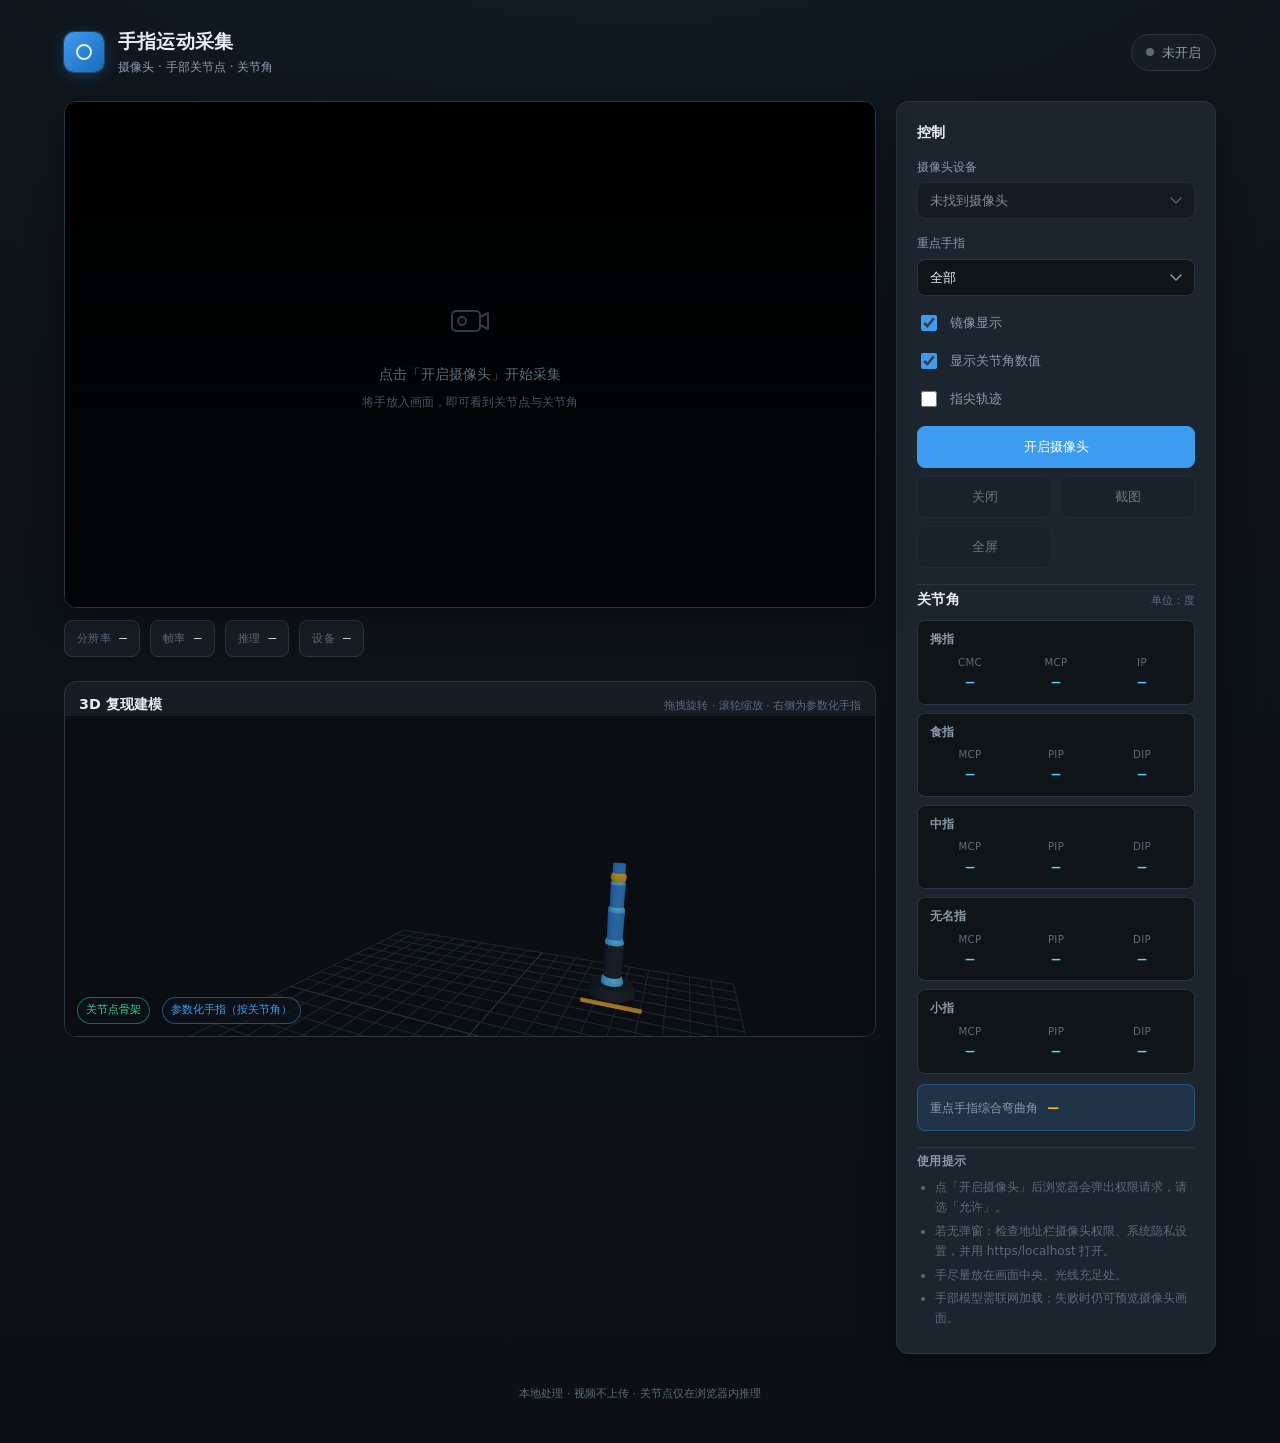
==== index.html @ b3cb68da "feat: finger motion capture and 3D replay prototype" ====
<!DOCTYPE html>
<html lang="zh-CN">
<head>
  <meta charset="UTF-8" />
  <meta name="viewport" content="width=device-width, initial-scale=1.0" />
  <title>手指运动采集 · 视觉关节点</title>
  <link rel="stylesheet" href="styles.css" />
</head>
<body>
  <div class="app">
    <header class="header">
      <div class="brand">
        <div class="brand-mark" aria-hidden="true"></div>
        <div>
          <h1>手指运动采集</h1>
          <p class="sub">摄像头 · 手部关节点 · 关节角</p>
        </div>
      </div>
      <div class="status" id="status" data-state="idle">
        <span class="dot"></span>
        <span id="statusText">未开启</span>
      </div>
    </header>

    <main class="main">
      <section class="stage">
        <div class="viewport" id="viewport">
          <video id="video" playsinline autoplay muted></video>
          <canvas id="overlay"></canvas>
          <div class="placeholder" id="placeholder">
            <div class="placeholder-icon" aria-hidden="true">
              <svg width="48" height="48" viewBox="0 0 48 48" fill="none">
                <rect x="6" y="14" width="28" height="20" rx="4" stroke="currentColor" stroke-width="2"/>
                <path d="M34 20l8-4v16l-8-4V20z" stroke="currentColor" stroke-width="2" stroke-linejoin="round"/>
                <circle cx="16" cy="24" r="4" stroke="currentColor" stroke-width="2"/>
              </svg>
            </div>
            <p>点击「开启摄像头」开始采集</p>
            <p class="hint">将手放入画面，即可看到关节点与关节角</p>
          </div>
          <div class="badge" id="handBadge" hidden>已检测到手</div>
        </div>

        <div class="meta">
          <div class="meta-item">
            <span class="label">分辨率</span>
            <span class="value" id="resolution">—</span>
          </div>
          <div class="meta-item">
            <span class="label">帧率</span>
            <span class="value" id="fps">—</span>
          </div>
          <div class="meta-item">
            <span class="label">推理</span>
            <span class="value" id="inferMs">—</span>
          </div>
          <div class="meta-item">
            <span class="label">设备</span>
            <span class="value device-name" id="deviceName">—</span>
          </div>
        </div>

        <section class="replay-block">
          <div class="replay-head">
            <h2>3D 复现建模</h2>
            <span class="replay-hint">拖拽旋转 · 滚轮缩放 · 右侧为参数化手指</span>
          </div>
          <div class="replay-wrap">
            <canvas id="replayCanvas"></canvas>
            <div class="replay-legend">
              <span class="lg lm">关节点骨架</span>
              <span class="lg finger">参数化手指（按关节角）</span>
            </div>
          </div>
        </section>
      </section>

      <aside class="panel">
        <h2>控制</h2>

        <label class="field">
          <span class="label">摄像头设备</span>
          <select id="deviceSelect" disabled>
            <option value="">开启后可选择</option>
          </select>
        </label>

        <label class="field">
          <span class="label">重点手指</span>
          <select id="fingerSelect">
            <option value="1">食指</option>
            <option value="2">中指</option>
            <option value="3">无名指</option>
            <option value="4">小指</option>
            <option value="0">拇指</option>
            <option value="-1" selected>全部</option>
          </select>
        </label>

        <label class="field checkbox">
          <input type="checkbox" id="mirror" checked />
          <span>镜像显示</span>
        </label>

        <label class="field checkbox">
          <input type="checkbox" id="showAngles" checked />
          <span>显示关节角数值</span>
        </label>

        <label class="field checkbox">
          <input type="checkbox" id="showTrail" />
          <span>指尖轨迹</span>
        </label>

        <div class="actions">
          <button id="btnStart" class="btn primary">开启摄像头</button>
          <button id="btnStop" class="btn" disabled>关闭</button>
          <button id="btnSnapshot" class="btn" disabled>截图</button>
          <button id="btnFullscreen" class="btn" disabled>全屏</button>
        </div>

        <section class="angles" id="anglesPanel">
          <div class="angles-head">
            <h2>关节角</h2>
            <span class="angles-hint">单位：度</span>
          </div>
          <div class="angle-grid" id="angleGrid">
            <div class="angle-card" data-finger="thumb">
              <div class="angle-name">拇指</div>
              <div class="angle-rows" data-for="thumb">
                <div class="row"><span>CMC</span><b id="thumb-cmc">—</b></div>
                <div class="row"><span>MCP</span><b id="thumb-mcp">—</b></div>
                <div class="row"><span>IP</span><b id="thumb-ip">—</b></div>
              </div>
            </div>
            <div class="angle-card" data-finger="index">
              <div class="angle-name">食指</div>
              <div class="angle-rows" data-for="index">
                <div class="row"><span>MCP</span><b id="index-mcp">—</b></div>
                <div class="row"><span>PIP</span><b id="index-pip">—</b></div>
                <div class="row"><span>DIP</span><b id="index-dip">—</b></div>
              </div>
            </div>
            <div class="angle-card" data-finger="middle">
              <div class="angle-name">中指</div>
              <div class="angle-rows" data-for="middle">
                <div class="row"><span>MCP</span><b id="middle-mcp">—</b></div>
                <div class="row"><span>PIP</span><b id="middle-pip">—</b></div>
                <div class="row"><span>DIP</span><b id="middle-dip">—</b></div>
              </div>
            </div>
            <div class="angle-card" data-finger="ring">
              <div class="angle-name">无名指</div>
              <div class="angle-rows" data-for="ring">
                <div class="row"><span>MCP</span><b id="ring-mcp">—</b></div>
                <div class="row"><span>PIP</span><b id="ring-pip">—</b></div>
                <div class="row"><span>DIP</span><b id="ring-dip">—</b></div>
              </div>
            </div>
            <div class="angle-card" data-finger="pinky">
              <div class="angle-name">小指</div>
              <div class="angle-rows" data-for="pinky">
                <div class="row"><span>MCP</span><b id="pinky-mcp">—</b></div>
                <div class="row"><span>PIP</span><b id="pinky-pip">—</b></div>
                <div class="row"><span>DIP</span><b id="pinky-dip">—</b></div>
              </div>
            </div>
          </div>
          <div class="selected-angle" id="selectedAngle">
            重点手指综合弯曲角 <b id="focusAngle">—</b>
          </div>
        </section>

        <div class="tips">
          <h3>使用提示</h3>
          <ul>
            <li>点「开启摄像头」后浏览器会弹出权限请求，请选「允许」。</li>
            <li>若无弹窗：检查地址栏摄像头权限、系统隐私设置，并用 https/localhost 打开。</li>
            <li>手尽量放在画面中央、光线充足处。</li>
            <li>手部模型需联网加载；失败时仍可预览摄像头画面。</li>
          </ul>
        </div>

        <div class="error-box" id="errorBox" hidden>
          <strong>出错了</strong>
          <p id="errorText"></p>
        </div>
      </aside>
    </main>

    <footer class="footer">
      <span>本地处理 · 视频不上传 · 关节点仅在浏览器内推理</span>
    </footer>
  </div>

  <script src="app.js"></script>
  <script type="module" src="replay3d.js"></script>
  <script>
    // 最小兜底：主脚本异常时仍可申请摄像头
    (function () {
      document.addEventListener("click", function (e) {
        var t = e.target;
        if (!t || !t.id || t.id !== "btnStart") return;
        if (window.__mcStart) return; // 已由 app.js 处理
        console.warn("[mc] fallback start");
        if (!navigator.mediaDevices || !navigator.mediaDevices.getUserMedia) {
          alert("当前环境不支持摄像头 API，请用 https/localhost + Chrome/Edge");
          return;
        }
        navigator.mediaDevices.getUserMedia({ video: true }).then(function (s) {
          var v = document.getElementById("video");
          if (v) {
            v.srcObject = s;
            v.play();
          }
          var ph = document.getElementById("placeholder");
          if (ph) ph.classList.add("hidden");
          var st = document.getElementById("status");
          if (st) {
            st.dataset.state = "live";
            document.getElementById("statusText").textContent = "采集中（兜底模式）";
          }
        }).catch(function (err) {
          alert("摄像头打开失败：" + err.name + " " + err.message);
        });
      }, true);
    })();
  </script>
</body>
</html>
---- styles.css ----
:root {
  --bg: #0f1419;
  --bg-elevated: #171d24;
  --bg-panel: #1c242e;
  --border: #2a3542;
  --text: #e8eef5;
  --text-muted: #8b9bab;
  --text-dim: #5c6b7a;
  --accent: #3d9cf0;
  --accent-hover: #5aaff5;
  --accent-soft: rgba(61, 156, 240, 0.14);
  --success: #3ecf8e;
  --warning: #f0b429;
  --danger: #f07178;
  --joint: #5ad1ff;
  --bone: #3ecf8e;
  --focus: #f0b429;
  --radius: 12px;
  --radius-sm: 8px;
  --shadow: 0 8px 32px rgba(0, 0, 0, 0.35);
  --font: "Segoe UI", "PingFang SC", "Microsoft YaHei", system-ui, sans-serif;
  --mono: "Cascadia Code", "Consolas", "SF Mono", ui-monospace, monospace;
}

*,
*::before,
*::after {
  box-sizing: border-box;
}

html,
body {
  margin: 0;
  min-height: 100%;
  background: var(--bg);
  color: var(--text);
  font-family: var(--font);
  font-size: 15px;
  line-height: 1.5;
}

body {
  background-image:
    radial-gradient(ellipse 80% 50% at 50% -20%, rgba(61, 156, 240, 0.08), transparent),
    linear-gradient(180deg, var(--bg) 0%, #0c1014 100%);
}

.app {
  max-width: 1200px;
  margin: 0 auto;
  padding: 28px 24px 40px;
  min-height: 100vh;
  display: flex;
  flex-direction: column;
  gap: 24px;
}

.header {
  display: flex;
  align-items: center;
  justify-content: space-between;
  gap: 16px;
}

.brand {
  display: flex;
  align-items: center;
  gap: 14px;
}

.brand-mark {
  width: 40px;
  height: 40px;
  border-radius: 10px;
  background: linear-gradient(135deg, var(--accent) 0%, #1a6bb8 100%);
  box-shadow: 0 0 0 1px rgba(61, 156, 240, 0.3), 0 4px 16px rgba(61, 156, 240, 0.25);
  position: relative;
}

.brand-mark::after {
  content: "";
  position: absolute;
  inset: 12px;
  border: 2px solid rgba(255, 255, 255, 0.85);
  border-radius: 50%;
}

h1 {
  margin: 0;
  font-size: 1.25rem;
  font-weight: 650;
  letter-spacing: 0.01em;
}

.sub {
  margin: 2px 0 0;
  color: var(--text-muted);
  font-size: 0.82rem;
}

.status {
  display: inline-flex;
  align-items: center;
  gap: 8px;
  padding: 8px 14px;
  border-radius: 999px;
  background: var(--bg-elevated);
  border: 1px solid var(--border);
  font-size: 0.85rem;
  color: var(--text-muted);
}

.status .dot {
  width: 8px;
  height: 8px;
  border-radius: 50%;
  background: var(--text-dim);
  transition: background 0.2s, box-shadow 0.2s;
}

.status[data-state="live"] .dot {
  background: var(--success);
  box-shadow: 0 0 0 3px rgba(62, 207, 142, 0.2);
  animation: pulse 1.6s ease-in-out infinite;
}

.status[data-state="loading"] .dot {
  background: var(--warning);
  box-shadow: 0 0 0 3px rgba(240, 180, 41, 0.2);
}

.status[data-state="error"] .dot {
  background: var(--danger);
}

.status[data-state="live"] {
  color: var(--success);
  border-color: rgba(62, 207, 142, 0.35);
}

@keyframes pulse {
  0%, 100% { opacity: 1; }
  50% { opacity: 0.45; }
}

.main {
  display: grid;
  grid-template-columns: 1fr 320px;
  gap: 20px;
  align-items: start;
}

@media (max-width: 920px) {
  .main {
    grid-template-columns: 1fr;
  }
}

.stage {
  display: flex;
  flex-direction: column;
  gap: 12px;
}

.viewport {
  position: relative;
  aspect-ratio: 16 / 10;
  background: #0a0e12;
  border: 1px solid var(--border);
  border-radius: var(--radius);
  overflow: hidden;
  box-shadow: var(--shadow);
}

#video,
#overlay {
  position: absolute;
  inset: 0;
  width: 100%;
  height: 100%;
  object-fit: cover;
  display: block;
}

#video {
  background: #000;
  z-index: 0;
}

#overlay {
  z-index: 1;
  pointer-events: none;
}

#video.mirrored {
  transform: scaleX(-1);
}

#overlay.mirrored {
  transform: scaleX(-1);
}

.placeholder {
  position: absolute;
  inset: 0;
  z-index: 2;
  display: flex;
  flex-direction: column;
  align-items: center;
  justify-content: center;
  gap: 8px;
  color: var(--text-dim);
  background:
    linear-gradient(180deg, transparent 0%, rgba(61, 156, 240, 0.03) 100%),
    repeating-linear-gradient(
      0deg,
      transparent,
      transparent 23px,
      rgba(255, 255, 255, 0.02) 24px
    );
  pointer-events: none;
  transition: opacity 0.25s;
}

.placeholder.hidden {
  opacity: 0;
}

.placeholder p {
  margin: 0;
  font-size: 0.95rem;
}

.placeholder .hint {
  font-size: 0.8rem;
  color: var(--text-dim);
  opacity: 0.8;
}

.placeholder-icon {
  color: var(--text-dim);
  opacity: 0.55;
  margin-bottom: 4px;
}

.badge {
  position: absolute;
  z-index: 3;
  top: 12px;
  left: 12px;
  padding: 6px 10px;
  border-radius: 999px;
  background: rgba(62, 207, 142, 0.16);
  border: 1px solid rgba(62, 207, 142, 0.4);
  color: var(--success);
  font-size: 0.75rem;
  font-weight: 600;
  letter-spacing: 0.02em;
}

.meta {
  display: flex;
  flex-wrap: wrap;
  gap: 10px;
}

.meta-item {
  display: flex;
  align-items: baseline;
  gap: 8px;
  padding: 8px 12px;
  background: var(--bg-elevated);
  border: 1px solid var(--border);
  border-radius: var(--radius-sm);
  min-width: 0;
}

.meta-item .label {
  color: var(--text-dim);
  font-size: 0.75rem;
  text-transform: uppercase;
  letter-spacing: 0.04em;
  white-space: nowrap;
}

.meta-item .value {
  font-family: var(--mono);
  font-size: 0.85rem;
  color: var(--text);
}

.device-name {
  max-width: 180px;
  overflow: hidden;
  text-overflow: ellipsis;
  white-space: nowrap;
}

.panel {
  background: var(--bg-panel);
  border: 1px solid var(--border);
  border-radius: var(--radius);
  padding: 20px;
  display: flex;
  flex-direction: column;
  gap: 16px;
  box-shadow: var(--shadow);
}

.panel h2 {
  margin: 0;
  font-size: 0.95rem;
  font-weight: 600;
  letter-spacing: 0.02em;
  color: var(--text);
}

.field {
  display: flex;
  flex-direction: column;
  gap: 6px;
}

.field .label {
  font-size: 0.78rem;
  color: var(--text-muted);
}

.field select {
  appearance: none;
  background: var(--bg) url("data:image/svg+xml,%3Csvg xmlns='http://www.w3.org/2000/svg' width='12' height='8' viewBox='0 0 12 8'%3E%3Cpath d='M1 1l5 5 5-5' stroke='%238b9bab' stroke-width='1.5' fill='none' stroke-linecap='round'/%3E%3C/svg%3E") no-repeat right 12px center;
  color: var(--text);
  border: 1px solid var(--border);
  border-radius: var(--radius-sm);
  padding: 10px 36px 10px 12px;
  font-size: 0.88rem;
  cursor: pointer;
  transition: border-color 0.15s;
}

.field select:hover:not(:disabled),
.field select:focus {
  border-color: var(--accent);
  outline: none;
}

.field select:disabled {
  opacity: 0.5;
  cursor: not-allowed;
}

.field.checkbox {
  flex-direction: row;
  align-items: center;
  gap: 10px;
  font-size: 0.88rem;
  color: var(--text-muted);
  cursor: pointer;
  user-select: none;
}

.field.checkbox input {
  width: 16px;
  height: 16px;
  accent-color: var(--accent);
  cursor: pointer;
  flex-shrink: 0;
}

.actions {
  display: grid;
  grid-template-columns: 1fr 1fr;
  gap: 8px;
}

.btn {
  appearance: none;
  border: 1px solid var(--border);
  background: var(--bg-elevated);
  color: var(--text);
  font-family: inherit;
  font-size: 0.88rem;
  font-weight: 500;
  padding: 11px 14px;
  border-radius: var(--radius-sm);
  cursor: pointer;
  transition: background 0.15s, border-color 0.15s, transform 0.08s;
}

.btn:hover:not(:disabled) {
  border-color: var(--accent);
  background: var(--accent-soft);
}

.btn:active:not(:disabled) {
  transform: scale(0.98);
}

.btn:disabled {
  opacity: 0.4;
  cursor: not-allowed;
}

.btn.primary {
  background: var(--accent);
  border-color: var(--accent);
  color: #fff;
  grid-column: 1 / -1;
}

.btn.primary:hover:not(:disabled) {
  background: var(--accent-hover);
  border-color: var(--accent-hover);
}

.btn.primary:disabled {
  background: var(--border);
  border-color: var(--border);
}

/* Angles */
.angles {
  padding-top: 4px;
  border-top: 1px solid var(--border);
}

.angles-head {
  display: flex;
  align-items: baseline;
  justify-content: space-between;
  margin-bottom: 10px;
}

.angles-hint {
  font-size: 0.72rem;
  color: var(--text-dim);
}

.angle-grid {
  display: flex;
  flex-direction: column;
  gap: 8px;
}

.angle-card {
  background: var(--bg);
  border: 1px solid var(--border);
  border-radius: var(--radius-sm);
  padding: 10px 12px;
  transition: border-color 0.15s, background 0.15s;
}

.angle-card.focused {
  border-color: rgba(240, 180, 41, 0.55);
  background: rgba(240, 180, 41, 0.08);
}

.angle-name {
  font-size: 0.78rem;
  font-weight: 600;
  color: var(--text-muted);
  margin-bottom: 6px;
}

.angle-rows {
  display: grid;
  grid-template-columns: repeat(3, 1fr);
  gap: 6px;
}

.angle-rows .row {
  display: flex;
  flex-direction: column;
  gap: 2px;
  text-align: center;
}

.angle-rows .row span {
  font-size: 0.68rem;
  color: var(--text-dim);
  letter-spacing: 0.03em;
}

.angle-rows .row b {
  font-family: var(--mono);
  font-size: 0.95rem;
  font-weight: 600;
  color: var(--joint);
}

.selected-angle {
  margin-top: 10px;
  padding: 10px 12px;
  border-radius: var(--radius-sm);
  background: var(--accent-soft);
  border: 1px solid rgba(61, 156, 240, 0.3);
  color: var(--text-muted);
  font-size: 0.82rem;
}

.selected-angle b {
  color: var(--focus);
  font-family: var(--mono);
  font-size: 1.15rem;
  margin-left: 6px;
}

.tips {
  padding-top: 4px;
  border-top: 1px solid var(--border);
}

.tips h3 {
  margin: 0 0 8px;
  font-size: 0.8rem;
  font-weight: 600;
  color: var(--text-muted);
  letter-spacing: 0.03em;
}

.tips ul {
  margin: 0;
  padding-left: 18px;
  color: var(--text-dim);
  font-size: 0.8rem;
  line-height: 1.65;
}

.tips li {
  margin-bottom: 4px;
}

.error-box {
  padding: 12px 14px;
  border-radius: var(--radius-sm);
  background: rgba(240, 113, 120, 0.1);
  border: 1px solid rgba(240, 113, 120, 0.35);
  color: var(--danger);
  font-size: 0.82rem;
}

.error-box strong {
  display: block;
  margin-bottom: 4px;
  font-size: 0.85rem;
}

.error-box p {
  margin: 0;
  color: var(--text-muted);
  word-break: break-word;
}

.footer {
  margin-top: auto;
  padding-top: 8px;
  color: var(--text-dim);
  font-size: 0.75rem;
  text-align: center;
}

/* 3D replay */
.replay-block {
  margin-top: 12px;
  background: var(--bg-elevated);
  border: 1px solid var(--border);
  border-radius: var(--radius);
  overflow: hidden;
}

.replay-head {
  display: flex;
  align-items: baseline;
  justify-content: space-between;
  gap: 12px;
  padding: 12px 14px 0;
}

.replay-head h2 {
  margin: 0;
  font-size: 0.95rem;
  font-weight: 600;
}

.replay-hint {
  font-size: 0.72rem;
  color: var(--text-dim);
}

.replay-wrap {
  position: relative;
  height: 320px;
}

#replayCanvas {
  width: 100%;
  height: 100%;
  display: block;
  cursor: grab;
  background: #0a0e12;
}

#replayCanvas:active {
  cursor: grabbing;
}

.replay-legend {
  position: absolute;
  left: 12px;
  bottom: 12px;
  display: flex;
  gap: 12px;
  pointer-events: none;
}

.lg {
  font-size: 0.72rem;
  padding: 4px 8px;
  border-radius: 999px;
  background: rgba(15, 20, 25, 0.72);
  border: 1px solid var(--border);
  color: var(--text-muted);
}

.lg.lm {
  border-color: rgba(62, 207, 142, 0.45);
  color: var(--success);
}

.lg.finger {
  border-color: rgba(61, 156, 240, 0.45);
  color: var(--accent);
}
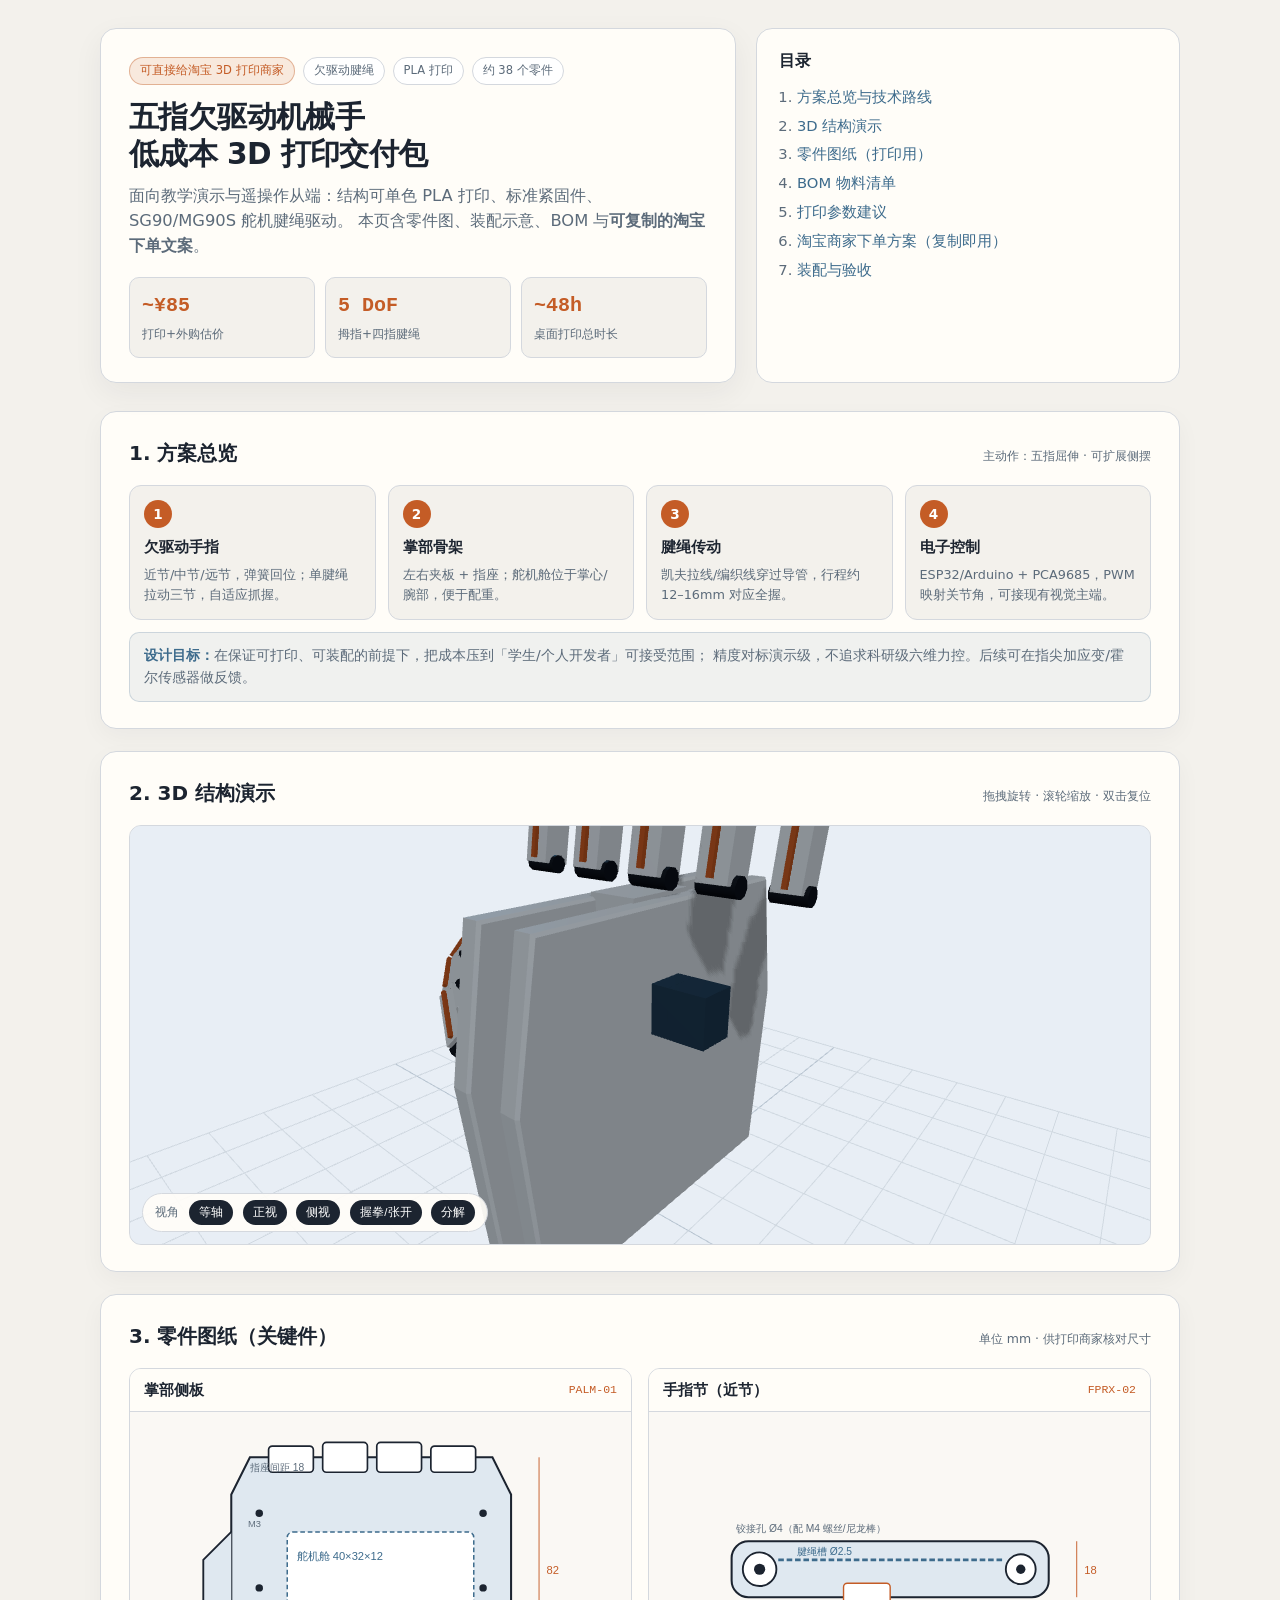
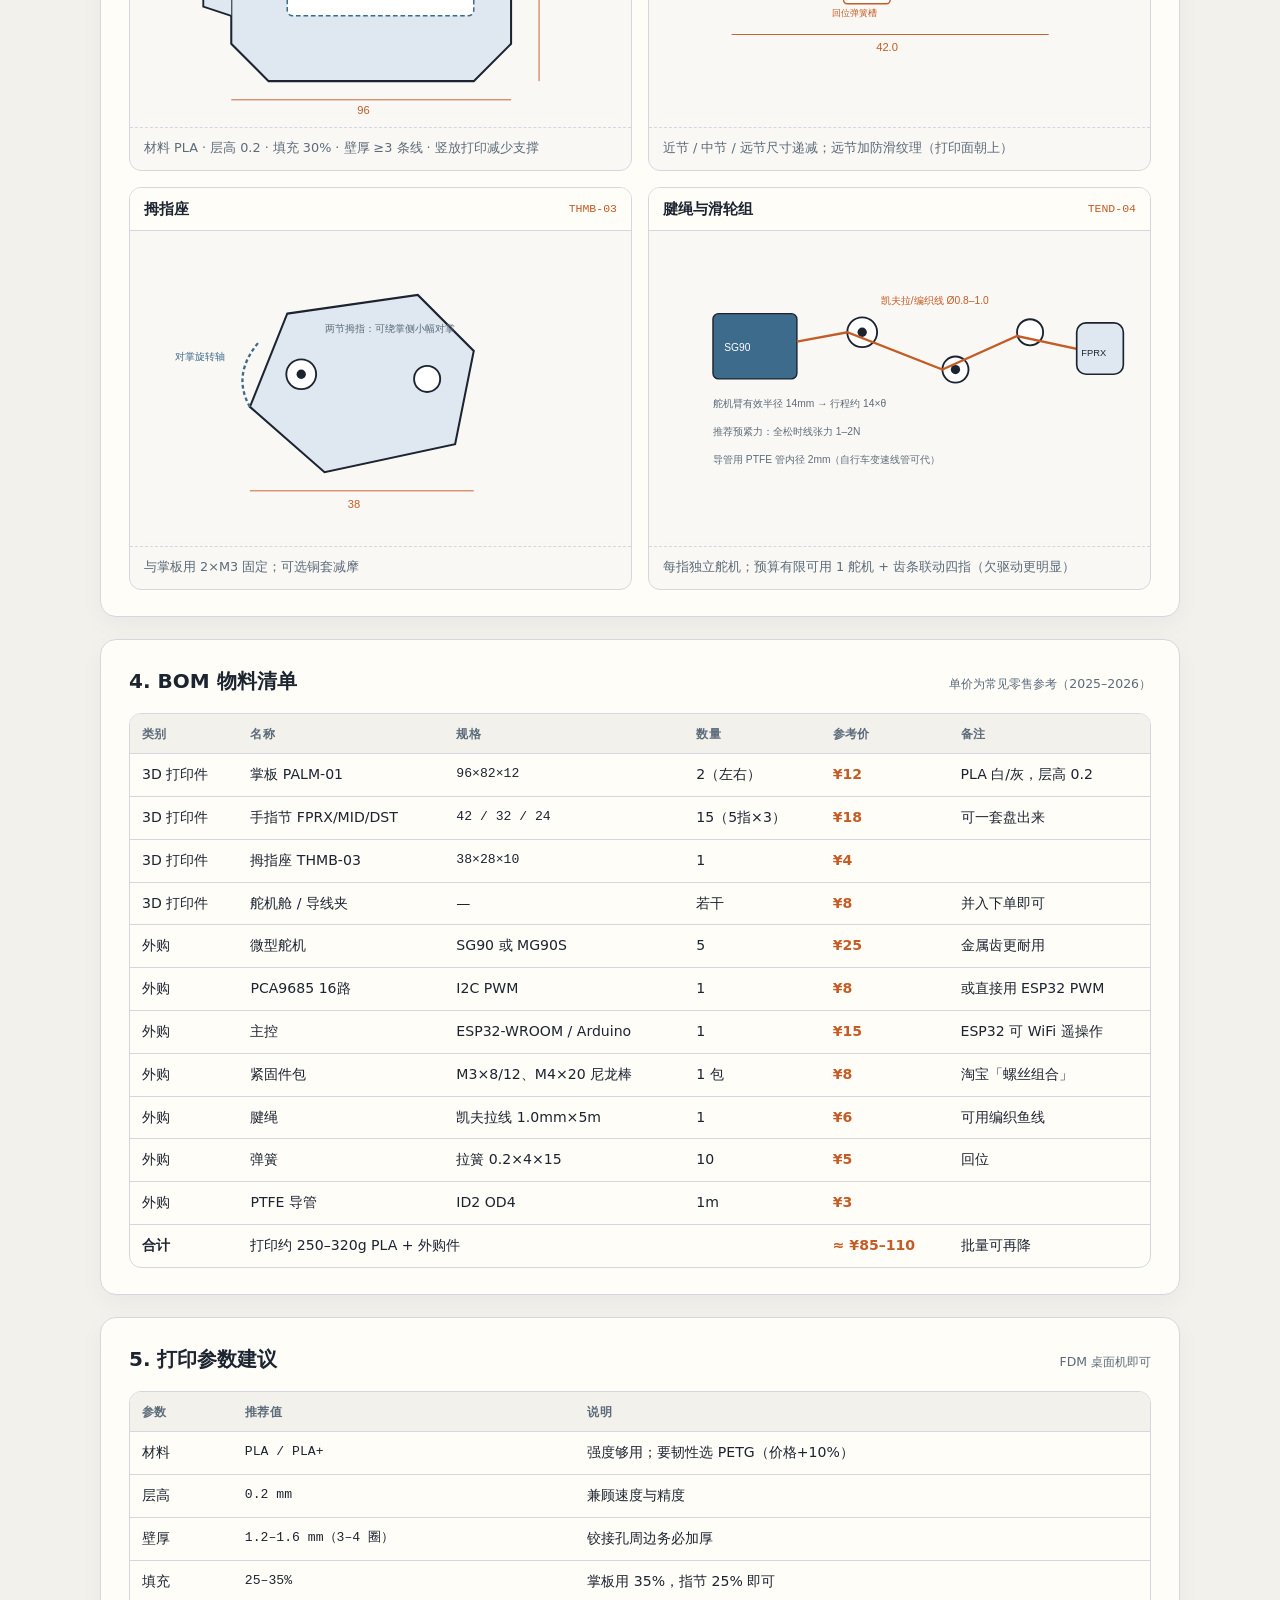
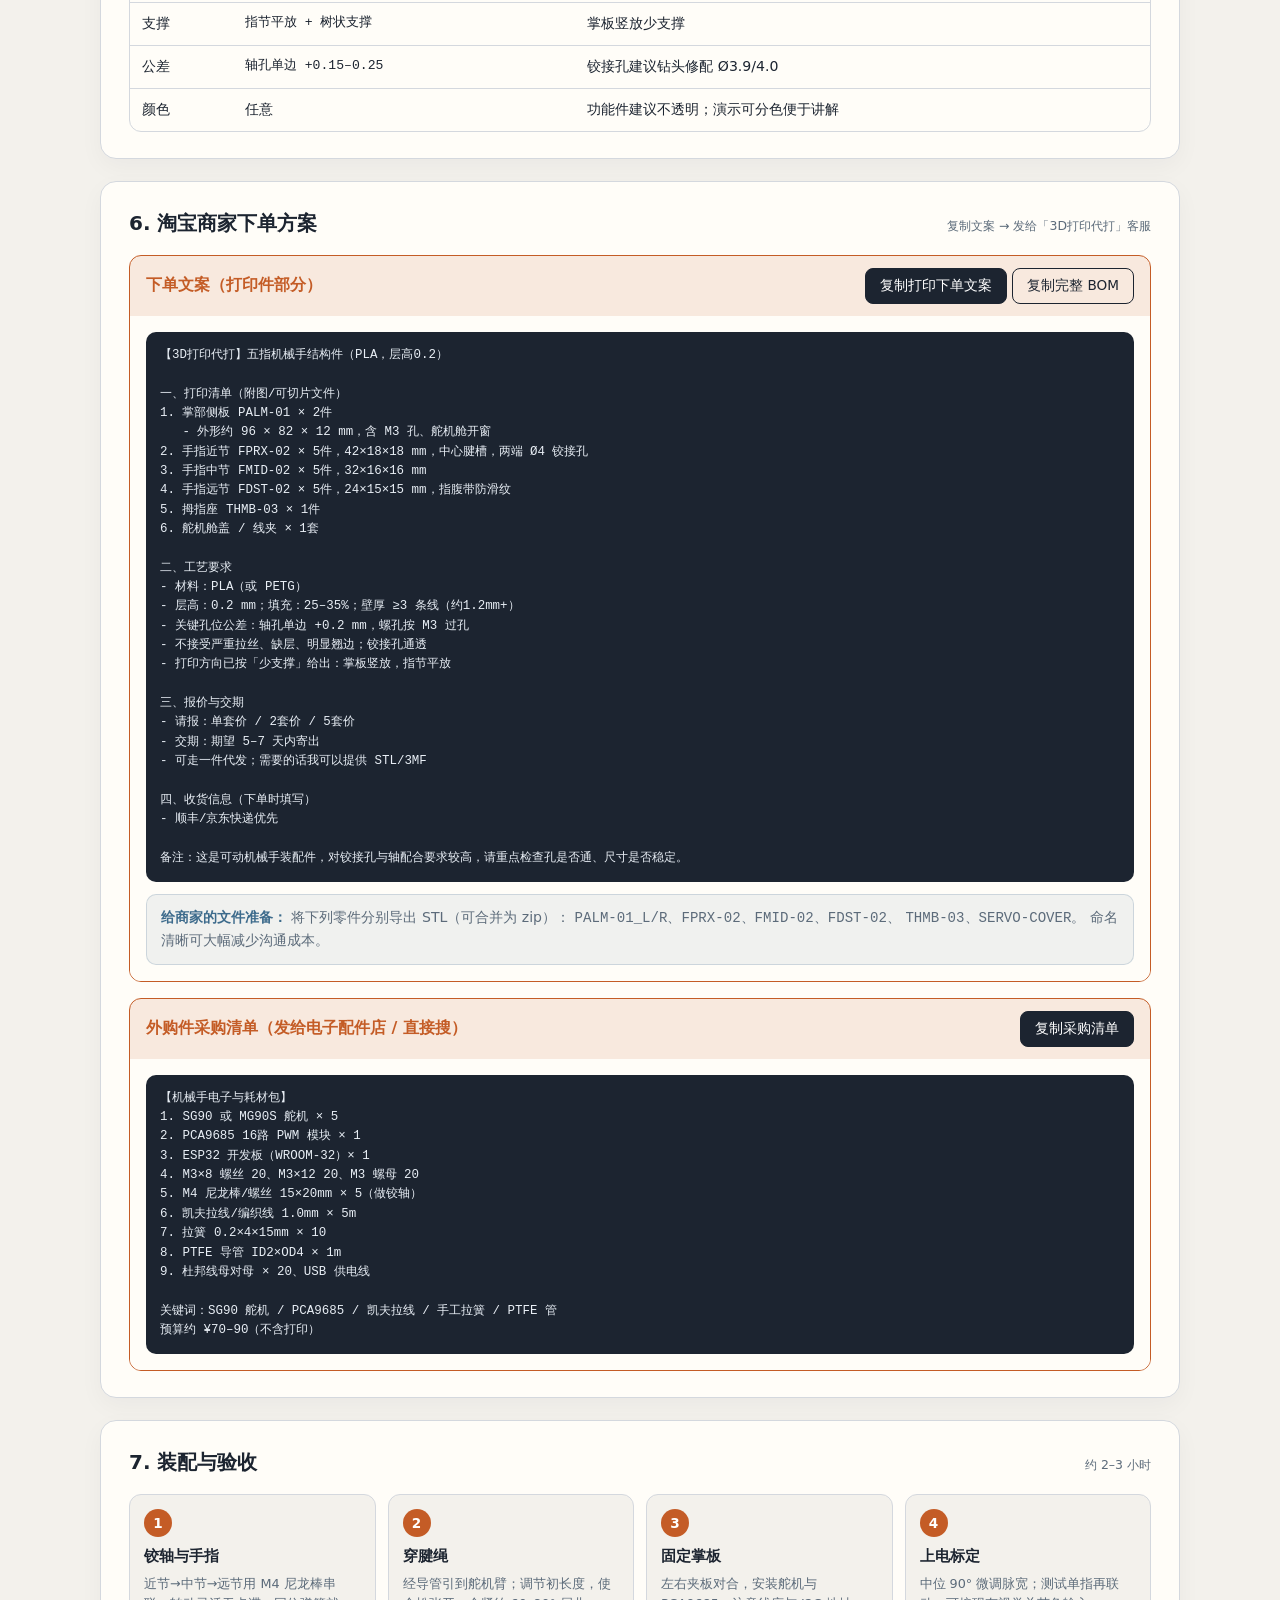
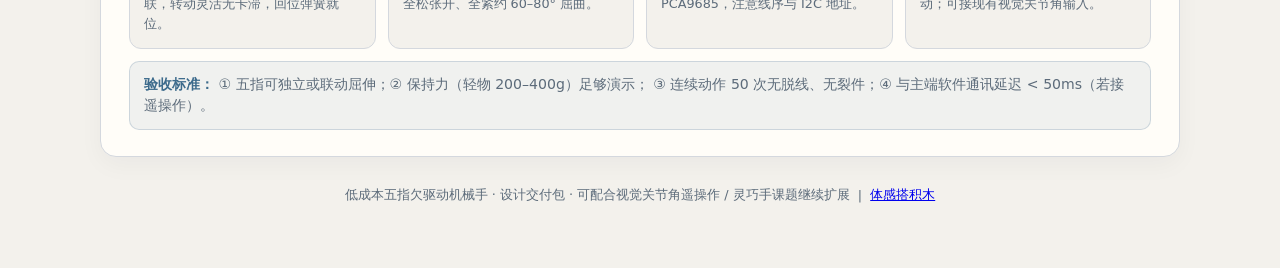
==== commit 1e8f7b91: "feat: add hardware design, MC mechanical hand, and vision-to-game bridge - 采集页重建为 capture.html，新增 MC" ====
--- a/index.html
+++ b/index.html
@@ -3,228 +3,529 @@
 <head>
   <meta charset="UTF-8" />
   <meta name="viewport" content="width=device-width, initial-scale=1.0" />
-  <title>手指运动采集 · 视觉关节点</title>
-  <link rel="stylesheet" href="styles.css" />
+  <title>低成本 3D 打印机械手 · 图纸与交付方案</title>
+  <link rel="stylesheet" href="hand-design.css" />
 </head>
 <body>
-  <div class="app">
-    <header class="header">
-      <div class="brand">
-        <div class="brand-mark" aria-hidden="true"></div>
-        <div>
-          <h1>手指运动采集</h1>
-          <p class="sub">摄像头 · 手部关节点 · 关节角</p>
-        </div>
-      </div>
-      <div class="status" id="status" data-state="idle">
-        <span class="dot"></span>
-        <span id="statusText">未开启</span>
-      </div>
+  <div class="page">
+    <!-- Hero -->
+    <header class="hero">
+      <div class="hero-card">
+        <div class="badge-row">
+          <span class="badge hot">可直接给淘宝 3D 打印商家</span>
+          <span class="badge">欠驱动腱绳</span>
+          <span class="badge">PLA 打印</span>
+          <span class="badge">约 38 个零件</span>
+        </div>
+        <h1>五指欠驱动机械手<br/>低成本 3D 打印交付包</h1>
+        <p class="lead">
+          面向教学演示与遥操作从端：结构可单色 PLA 打印、标准紧固件、SG90/MG90S 舵机腱绳驱动。
+          本页含零件图、装配示意、BOM 与<strong>可复制的淘宝下单文案</strong>。
+        </p>
+        <div class="stat-grid">
+          <div class="stat"><b>~¥85</b><span>打印+外购估价</span></div>
+          <div class="stat"><b>5 DoF</b><span>拇指+四指腱绳</span></div>
+          <div class="stat"><b>~48h</b><span>桌面打印总时长</span></div>
+        </div>
+      </div>
+      <nav class="toc">
+        <h2>目录</h2>
+        <ol>
+          <li><a href="#overview">方案总览与技术路线</a></li>
+          <li><a href="#viewer">3D 结构演示</a></li>
+          <li><a href="#drawings">零件图纸（打印用）</a></li>
+          <li><a href="#bom">BOM 物料清单</a></li>
+          <li><a href="#print">打印参数建议</a></li>
+          <li><a href="#taobao">淘宝商家下单方案（复制即用）</a></li>
+          <li><a href="#assembly">装配与验收</a></li>
+        </ol>
+      </nav>
     </header>
 
-    <main class="main">
-      <section class="stage">
-        <div class="viewport" id="viewport">
-          <video id="video" playsinline autoplay muted></video>
-          <canvas id="overlay"></canvas>
-          <div class="placeholder" id="placeholder">
-            <div class="placeholder-icon" aria-hidden="true">
-              <svg width="48" height="48" viewBox="0 0 48 48" fill="none">
-                <rect x="6" y="14" width="28" height="20" rx="4" stroke="currentColor" stroke-width="2"/>
-                <path d="M34 20l8-4v16l-8-4V20z" stroke="currentColor" stroke-width="2" stroke-linejoin="round"/>
-                <circle cx="16" cy="24" r="4" stroke="currentColor" stroke-width="2"/>
-              </svg>
-            </div>
-            <p>点击「开启摄像头」开始采集</p>
-            <p class="hint">将手放入画面，即可看到关节点与关节角</p>
+    <!-- Overview -->
+    <section class="block" id="overview">
+      <div class="section-head">
+        <h2>1. 方案总览</h2>
+        <span class="tag">主动作：五指屈伸 · 可扩展侧摆</span>
+      </div>
+      <div class="steps">
+        <div class="step">
+          <div class="n">1</div>
+          <h4>欠驱动手指</h4>
+          <p>近节/中节/远节，弹簧回位；单腱绳拉动三节，自适应抓握。</p>
+        </div>
+        <div class="step">
+          <div class="n">2</div>
+          <h4>掌部骨架</h4>
+          <p>左右夹板 + 指座；舵机舱位于掌心/腕部，便于配重。</p>
+        </div>
+        <div class="step">
+          <div class="n">3</div>
+          <h4>腱绳传动</h4>
+          <p>凯夫拉线/编织线穿过导管，行程约 12–16mm 对应全握。</p>
+        </div>
+        <div class="step">
+          <div class="n">4</div>
+          <h4>电子控制</h4>
+          <p>ESP32/Arduino + PCA9685，PWM 映射关节角，可接现有视觉主端。</p>
+        </div>
+      </div>
+      <div class="note">
+        <strong>设计目标：</strong>在保证可打印、可装配的前提下，把成本压到「学生/个人开发者」可接受范围；
+        精度对标演示级，不追求科研级六维力控。后续可在指尖加应变/霍尔传感器做反馈。
+      </div>
+    </section>
+
+    <!-- 3D Viewer -->
+    <section class="block" id="viewer">
+      <div class="section-head">
+        <h2>2. 3D 结构演示</h2>
+        <span class="tag">拖拽旋转 · 滚轮缩放 · 双击复位</span>
+      </div>
+      <div class="stage-wrap">
+        <canvas id="handCanvas"></canvas>
+        <div class="stage-overlay">
+          <span class="pill">
+            视角
+            <button type="button" id="btnViewIso">等轴</button>
+            <button type="button" id="btnViewFront">正视</button>
+            <button type="button" id="btnViewSide">侧视</button>
+            <button type="button" id="btnGrip">握拳/张开</button>
+            <button type="button" id="btnExplode">分解</button>
+          </span>
+        </div>
+      </div>
+    </section>
+
+    <!-- Drawings -->
+    <section class="block" id="drawings">
+      <div class="section-head">
+        <h2>3. 零件图纸（关键件）</h2>
+        <span class="tag">单位 mm · 供打印商家核对尺寸</span>
+      </div>
+      <div class="draw-grid">
+
+        <!-- Palm -->
+        <article class="draw-card">
+          <header>
+            <span>掌部侧板</span>
+            <code>PALM-01</code>
+          </header>
+          <div class="svg-wrap">
+            <svg viewBox="0 0 520 320" xmlns="http://www.w3.org/2000/svg" font-family="Segoe UI, sans-serif">
+              <rect x="0" y="0" width="520" height="320" fill="#faf8f4"/>
+              <!-- palm outline -->
+              <path d="M120,40 L380,40 L400,80 L400,240 L360,280 L140,280 L100,240 L100,80 Z"
+                    fill="#dfe8f0" stroke="#1c2430" stroke-width="2.2"/>
+              <!-- finger sockets -->
+              <rect x="140" y="28" width="48" height="28" rx="4" fill="#fff" stroke="#1c2430" stroke-width="1.8"/>
+              <rect x="198" y="24" width="48" height="32" rx="4" fill="#fff" stroke="#1c2430" stroke-width="1.8"/>
+              <rect x="256" y="24" width="48" height="32" rx="4" fill="#fff" stroke="#1c2430" stroke-width="1.8"/>
+              <rect x="314" y="28" width="48" height="28" rx="4" fill="#fff" stroke="#1c2430" stroke-width="1.8"/>
+              <!-- thumb mount -->
+              <path d="M100,120 L70,150 L70,200 L100,210" fill="#dfe8f0" stroke="#1c2430" stroke-width="2"/>
+              <!-- servo pocket -->
+              <rect x="160" y="120" width="200" height="90" rx="6" fill="#fff" stroke="#3d6b8c" stroke-width="1.6" stroke-dasharray="5 3"/>
+              <text x="170" y="150" font-size="12" fill="#3d6b8c">舵机舱 40×32×12</text>
+              <!-- holes -->
+              <circle cx="130" cy="100" r="4" fill="#1c2430"/>
+              <circle cx="130" cy="180" r="4" fill="#1c2430"/>
+              <circle cx="370" cy="100" r="4" fill="#1c2430"/>
+              <circle cx="370" cy="180" r="4" fill="#1c2430"/>
+              <text x="118" y="115" font-size="10" fill="#5c6b7a">M3</text>
+              <!-- dims -->
+              <line x1="100" y1="300" x2="400" y2="300" stroke="#c45c26" stroke-width="1"/>
+              <text x="235" y="315" font-size="12" fill="#c45c26">96</text>
+              <line x1="430" y1="40" x2="430" y2="280" stroke="#c45c26" stroke-width="1"/>
+              <text x="438" y="165" font-size="12" fill="#c45c26">82</text>
+              <text x="120" y="55" font-size="11" fill="#5c6b7a">指座间距 18</text>
+            </svg>
           </div>
-          <div class="badge" id="handBadge" hidden>已检测到手</div>
-        </div>
-
-        <div class="meta">
-          <div class="meta-item">
-            <span class="label">分辨率</span>
-            <span class="value" id="resolution">—</span>
+          <footer>材料 PLA · 层高 0.2 · 填充 30% · 壁厚 ≥3 条线 · 竖放打印减少支撑</footer>
+        </article>
+
+        <!-- Finger segment -->
+        <article class="draw-card">
+          <header>
+            <span>手指节（近节）</span>
+            <code>FPRX-02</code>
+          </header>
+          <div class="svg-wrap">
+            <svg viewBox="0 0 520 320" xmlns="http://www.w3.org/2000/svg" font-family="Segoe UI, sans-serif">
+              <rect x="0" y="0" width="520" height="320" fill="#faf8f4"/>
+              <!-- side view finger -->
+              <rect x="80" y="130" width="340" height="60" rx="18" fill="#dfe8f0" stroke="#1c2430" stroke-width="2.2"/>
+              <!-- hinge -->
+              <circle cx="110" cy="160" r="18" fill="#fff" stroke="#1c2430" stroke-width="2"/>
+              <circle cx="110" cy="160" r="6" fill="#1c2430"/>
+              <circle cx="390" cy="160" r="16" fill="#fff" stroke="#1c2430" stroke-width="2"/>
+              <circle cx="390" cy="160" r="5" fill="#1c2430"/>
+              <!-- tendon channel -->
+              <line x1="130" y1="150" x2="370" y2="150" stroke="#3d6b8c" stroke-width="3" stroke-dasharray="6 3"/>
+              <text x="150" y="145" font-size="11" fill="#3d6b8c">腱绳槽 Ø2.5</text>
+              <!-- spring pocket -->
+              <rect x="200" y="175" width="50" height="22" rx="4" fill="#fff" stroke="#c45c26" stroke-width="1.5"/>
+              <text x="188" y="210" font-size="10" fill="#c45c26">回位弹簧槽</text>
+              <!-- dims -->
+              <line x1="80" y1="230" x2="420" y2="230" stroke="#c45c26" stroke-width="1"/>
+              <text x="235" y="248" font-size="12" fill="#c45c26">42.0</text>
+              <line x1="450" y1="130" x2="450" y2="190" stroke="#c45c26" stroke-width="1"/>
+              <text x="458" y="165" font-size="12" fill="#c45c26">18</text>
+              <text x="85" y="120" font-size="11" fill="#5c6b7a">铰接孔 Ø4（配 M4 螺丝/尼龙棒）</text>
+            </svg>
           </div>
-          <div class="meta-item">
-            <span class="label">帧率</span>
-            <span class="value" id="fps">—</span>
+          <footer>近节 / 中节 / 远节尺寸递减；远节加防滑纹理（打印面朝上）</footer>
+        </article>
+
+        <!-- Thumb -->
+        <article class="draw-card">
+          <header>
+            <span>拇指座</span>
+            <code>THMB-03</code>
+          </header>
+          <div class="svg-wrap">
+            <svg viewBox="0 0 520 320" xmlns="http://www.w3.org/2000/svg" font-family="Segoe UI, sans-serif">
+              <rect x="0" y="0" width="520" height="320" fill="#faf8f4"/>
+              <path d="M160,80 L300,60 L360,120 L340,220 L200,250 L120,180 Z"
+                    fill="#dfe8f0" stroke="#1c2430" stroke-width="2.2"/>
+              <circle cx="175" cy="145" r="16" fill="#fff" stroke="#1c2430" stroke-width="2"/>
+              <circle cx="175" cy="145" r="5" fill="#1c2430"/>
+              <circle cx="310" cy="150" r="14" fill="#fff" stroke="#1c2430" stroke-width="2"/>
+              <!-- CMC arc -->
+              <path d="M120,180 Q100,145 130,110" fill="none" stroke="#3d6b8c" stroke-width="2.5" stroke-dasharray="4 3"/>
+              <text x="40" y="130" font-size="11" fill="#3d6b8c">对掌旋转轴</text>
+              <text x="200" y="100" font-size="11" fill="#5c6b7a">两节拇指：可绕掌侧小幅对掌</text>
+              <!-- dim -->
+              <line x1="120" y1="270" x2="360" y2="270" stroke="#c45c26" stroke-width="1"/>
+              <text x="225" y="288" font-size="12" fill="#c45c26">38</text>
+            </svg>
           </div>
-          <div class="meta-item">
-            <span class="label">推理</span>
-            <span class="value" id="inferMs">—</span>
+          <footer>与掌板用 2×M3 固定；可选铜套减摩</footer>
+        </article>
+
+        <!-- Tendon / assembly -->
+        <article class="draw-card">
+          <header>
+            <span>腱绳与滑轮组</span>
+            <code>TEND-04</code>
+          </header>
+          <div class="svg-wrap">
+            <svg viewBox="0 0 520 320" xmlns="http://www.w3.org/2000/svg" font-family="Segoe UI, sans-serif">
+              <rect x="0" y="0" width="520" height="320" fill="#faf8f4"/>
+              <!-- servo -->
+              <rect x="60" y="80" width="90" height="70" rx="6" fill="#3d6b8c" stroke="#1c2430" stroke-width="1.5"/>
+              <text x="72" y="120" font-size="11" fill="#fff">SG90</text>
+              <!-- pulleys -->
+              <circle cx="220" cy="100" r="16" fill="#fff" stroke="#1c2430" stroke-width="2"/>
+              <circle cx="220" cy="100" r="5" fill="#1c2430"/>
+              <circle cx="320" cy="140" r="14" fill="#fff" stroke="#1c2430" stroke-width="2"/>
+              <circle cx="320" cy="140" r="5" fill="#1c2430"/>
+              <circle cx="400" cy="100" r="14" fill="#fff" stroke="#1c2430" stroke-width="2"/>
+              <!-- path -->
+              <path d="M150,110 L204,100 L306,140 L386,104 L460,120"
+                    fill="none" stroke="#c45c26" stroke-width="2.5"/>
+              <text x="240" y="70" font-size="11" fill="#c45c26">凯夫拉/编织线 Ø0.8–1.0</text>
+              <!-- fingers -->
+              <rect x="450" y="90" width="50" height="55" rx="10" fill="#dfe8f0" stroke="#1c2430" stroke-width="1.8"/>
+              <text x="455" y="125" font-size="10" fill="#1c2430">FPRX</text>
+              <text x="60" y="180" font-size="11" fill="#5c6b7a">舵机臂有效半径 14mm → 行程约 14×θ</text>
+              <text x="60" y="210" font-size="11" fill="#5c6b7a">推荐预紧力：全松时线张力 1–2N</text>
+              <text x="60" y="240" font-size="11" fill="#5c6b7a">导管用 PTFE 管内径 2mm（自行车变速线管可代）</text>
+            </svg>
           </div>
-          <div class="meta-item">
-            <span class="label">设备</span>
-            <span class="value device-name" id="deviceName">—</span>
+          <footer>每指独立舵机；预算有限可用 1 舵机 + 齿条联动四指（欠驱动更明显）</footer>
+        </article>
+      </div>
+    </section>
+
+    <!-- BOM -->
+    <section class="block" id="bom">
+      <div class="section-head">
+        <h2>4. BOM 物料清单</h2>
+        <span class="tag">单价为常见零售参考（2025–2026）</span>
+      </div>
+      <div class="table-wrap">
+        <table>
+          <thead>
+            <tr>
+              <th>类别</th>
+              <th>名称</th>
+              <th>规格</th>
+              <th>数量</th>
+              <th>参考价</th>
+              <th>备注</th>
+            </tr>
+          </thead>
+          <tbody>
+            <tr>
+              <td>3D 打印件</td>
+              <td>掌板 PALM-01</td>
+              <td class="mono">96×82×12</td>
+              <td>2（左右）</td>
+              <td class="cost">¥12</td>
+              <td>PLA 白/灰，层高 0.2</td>
+            </tr>
+            <tr>
+              <td>3D 打印件</td>
+              <td>手指节 FPRX/MID/DST</td>
+              <td class="mono">42 / 32 / 24</td>
+              <td>15（5指×3）</td>
+              <td class="cost">¥18</td>
+              <td>可一套盘出来</td>
+            </tr>
+            <tr>
+              <td>3D 打印件</td>
+              <td>拇指座 THMB-03</td>
+              <td class="mono">38×28×10</td>
+              <td>1</td>
+              <td class="cost">¥4</td>
+              <td></td>
+            </tr>
+            <tr>
+              <td>3D 打印件</td>
+              <td>舵机舱 / 导线夹</td>
+              <td>—</td>
+              <td>若干</td>
+              <td class="cost">¥8</td>
+              <td>并入下单即可</td>
+            </tr>
+            <tr>
+              <td>外购</td>
+              <td>微型舵机</td>
+              <td>SG90 或 MG90S</td>
+              <td>5</td>
+              <td class="cost">¥25</td>
+              <td>金属齿更耐用</td>
+            </tr>
+            <tr>
+              <td>外购</td>
+              <td>PCA9685 16路</td>
+              <td>I2C PWM</td>
+              <td>1</td>
+              <td class="cost">¥8</td>
+              <td>或直接用 ESP32 PWM</td>
+            </tr>
+            <tr>
+              <td>外购</td>
+              <td>主控</td>
+              <td>ESP32-WROOM / Arduino</td>
+              <td>1</td>
+              <td class="cost">¥15</td>
+              <td>ESP32 可 WiFi 遥操作</td>
+            </tr>
+            <tr>
+              <td>外购</td>
+              <td>紧固件包</td>
+              <td>M3×8/12、M4×20 尼龙棒</td>
+              <td>1 包</td>
+              <td class="cost">¥8</td>
+              <td>淘宝「螺丝组合」</td>
+            </tr>
+            <tr>
+              <td>外购</td>
+              <td>腱绳</td>
+              <td>凯夫拉线 1.0mm×5m</td>
+              <td>1</td>
+              <td class="cost">¥6</td>
+              <td>可用编织鱼线</td>
+            </tr>
+            <tr>
+              <td>外购</td>
+              <td>弹簧</td>
+              <td>拉簧 0.2×4×15</td>
+              <td>10</td>
+              <td class="cost">¥5</td>
+              <td>回位</td>
+            </tr>
+            <tr>
+              <td>外购</td>
+              <td>PTFE 导管</td>
+              <td>ID2 OD4</td>
+              <td>1m</td>
+              <td class="cost">¥3</td>
+              <td></td>
+            </tr>
+            <tr>
+              <td><strong>合计</strong></td>
+              <td colspan="3">打印约 250–320g PLA + 外购件</td>
+              <td class="cost">≈ ¥85–110</td>
+              <td>批量可再降</td>
+            </tr>
+          </tbody>
+        </table>
+      </div>
+    </section>
+
+    <!-- Print params -->
+    <section class="block" id="print">
+      <div class="section-head">
+        <h2>5. 打印参数建议</h2>
+        <span class="tag">FDM 桌面机即可</span>
+      </div>
+      <div class="table-wrap">
+        <table>
+          <thead>
+            <tr><th>参数</th><th>推荐值</th><th>说明</th></tr>
+          </thead>
+          <tbody>
+            <tr><td>材料</td><td class="mono">PLA / PLA+</td><td>强度够用；要韧性选 PETG（价格+10%）</td></tr>
+            <tr><td>层高</td><td class="mono">0.2 mm</td><td>兼顾速度与精度</td></tr>
+            <tr><td>壁厚</td><td class="mono">1.2–1.6 mm（3–4 圈）</td><td>铰接孔周边务必加厚</td></tr>
+            <tr><td>填充</td><td class="mono">25–35%</td><td>掌板用 35%，指节 25% 即可</td></tr>
+            <tr><td>支撑</td><td class="mono">指节平放 + 树状支撑</td><td>掌板竖放少支撑</td></tr>
+            <tr><td>公差</td><td class="mono">轴孔单边 +0.15–0.25</td><td>铰接孔建议钻头修配 Ø3.9/4.0</td></tr>
+            <tr><td>颜色</td><td>任意</td><td>功能件建议不透明；演示可分色便于讲解</td></tr>
+          </tbody>
+        </table>
+      </div>
+    </section>
+
+    <!-- Taobao package -->
+    <section class="block" id="taobao">
+      <div class="section-head">
+        <h2>6. 淘宝商家下单方案</h2>
+        <span class="tag">复制文案 → 发给「3D打印代打」客服</span>
+      </div>
+      <div class="package">
+        <div class="package-head">
+          <h3>下单文案（打印件部分）</h3>
+          <div>
+            <button class="btn" id="btnCopyPrint" type="button">复制打印下单文案</button>
+            <button class="btn ghost" id="btnCopyBom" type="button">复制完整 BOM</button>
           </div>
         </div>
-
-        <section class="replay-block">
-          <div class="replay-head">
-            <h2>3D 复现建模</h2>
-            <span class="replay-hint">拖拽旋转 · 滚轮缩放 · 右侧为参数化手指</span>
+        <div class="package-body">
+          <pre id="printText">【3D打印代打】五指机械手结构件（PLA，层高0.2）
+
+一、打印清单（附图/可切片文件）
+1. 掌部侧板 PALM-01 × 2件
+   - 外形约 96 × 82 × 12 mm，含 M3 孔、舵机舱开窗
+2. 手指近节 FPRX-02 × 5件，42×18×18 mm，中心腱槽，两端 Ø4 铰接孔
+3. 手指中节 FMID-02 × 5件，32×16×16 mm
+4. 手指远节 FDST-02 × 5件，24×15×15 mm，指腹带防滑纹
+5. 拇指座 THMB-03 × 1件
+6. 舵机舱盖 / 线夹 × 1套
+
+二、工艺要求
+- 材料：PLA（或 PETG）
+- 层高：0.2 mm；填充：25–35%；壁厚 ≥3 条线（约1.2mm+）
+- 关键孔位公差：轴孔单边 +0.2 mm，螺孔按 M3 过孔
+- 不接受严重拉丝、缺层、明显翘边；铰接孔通透
+- 打印方向已按「少支撑」给出：掌板竖放，指节平放
+
+三、报价与交期
+- 请报：单套价 / 2套价 / 5套价
+- 交期：期望 5–7 天内寄出
+- 可走一件代发；需要的话我可以提供 STL/3MF
+
+四、收货信息（下单时填写）
+- 顺丰/京东快递优先
+
+备注：这是可动机械手装配件，对铰接孔与轴配合要求较高，请重点检查孔是否通、尺寸是否稳定。</pre>
+          <div class="note">
+            <strong>给商家的文件准备：</strong>
+            将下列零件分别导出 STL（可合并为 zip）：
+            <code>PALM-01_L/R</code>、<code>FPRX-02</code>、<code>FMID-02</code>、<code>FDST-02</code>、
+            <code>THMB-03</code>、<code>SERVO-COVER</code>。
+            命名清晰可大幅减少沟通成本。
           </div>
-          <div class="replay-wrap">
-            <canvas id="replayCanvas"></canvas>
-            <div class="replay-legend">
-              <span class="lg lm">关节点骨架</span>
-              <span class="lg finger">参数化手指（按关节角）</span>
-            </div>
-          </div>
-        </section>
-      </section>
-
-      <aside class="panel">
-        <h2>控制</h2>
-
-        <label class="field">
-          <span class="label">摄像头设备</span>
-          <select id="deviceSelect" disabled>
-            <option value="">开启后可选择</option>
-          </select>
-        </label>
-
-        <label class="field">
-          <span class="label">重点手指</span>
-          <select id="fingerSelect">
-            <option value="1">食指</option>
-            <option value="2">中指</option>
-            <option value="3">无名指</option>
-            <option value="4">小指</option>
-            <option value="0">拇指</option>
-            <option value="-1" selected>全部</option>
-          </select>
-        </label>
-
-        <label class="field checkbox">
-          <input type="checkbox" id="mirror" checked />
-          <span>镜像显示</span>
-        </label>
-
-        <label class="field checkbox">
-          <input type="checkbox" id="showAngles" checked />
-          <span>显示关节角数值</span>
-        </label>
-
-        <label class="field checkbox">
-          <input type="checkbox" id="showTrail" />
-          <span>指尖轨迹</span>
-        </label>
-
-        <div class="actions">
-          <button id="btnStart" class="btn primary">开启摄像头</button>
-          <button id="btnStop" class="btn" disabled>关闭</button>
-          <button id="btnSnapshot" class="btn" disabled>截图</button>
-          <button id="btnFullscreen" class="btn" disabled>全屏</button>
-        </div>
-
-        <section class="angles" id="anglesPanel">
-          <div class="angles-head">
-            <h2>关节角</h2>
-            <span class="angles-hint">单位：度</span>
-          </div>
-          <div class="angle-grid" id="angleGrid">
-            <div class="angle-card" data-finger="thumb">
-              <div class="angle-name">拇指</div>
-              <div class="angle-rows" data-for="thumb">
-                <div class="row"><span>CMC</span><b id="thumb-cmc">—</b></div>
-                <div class="row"><span>MCP</span><b id="thumb-mcp">—</b></div>
-                <div class="row"><span>IP</span><b id="thumb-ip">—</b></div>
-              </div>
-            </div>
-            <div class="angle-card" data-finger="index">
-              <div class="angle-name">食指</div>
-              <div class="angle-rows" data-for="index">
-                <div class="row"><span>MCP</span><b id="index-mcp">—</b></div>
-                <div class="row"><span>PIP</span><b id="index-pip">—</b></div>
-                <div class="row"><span>DIP</span><b id="index-dip">—</b></div>
-              </div>
-            </div>
-            <div class="angle-card" data-finger="middle">
-              <div class="angle-name">中指</div>
-              <div class="angle-rows" data-for="middle">
-                <div class="row"><span>MCP</span><b id="middle-mcp">—</b></div>
-                <div class="row"><span>PIP</span><b id="middle-pip">—</b></div>
-                <div class="row"><span>DIP</span><b id="middle-dip">—</b></div>
-              </div>
-            </div>
-            <div class="angle-card" data-finger="ring">
-              <div class="angle-name">无名指</div>
-              <div class="angle-rows" data-for="ring">
-                <div class="row"><span>MCP</span><b id="ring-mcp">—</b></div>
-                <div class="row"><span>PIP</span><b id="ring-pip">—</b></div>
-                <div class="row"><span>DIP</span><b id="ring-dip">—</b></div>
-              </div>
-            </div>
-            <div class="angle-card" data-finger="pinky">
-              <div class="angle-name">小指</div>
-              <div class="angle-rows" data-for="pinky">
-                <div class="row"><span>MCP</span><b id="pinky-mcp">—</b></div>
-                <div class="row"><span>PIP</span><b id="pinky-pip">—</b></div>
-                <div class="row"><span>DIP</span><b id="pinky-dip">—</b></div>
-              </div>
-            </div>
-          </div>
-          <div class="selected-angle" id="selectedAngle">
-            重点手指综合弯曲角 <b id="focusAngle">—</b>
-          </div>
-        </section>
-
-        <div class="tips">
-          <h3>使用提示</h3>
-          <ul>
-            <li>点「开启摄像头」后浏览器会弹出权限请求，请选「允许」。</li>
-            <li>若无弹窗：检查地址栏摄像头权限、系统隐私设置，并用 https/localhost 打开。</li>
-            <li>手尽量放在画面中央、光线充足处。</li>
-            <li>手部模型需联网加载；失败时仍可预览摄像头画面。</li>
-          </ul>
-        </div>
-
-        <div class="error-box" id="errorBox" hidden>
-          <strong>出错了</strong>
-          <p id="errorText"></p>
-        </div>
-      </aside>
-    </main>
-
-    <footer class="footer">
-      <span>本地处理 · 视频不上传 · 关节点仅在浏览器内推理</span>
+        </div>
+      </div>
+
+      <div class="package" style="margin-top:16px">
+        <div class="package-head">
+          <h3>外购件采购清单（发给电子配件店 / 直接搜）</h3>
+          <button class="btn" id="btnCopyParts" type="button">复制采购清单</button>
+        </div>
+        <div class="package-body">
+          <pre id="partsText">【机械手电子与耗材包】
+1. SG90 或 MG90S 舵机 × 5
+2. PCA9685 16路 PWM 模块 × 1
+3. ESP32 开发板（WROOM-32）× 1
+4. M3×8 螺丝 20、M3×12 20、M3 螺母 20
+5. M4 尼龙棒/螺丝 15×20mm × 5（做铰轴）
+6. 凯夫拉线/编织线 1.0mm × 5m
+7. 拉簧 0.2×4×15mm × 10
+8. PTFE 导管 ID2×OD4 × 1m
+9. 杜邦线母对母 × 20、USB 供电线
+
+关键词：SG90 舵机 / PCA9685 / 凯夫拉线 / 手工拉簧 / PTFE 管
+预算约 ¥70–90（不含打印）</pre>
+        </div>
+      </div>
+    </section>
+
+    <!-- Assembly -->
+    <section class="block" id="assembly">
+      <div class="section-head">
+        <h2>7. 装配与验收</h2>
+        <span class="tag">约 2–3 小时</span>
+      </div>
+      <div class="steps">
+        <div class="step">
+          <div class="n">1</div>
+          <h4>铰轴与手指</h4>
+          <p>近节→中节→远节用 M4 尼龙棒串联，转动灵活无卡滞，回位弹簧就位。</p>
+        </div>
+        <div class="step">
+          <div class="n">2</div>
+          <h4>穿腱绳</h4>
+          <p>经导管引到舵机臂；调节初长度，使全松张开、全紧约 60–80° 屈曲。</p>
+        </div>
+        <div class="step">
+          <div class="n">3</div>
+          <h4>固定掌板</h4>
+          <p>左右夹板对合，安装舵机与 PCA9685，注意线序与 I2C 地址。</p>
+        </div>
+        <div class="step">
+          <div class="n">4</div>
+          <h4>上电标定</h4>
+          <p>中位 90° 微调脉宽；测试单指再联动；可接现有视觉关节角输入。</p>
+        </div>
+      </div>
+      <div class="note">
+        <strong>验收标准：</strong>
+        ① 五指可独立或联动屈伸；② 保持力（轻物 200–400g）足够演示；
+        ③ 连续动作 50 次无脱线、无裂件；④ 与主端软件通讯延迟 &lt; 50ms（若接遥操作）。
+      </div>
+    </section>
+
+    <footer class="page-foot">
+      低成本五指欠驱动机械手 · 设计交付包 · 可配合视觉关节角遥操作 / 灵巧手课题继续扩展
+      &nbsp;|&nbsp;
+      <a href="game.html">体感搭积木</a>
     </footer>
   </div>
 
-  <script src="app.js"></script>
-  <script type="module" src="replay3d.js"></script>
+  <div id="toast"></div>
+
+  <script type="module" src="hand-design.js"></script>
   <script>
-    // 最小兜底：主脚本异常时仍可申请摄像头
-    (function () {
-      document.addEventListener("click", function (e) {
-        var t = e.target;
-        if (!t || !t.id || t.id !== "btnStart") return;
-        if (window.__mcStart) return; // 已由 app.js 处理
-        console.warn("[mc] fallback start");
-        if (!navigator.mediaDevices || !navigator.mediaDevices.getUserMedia) {
-          alert("当前环境不支持摄像头 API，请用 https/localhost + Chrome/Edge");
-          return;
-        }
-        navigator.mediaDevices.getUserMedia({ video: true }).then(function (s) {
-          var v = document.getElementById("video");
-          if (v) {
-            v.srcObject = s;
-            v.play();
-          }
-          var ph = document.getElementById("placeholder");
-          if (ph) ph.classList.add("hidden");
-          var st = document.getElementById("status");
-          if (st) {
-            st.dataset.state = "live";
-            document.getElementById("statusText").textContent = "采集中（兜底模式）";
-          }
-        }).catch(function (err) {
-          alert("摄像头打开失败：" + err.name + " " + err.message);
-        });
-      }, true);
-    })();
+    // copy helpers
+    function toast(msg) {
+      const t = document.getElementById("toast");
+      t.textContent = msg;
+      t.classList.add("show");
+      setTimeout(() => t.classList.remove("show"), 1800);
+    }
+    function copyEl(id) {
+      const el = document.getElementById(id);
+      const text = el ? el.textContent : "";
+      if (navigator.clipboard && navigator.clipboard.writeText) {
+        navigator.clipboard.writeText(text).then(() => toast("已复制到剪贴板"));
+      } else {
+        const ta = document.createElement("textarea");
+        ta.value = text;
+        document.body.appendChild(ta);
+        ta.select();
+        document.execCommand("copy");
+        document.body.removeChild(ta);
+        toast("已复制到剪贴板");
+      }
+    }
+    document.getElementById("btnCopyPrint")?.addEventListener("click", () => copyEl("printText"));
+    document.getElementById("btnCopyBom")?.addEventListener("click", () => copyEl("partsText"));
+    document.getElementById("btnCopyParts")?.addEventListener("click", () => copyEl("partsText"));
   </script>
 </body>
 </html>
--- a/hand-design.css
+++ b/hand-design.css
@@ -0,0 +1,458 @@
+/* 机械手低成本 3D 打印 — 设计方案页 */
+:root {
+  --bg: #f3f1ec;
+  --paper: #fffdf8;
+  --ink: #1c2430;
+  --muted: #5c6b7a;
+  --line: #d4d8de;
+  --accent: #c45c26;
+  --accent-soft: rgba(196, 92, 38, 0.12);
+  --steel: #3d6b8c;
+  --ok: #2f7a55;
+  --warn: #b8860b;
+  --mono: "Cascadia Code", "Consolas", "SF Mono", ui-monospace, monospace;
+  --sans: "Segoe UI", "PingFang SC", "Microsoft YaHei", system-ui, sans-serif;
+}
+
+* { box-sizing: border-box; }
+
+html, body {
+  margin: 0;
+  padding: 0;
+  background: var(--bg);
+  color: var(--ink);
+  font-family: var(--sans);
+  line-height: 1.55;
+}
+
+.page {
+  max-width: 1120px;
+  margin: 0 auto;
+  padding: 28px 20px 64px;
+}
+
+/* Header */
+.hero {
+  display: grid;
+  grid-template-columns: 1.2fr 0.8fr;
+  gap: 20px;
+  margin-bottom: 28px;
+}
+
+@media (max-width: 860px) {
+  .hero { grid-template-columns: 1fr; }
+}
+
+.hero-card {
+  background: var(--paper);
+  border: 1px solid var(--line);
+  border-radius: 16px;
+  padding: 28px 28px 24px;
+  box-shadow: 0 10px 30px rgba(28, 36, 48, 0.06);
+}
+
+.badge-row {
+  display: flex;
+  flex-wrap: wrap;
+  gap: 8px;
+  margin-bottom: 14px;
+}
+
+.badge {
+  font-size: 0.72rem;
+  padding: 4px 10px;
+  border-radius: 999px;
+  border: 1px solid var(--line);
+  color: var(--muted);
+  background: #fff;
+}
+
+.badge.hot {
+  border-color: rgba(196, 92, 38, 0.4);
+  color: var(--accent);
+  background: var(--accent-soft);
+}
+
+.hero h1 {
+  margin: 0 0 10px;
+  font-size: 1.85rem;
+  letter-spacing: -0.02em;
+  line-height: 1.25;
+}
+
+.hero .lead {
+  margin: 0 0 18px;
+  color: var(--muted);
+  font-size: 1.02rem;
+}
+
+.stat-grid {
+  display: grid;
+  grid-template-columns: repeat(3, 1fr);
+  gap: 10px;
+}
+
+.stat {
+  padding: 12px;
+  border-radius: 10px;
+  background: var(--bg);
+  border: 1px solid var(--line);
+}
+
+.stat b {
+  display: block;
+  font-size: 1.25rem;
+  color: var(--accent);
+  font-family: var(--mono);
+}
+
+.stat span {
+  font-size: 0.75rem;
+  color: var(--muted);
+}
+
+.toc {
+  background: var(--paper);
+  border: 1px solid var(--line);
+  border-radius: 16px;
+  padding: 20px 22px;
+}
+
+.toc h2 {
+  margin: 0 0 12px;
+  font-size: 1rem;
+}
+
+.toc ol {
+  margin: 0;
+  padding-left: 18px;
+  color: var(--muted);
+  font-size: 0.92rem;
+}
+
+.toc li { margin: 6px 0; }
+
+.toc a {
+  color: var(--steel);
+  text-decoration: none;
+}
+
+.toc a:hover { text-decoration: underline; }
+
+/* Sections */
+section.block {
+  background: var(--paper);
+  border: 1px solid var(--line);
+  border-radius: 16px;
+  padding: 26px 28px;
+  margin-bottom: 22px;
+  box-shadow: 0 8px 24px rgba(28, 36, 48, 0.04);
+}
+
+.section-head {
+  display: flex;
+  align-items: baseline;
+  justify-content: space-between;
+  gap: 12px;
+  margin-bottom: 16px;
+  flex-wrap: wrap;
+}
+
+.section-head h2 {
+  margin: 0;
+  font-size: 1.25rem;
+}
+
+.section-head .tag {
+  font-size: 0.78rem;
+  color: var(--muted);
+}
+
+/* 3D stage */
+.stage-wrap {
+  position: relative;
+  height: 420px;
+  border-radius: 12px;
+  overflow: hidden;
+  border: 1px solid var(--line);
+  background: linear-gradient(180deg, #e8eef5 0%, #d5dee8 100%);
+}
+
+#handCanvas {
+  width: 100%;
+  height: 100%;
+  display: block;
+  cursor: grab;
+}
+
+#handCanvas:active { cursor: grabbing; }
+
+.stage-overlay {
+  position: absolute;
+  left: 12px;
+  bottom: 12px;
+  display: flex;
+  gap: 8px;
+  flex-wrap: wrap;
+}
+
+.pill {
+  font-size: 0.75rem;
+  padding: 6px 12px;
+  border-radius: 999px;
+  background: rgba(255, 253, 248, 0.92);
+  border: 1px solid var(--line);
+  color: var(--muted);
+}
+
+.pill button {
+  border: 0;
+  background: var(--ink);
+  color: #fff;
+  border-radius: 999px;
+  padding: 5px 10px;
+  font-size: 0.72rem;
+  cursor: pointer;
+  margin-left: 6px;
+}
+
+/* Drawings */
+.draw-grid {
+  display: grid;
+  grid-template-columns: 1fr 1fr;
+  gap: 16px;
+}
+
+@media (max-width: 800px) {
+  .draw-grid { grid-template-columns: 1fr; }
+}
+
+.draw-card {
+  border: 1px solid var(--line);
+  border-radius: 12px;
+  overflow: hidden;
+  background: #faf8f4;
+}
+
+.draw-card header {
+  padding: 10px 14px;
+  border-bottom: 1px solid var(--line);
+  background: var(--paper);
+  font-weight: 600;
+  font-size: 0.92rem;
+  display: flex;
+  justify-content: space-between;
+  align-items: center;
+}
+
+.draw-card header code {
+  font-family: var(--mono);
+  font-size: 0.72rem;
+  color: var(--accent);
+  font-weight: 500;
+}
+
+.draw-card .svg-wrap {
+  padding: 8px;
+  background: #faf8f4;
+}
+
+.draw-card svg {
+  width: 100%;
+  height: auto;
+  display: block;
+}
+
+.draw-card footer {
+  padding: 10px 14px 12px;
+  font-size: 0.8rem;
+  color: var(--muted);
+  border-top: 1px dashed var(--line);
+}
+
+/* Tables */
+.table-wrap {
+  overflow-x: auto;
+  border: 1px solid var(--line);
+  border-radius: 12px;
+}
+
+table {
+  width: 100%;
+  border-collapse: collapse;
+  font-size: 0.88rem;
+}
+
+th, td {
+  padding: 10px 12px;
+  text-align: left;
+  border-bottom: 1px solid var(--line);
+  vertical-align: top;
+}
+
+th {
+  background: var(--bg);
+  color: var(--muted);
+  font-weight: 600;
+  font-size: 0.78rem;
+  letter-spacing: 0.03em;
+}
+
+tr:last-child td { border-bottom: 0; }
+
+td code, .mono {
+  font-family: var(--mono);
+  font-size: 0.82rem;
+}
+
+.cost { color: var(--accent); font-weight: 600; }
+
+/* Package */
+.package {
+  border: 1.5px solid var(--accent);
+  border-radius: 12px;
+  overflow: hidden;
+}
+
+.package-head {
+  background: var(--accent-soft);
+  padding: 12px 16px;
+  display: flex;
+  justify-content: space-between;
+  align-items: center;
+  gap: 10px;
+  flex-wrap: wrap;
+}
+
+.package-head h3 {
+  margin: 0;
+  font-size: 1rem;
+  color: var(--accent);
+}
+
+.btn {
+  appearance: none;
+  border: 1px solid var(--ink);
+  background: var(--ink);
+  color: #fff;
+  padding: 8px 14px;
+  border-radius: 8px;
+  font-size: 0.85rem;
+  cursor: pointer;
+  font-family: inherit;
+}
+
+.btn:hover { opacity: 0.9; }
+
+.btn.ghost {
+  background: transparent;
+  color: var(--ink);
+}
+
+.btn.ghost:hover {
+  background: var(--bg);
+}
+
+.package-body {
+  padding: 16px;
+  background: var(--paper);
+}
+
+.package-body pre {
+  margin: 0;
+  padding: 14px;
+  background: #1c2430;
+  color: #e8eef5;
+  border-radius: 10px;
+  overflow-x: auto;
+  font-family: var(--mono);
+  font-size: 0.78rem;
+  line-height: 1.55;
+  white-space: pre-wrap;
+  word-break: break-word;
+}
+
+.note {
+  margin: 12px 0 0;
+  padding: 12px 14px;
+  border-radius: 10px;
+  background: rgba(61, 107, 140, 0.08);
+  border: 1px solid rgba(61, 107, 140, 0.2);
+  color: var(--muted);
+  font-size: 0.88rem;
+}
+
+.note strong { color: var(--steel); }
+
+/* Steps */
+.steps {
+  display: grid;
+  grid-template-columns: repeat(4, 1fr);
+  gap: 12px;
+}
+
+@media (max-width: 900px) {
+  .steps { grid-template-columns: 1fr 1fr; }
+}
+
+.step {
+  border: 1px solid var(--line);
+  border-radius: 12px;
+  padding: 14px;
+  background: var(--bg);
+}
+
+.step .n {
+  width: 28px;
+  height: 28px;
+  border-radius: 50%;
+  background: var(--accent);
+  color: #fff;
+  display: flex;
+  align-items: center;
+  justify-content: center;
+  font-weight: 700;
+  font-size: 0.85rem;
+  margin-bottom: 8px;
+}
+
+.step h4 {
+  margin: 0 0 6px;
+  font-size: 0.92rem;
+}
+
+.step p {
+  margin: 0;
+  font-size: 0.8rem;
+  color: var(--muted);
+}
+
+/* Footer */
+footer.page-foot {
+  margin-top: 28px;
+  text-align: center;
+  color: var(--muted);
+  font-size: 0.8rem;
+}
+
+/* toast */
+#toast {
+  position: fixed;
+  bottom: 24px;
+  left: 50%;
+  transform: translateX(-50%) translateY(20px);
+  background: var(--ink);
+  color: #fff;
+  padding: 10px 18px;
+  border-radius: 999px;
+  font-size: 0.88rem;
+  opacity: 0;
+  pointer-events: none;
+  transition: 0.25s;
+  z-index: 99;
+}
+
+#toast.show {
+  opacity: 1;
+  transform: translateX(-50%) translateY(0);
+}
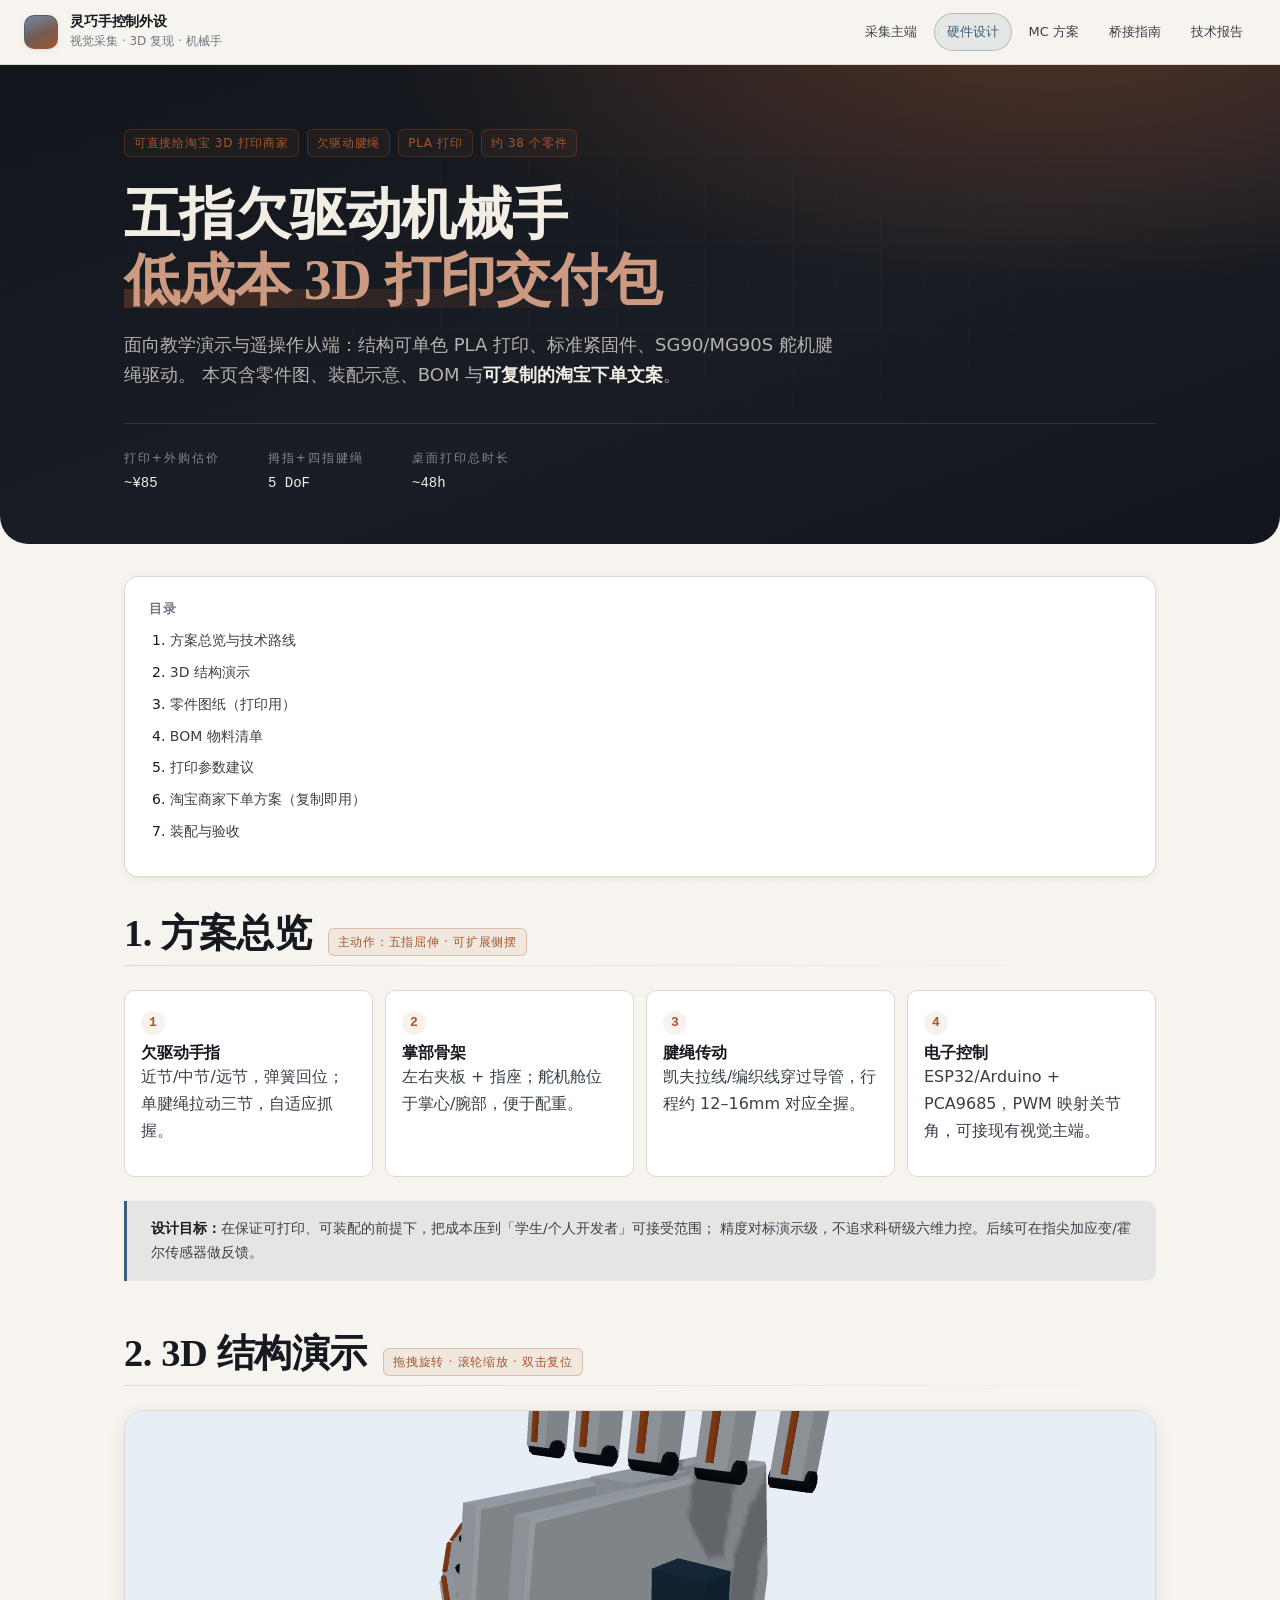
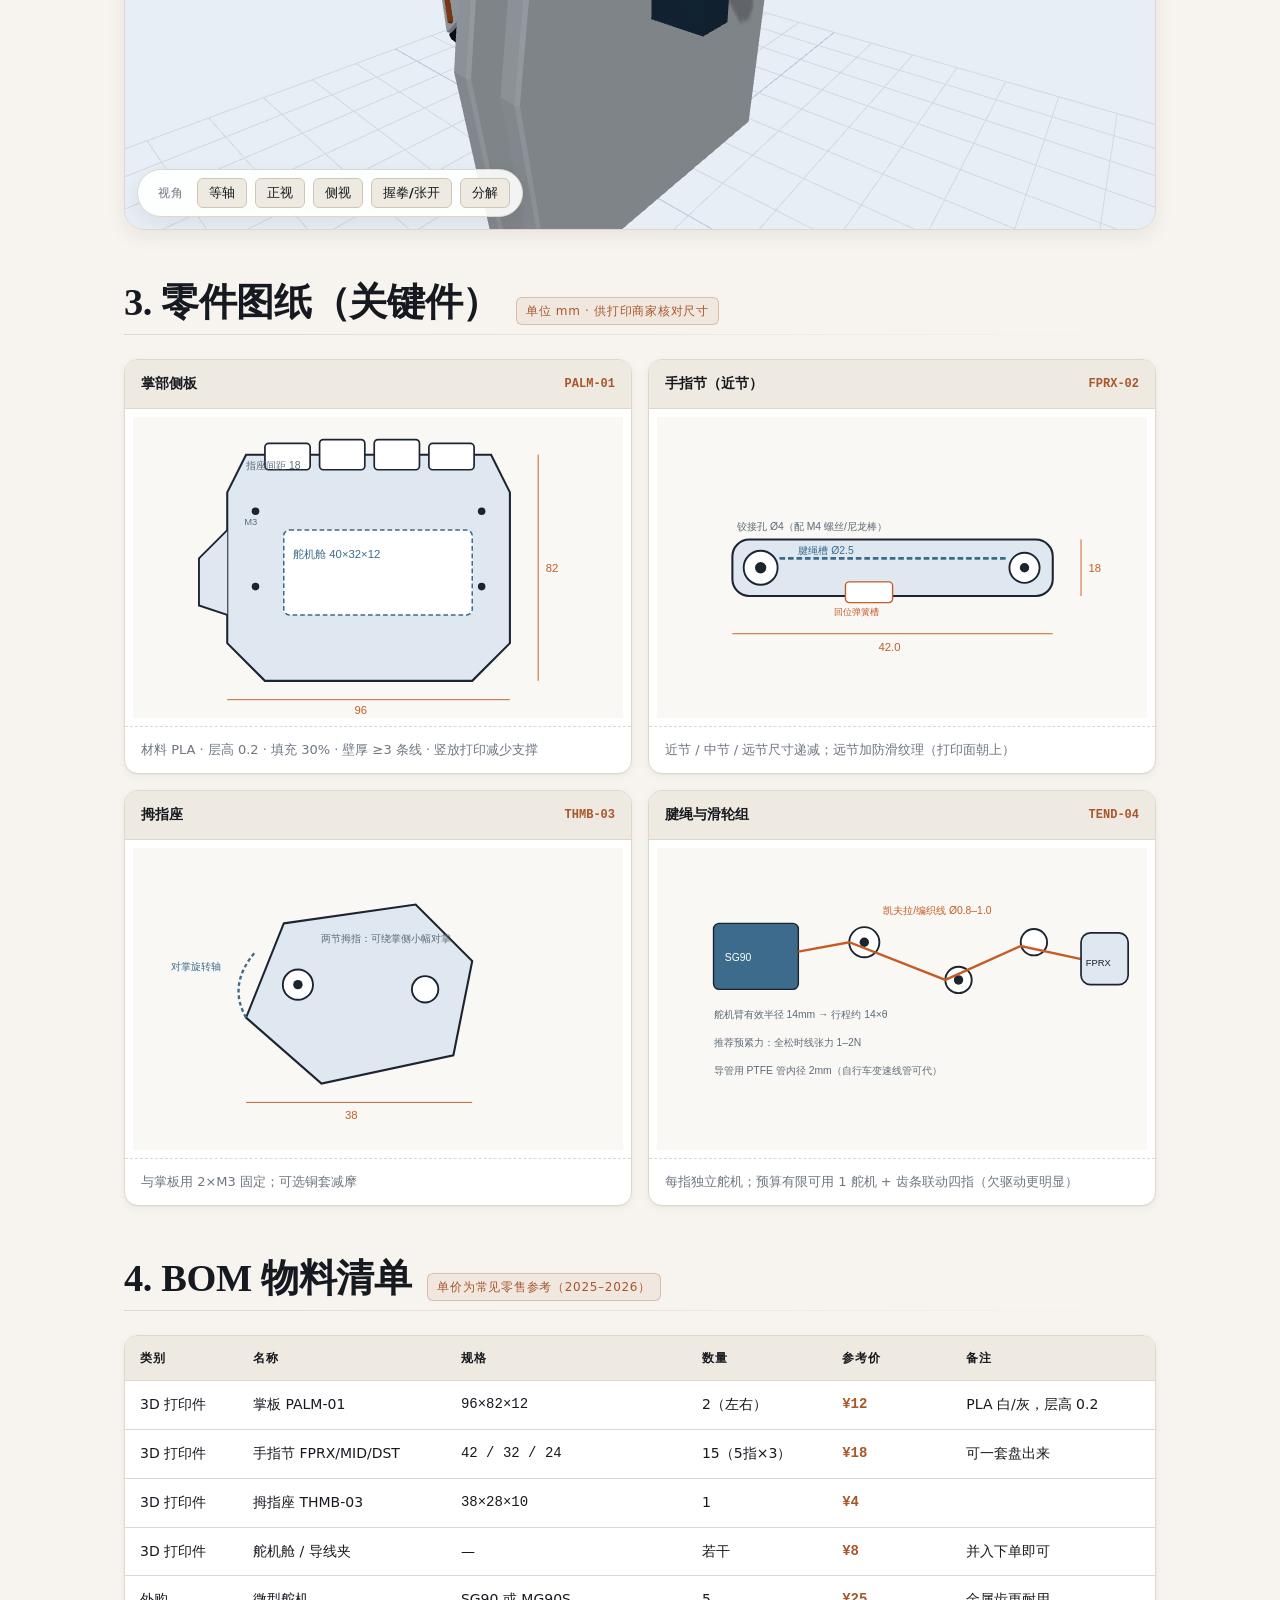
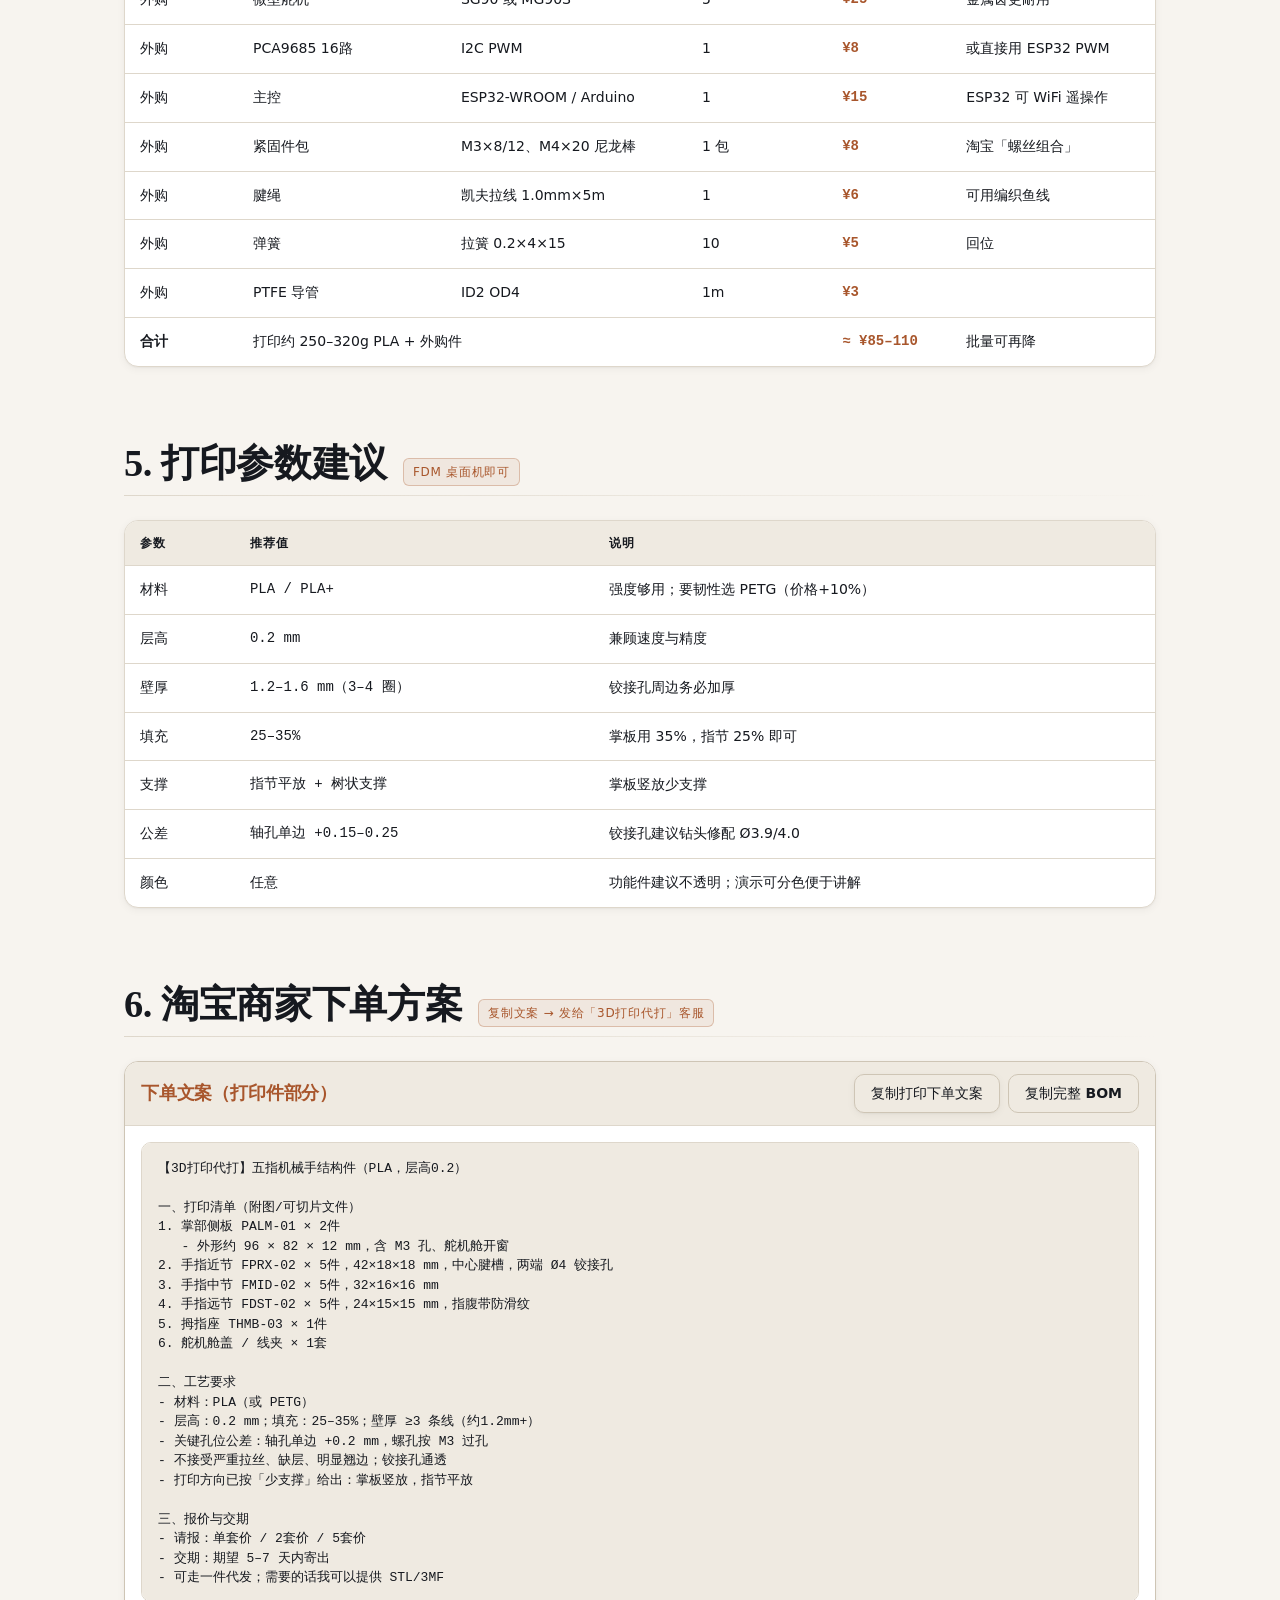
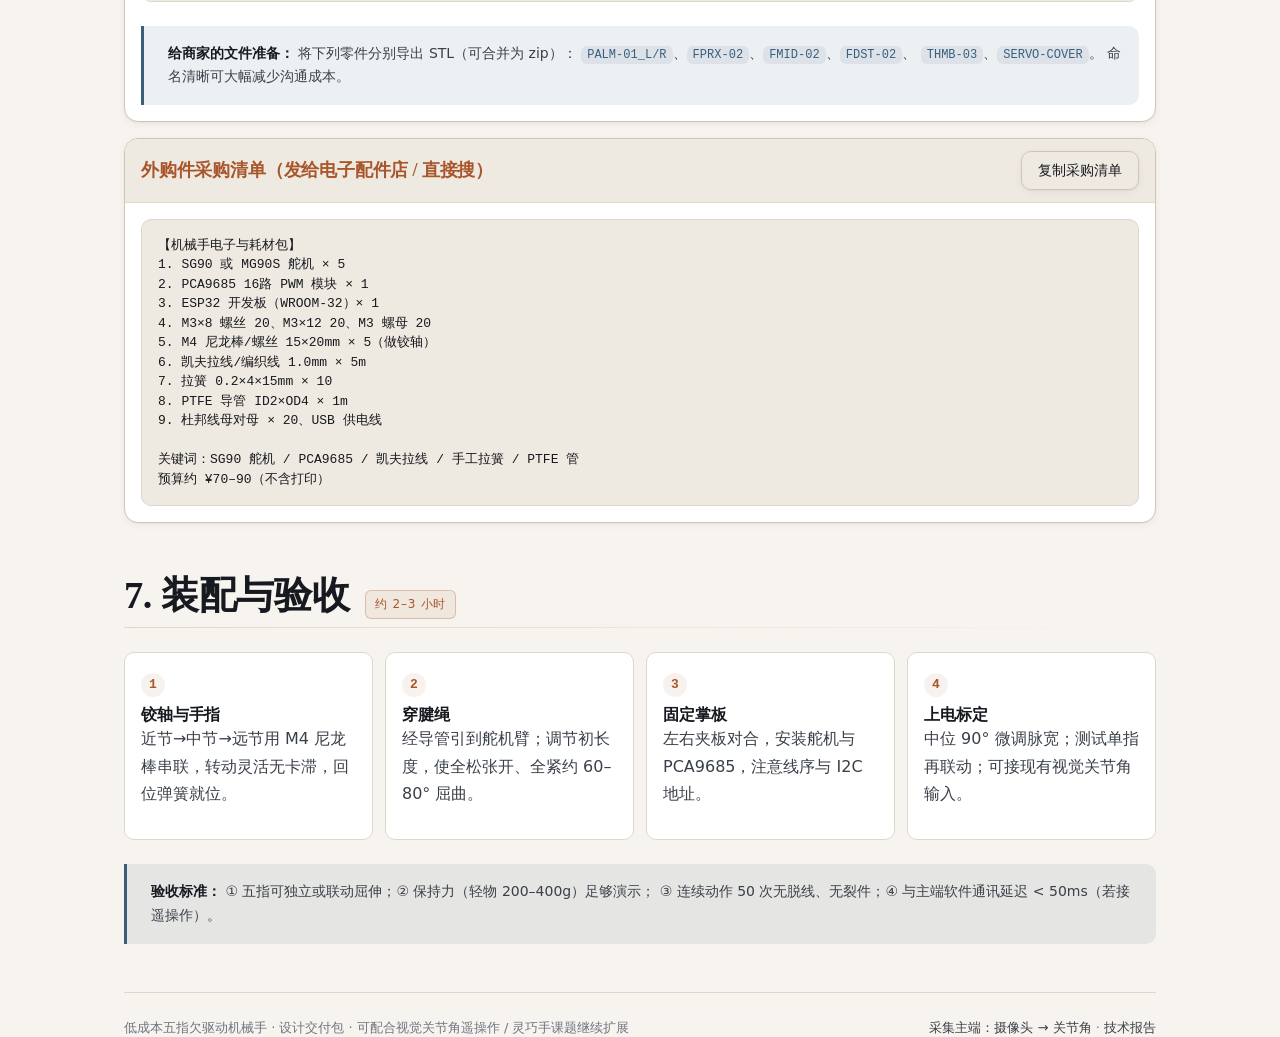
==== commit 2bc26b3e: "refactor: 只保留验证有效的主链路，并统一设计系统 收敛 - 删除三个体感游戏（搭积木 / 切水果 / 双手虚拟装机）：装机页 3D 画布从未初始化、   主视口错乱，另两个也不在主链路上 -" ====
--- a/index.html
+++ b/index.html
@@ -1,401 +1,444 @@
 <!DOCTYPE html>
-<html lang="zh-CN">
+<html lang="zh-CN" data-theme="paper">
 <head>
-  <meta charset="UTF-8" />
-  <meta name="viewport" content="width=device-width, initial-scale=1.0" />
-  <title>低成本 3D 打印机械手 · 图纸与交付方案</title>
-  <link rel="stylesheet" href="hand-design.css" />
+<meta charset="UTF-8" />
+<meta name="viewport" content="width=device-width, initial-scale=1.0" />
+<title>低成本 3D 打印机械手 · 图纸与交付方案</title>
+<link rel="icon" href="favicon.svg" type="image/svg+xml" />
+<link rel="stylesheet" href="tokens.css" />
+<link rel="stylesheet" href="base.css" />
+<link rel="stylesheet" href="components.css" />
+<link rel="stylesheet" href="doc.css" />
+<link rel="stylesheet" href="hand-design.css" />
 </head>
 <body>
-  <div class="page">
-    <!-- Hero -->
-    <header class="hero">
-      <div class="hero-card">
-        <div class="badge-row">
-          <span class="badge hot">可直接给淘宝 3D 打印商家</span>
-          <span class="badge">欠驱动腱绳</span>
-          <span class="badge">PLA 打印</span>
-          <span class="badge">约 38 个零件</span>
+
+<header class="site-header">
+  <div class="site-header__inner">
+    <div class="brand">
+      <div class="brand-mark" aria-hidden="true"></div>
+      <div class="brand-text">
+        <h1>灵巧手控制外设</h1>
+        <p class="sub">视觉采集 · 3D 复现 · 机械手</p>
+      </div>
+    </div>
+    <nav class="site-nav" aria-label="站点导航">
+      <a href="capture.html">采集主端</a>
+      <a href="index.html" aria-current="page">硬件设计</a>
+      <a href="mc-hand.html">MC 方案</a>
+      <a href="mc-bridge-guide.html">桥接指南</a>
+      <a href="report.html">技术报告</a>
+    </nav>
+  </div>
+</header>
+
+<!-- ================= HERO ================= -->
+<header class="doc-hero">
+  <div class="wrap">
+    <div class="tag-row">
+      <span class="tag">可直接给淘宝 3D 打印商家</span>
+      <span class="tag">欠驱动腱绳</span>
+      <span class="tag">PLA 打印</span>
+      <span class="tag">约 38 个零件</span>
+    </div>
+    <h1>五指欠驱动机械手<br/><em>低成本 3D 打印交付包</em></h1>
+    <p class="lede">
+      面向教学演示与遥操作从端：结构可单色 PLA 打印、标准紧固件、SG90/MG90S 舵机腱绳驱动。
+      本页含零件图、装配示意、BOM 与<strong>可复制的淘宝下单文案</strong>。
+    </p>
+    <div class="doc-hero__meta">
+      <div><div class="k">打印+外购估价</div><div class="v">~¥85</div></div>
+      <div><div class="k">拇指+四指腱绳</div><div class="v">5 DoF</div></div>
+      <div><div class="k">桌面打印总时长</div><div class="v">~48h</div></div>
+    </div>
+  </div>
+</header>
+
+<div class="wrap">
+
+<!-- ================= 目录 ================= -->
+<nav class="toc">
+  <h2>目录</h2>
+  <ol>
+    <li><a href="#overview">方案总览与技术路线</a></li>
+    <li><a href="#viewer">3D 结构演示</a></li>
+    <li><a href="#drawings">零件图纸（打印用）</a></li>
+    <li><a href="#bom">BOM 物料清单</a></li>
+    <li><a href="#print">打印参数建议</a></li>
+    <li><a href="#taobao">淘宝商家下单方案（复制即用）</a></li>
+    <li><a href="#assembly">装配与验收</a></li>
+  </ol>
+</nav>
+
+<!-- ================= 方案总览 ================= -->
+<section class="doc-section" id="overview">
+  <div class="sec-head">
+    <h2 class="sec-title">1. 方案总览</h2>
+    <span class="tag">主动作：五指屈伸 · 可扩展侧摆</span>
+  </div>
+  <div class="rule"></div>
+
+  <div class="steps">
+    <div class="step">
+      <div class="n">1</div>
+      <h4>欠驱动手指</h4>
+      <p>近节/中节/远节，弹簧回位；单腱绳拉动三节，自适应抓握。</p>
+    </div>
+    <div class="step">
+      <div class="n">2</div>
+      <h4>掌部骨架</h4>
+      <p>左右夹板 + 指座；舵机舱位于掌心/腕部，便于配重。</p>
+    </div>
+    <div class="step">
+      <div class="n">3</div>
+      <h4>腱绳传动</h4>
+      <p>凯夫拉线/编织线穿过导管，行程约 12–16mm 对应全握。</p>
+    </div>
+    <div class="step">
+      <div class="n">4</div>
+      <h4>电子控制</h4>
+      <p>ESP32/Arduino + PCA9685，PWM 映射关节角，可接现有视觉主端。</p>
+    </div>
+  </div>
+
+  <div class="callout brief">
+    <strong>设计目标：</strong>在保证可打印、可装配的前提下，把成本压到「学生/个人开发者」可接受范围；
+    精度对标演示级，不追求科研级六维力控。后续可在指尖加应变/霍尔传感器做反馈。
+  </div>
+</section>
+
+<!-- ================= 3D 演示 ================= -->
+<section class="doc-section" id="viewer">
+  <div class="sec-head">
+    <h2 class="sec-title">2. 3D 结构演示</h2>
+    <span class="tag">拖拽旋转 · 滚轮缩放 · 双击复位</span>
+  </div>
+  <div class="rule"></div>
+
+  <div class="stage-wrap">
+    <canvas id="handCanvas"></canvas>
+    <div class="stage-overlay">
+      <div class="toolbar">
+        <span class="toolbar-label">视角</span>
+        <div class="btn-group">
+          <button class="btn mini" type="button" id="btnViewIso">等轴</button>
+          <button class="btn mini" type="button" id="btnViewFront">正视</button>
+          <button class="btn mini" type="button" id="btnViewSide">侧视</button>
+          <button class="btn mini" type="button" id="btnGrip">握拳/张开</button>
+          <button class="btn mini" type="button" id="btnExplode">分解</button>
         </div>
-        <h1>五指欠驱动机械手<br/>低成本 3D 打印交付包</h1>
-        <p class="lead">
-          面向教学演示与遥操作从端：结构可单色 PLA 打印、标准紧固件、SG90/MG90S 舵机腱绳驱动。
-          本页含零件图、装配示意、BOM 与<strong>可复制的淘宝下单文案</strong>。
-        </p>
-        <div class="stat-grid">
-          <div class="stat"><b>~¥85</b><span>打印+外购估价</span></div>
-          <div class="stat"><b>5 DoF</b><span>拇指+四指腱绳</span></div>
-          <div class="stat"><b>~48h</b><span>桌面打印总时长</span></div>
-        </div>
-      </div>
-      <nav class="toc">
-        <h2>目录</h2>
-        <ol>
-          <li><a href="#overview">方案总览与技术路线</a></li>
-          <li><a href="#viewer">3D 结构演示</a></li>
-          <li><a href="#drawings">零件图纸（打印用）</a></li>
-          <li><a href="#bom">BOM 物料清单</a></li>
-          <li><a href="#print">打印参数建议</a></li>
-          <li><a href="#taobao">淘宝商家下单方案（复制即用）</a></li>
-          <li><a href="#assembly">装配与验收</a></li>
-        </ol>
-      </nav>
-    </header>
-
-    <!-- Overview -->
-    <section class="block" id="overview">
-      <div class="section-head">
-        <h2>1. 方案总览</h2>
-        <span class="tag">主动作：五指屈伸 · 可扩展侧摆</span>
-      </div>
-      <div class="steps">
-        <div class="step">
-          <div class="n">1</div>
-          <h4>欠驱动手指</h4>
-          <p>近节/中节/远节，弹簧回位；单腱绳拉动三节，自适应抓握。</p>
-        </div>
-        <div class="step">
-          <div class="n">2</div>
-          <h4>掌部骨架</h4>
-          <p>左右夹板 + 指座；舵机舱位于掌心/腕部，便于配重。</p>
-        </div>
-        <div class="step">
-          <div class="n">3</div>
-          <h4>腱绳传动</h4>
-          <p>凯夫拉线/编织线穿过导管，行程约 12–16mm 对应全握。</p>
-        </div>
-        <div class="step">
-          <div class="n">4</div>
-          <h4>电子控制</h4>
-          <p>ESP32/Arduino + PCA9685，PWM 映射关节角，可接现有视觉主端。</p>
-        </div>
-      </div>
-      <div class="note">
-        <strong>设计目标：</strong>在保证可打印、可装配的前提下，把成本压到「学生/个人开发者」可接受范围；
-        精度对标演示级，不追求科研级六维力控。后续可在指尖加应变/霍尔传感器做反馈。
-      </div>
-    </section>
-
-    <!-- 3D Viewer -->
-    <section class="block" id="viewer">
-      <div class="section-head">
-        <h2>2. 3D 结构演示</h2>
-        <span class="tag">拖拽旋转 · 滚轮缩放 · 双击复位</span>
-      </div>
-      <div class="stage-wrap">
-        <canvas id="handCanvas"></canvas>
-        <div class="stage-overlay">
-          <span class="pill">
-            视角
-            <button type="button" id="btnViewIso">等轴</button>
-            <button type="button" id="btnViewFront">正视</button>
-            <button type="button" id="btnViewSide">侧视</button>
-            <button type="button" id="btnGrip">握拳/张开</button>
-            <button type="button" id="btnExplode">分解</button>
-          </span>
-        </div>
-      </div>
-    </section>
-
-    <!-- Drawings -->
-    <section class="block" id="drawings">
-      <div class="section-head">
-        <h2>3. 零件图纸（关键件）</h2>
-        <span class="tag">单位 mm · 供打印商家核对尺寸</span>
-      </div>
-      <div class="draw-grid">
-
-        <!-- Palm -->
-        <article class="draw-card">
-          <header>
-            <span>掌部侧板</span>
-            <code>PALM-01</code>
-          </header>
-          <div class="svg-wrap">
-            <svg viewBox="0 0 520 320" xmlns="http://www.w3.org/2000/svg" font-family="Segoe UI, sans-serif">
-              <rect x="0" y="0" width="520" height="320" fill="#faf8f4"/>
-              <!-- palm outline -->
-              <path d="M120,40 L380,40 L400,80 L400,240 L360,280 L140,280 L100,240 L100,80 Z"
-                    fill="#dfe8f0" stroke="#1c2430" stroke-width="2.2"/>
-              <!-- finger sockets -->
-              <rect x="140" y="28" width="48" height="28" rx="4" fill="#fff" stroke="#1c2430" stroke-width="1.8"/>
-              <rect x="198" y="24" width="48" height="32" rx="4" fill="#fff" stroke="#1c2430" stroke-width="1.8"/>
-              <rect x="256" y="24" width="48" height="32" rx="4" fill="#fff" stroke="#1c2430" stroke-width="1.8"/>
-              <rect x="314" y="28" width="48" height="28" rx="4" fill="#fff" stroke="#1c2430" stroke-width="1.8"/>
-              <!-- thumb mount -->
-              <path d="M100,120 L70,150 L70,200 L100,210" fill="#dfe8f0" stroke="#1c2430" stroke-width="2"/>
-              <!-- servo pocket -->
-              <rect x="160" y="120" width="200" height="90" rx="6" fill="#fff" stroke="#3d6b8c" stroke-width="1.6" stroke-dasharray="5 3"/>
-              <text x="170" y="150" font-size="12" fill="#3d6b8c">舵机舱 40×32×12</text>
-              <!-- holes -->
-              <circle cx="130" cy="100" r="4" fill="#1c2430"/>
-              <circle cx="130" cy="180" r="4" fill="#1c2430"/>
-              <circle cx="370" cy="100" r="4" fill="#1c2430"/>
-              <circle cx="370" cy="180" r="4" fill="#1c2430"/>
-              <text x="118" y="115" font-size="10" fill="#5c6b7a">M3</text>
-              <!-- dims -->
-              <line x1="100" y1="300" x2="400" y2="300" stroke="#c45c26" stroke-width="1"/>
-              <text x="235" y="315" font-size="12" fill="#c45c26">96</text>
-              <line x1="430" y1="40" x2="430" y2="280" stroke="#c45c26" stroke-width="1"/>
-              <text x="438" y="165" font-size="12" fill="#c45c26">82</text>
-              <text x="120" y="55" font-size="11" fill="#5c6b7a">指座间距 18</text>
-            </svg>
-          </div>
-          <footer>材料 PLA · 层高 0.2 · 填充 30% · 壁厚 ≥3 条线 · 竖放打印减少支撑</footer>
-        </article>
-
-        <!-- Finger segment -->
-        <article class="draw-card">
-          <header>
-            <span>手指节（近节）</span>
-            <code>FPRX-02</code>
-          </header>
-          <div class="svg-wrap">
-            <svg viewBox="0 0 520 320" xmlns="http://www.w3.org/2000/svg" font-family="Segoe UI, sans-serif">
-              <rect x="0" y="0" width="520" height="320" fill="#faf8f4"/>
-              <!-- side view finger -->
-              <rect x="80" y="130" width="340" height="60" rx="18" fill="#dfe8f0" stroke="#1c2430" stroke-width="2.2"/>
-              <!-- hinge -->
-              <circle cx="110" cy="160" r="18" fill="#fff" stroke="#1c2430" stroke-width="2"/>
-              <circle cx="110" cy="160" r="6" fill="#1c2430"/>
-              <circle cx="390" cy="160" r="16" fill="#fff" stroke="#1c2430" stroke-width="2"/>
-              <circle cx="390" cy="160" r="5" fill="#1c2430"/>
-              <!-- tendon channel -->
-              <line x1="130" y1="150" x2="370" y2="150" stroke="#3d6b8c" stroke-width="3" stroke-dasharray="6 3"/>
-              <text x="150" y="145" font-size="11" fill="#3d6b8c">腱绳槽 Ø2.5</text>
-              <!-- spring pocket -->
-              <rect x="200" y="175" width="50" height="22" rx="4" fill="#fff" stroke="#c45c26" stroke-width="1.5"/>
-              <text x="188" y="210" font-size="10" fill="#c45c26">回位弹簧槽</text>
-              <!-- dims -->
-              <line x1="80" y1="230" x2="420" y2="230" stroke="#c45c26" stroke-width="1"/>
-              <text x="235" y="248" font-size="12" fill="#c45c26">42.0</text>
-              <line x1="450" y1="130" x2="450" y2="190" stroke="#c45c26" stroke-width="1"/>
-              <text x="458" y="165" font-size="12" fill="#c45c26">18</text>
-              <text x="85" y="120" font-size="11" fill="#5c6b7a">铰接孔 Ø4（配 M4 螺丝/尼龙棒）</text>
-            </svg>
-          </div>
-          <footer>近节 / 中节 / 远节尺寸递减；远节加防滑纹理（打印面朝上）</footer>
-        </article>
-
-        <!-- Thumb -->
-        <article class="draw-card">
-          <header>
-            <span>拇指座</span>
-            <code>THMB-03</code>
-          </header>
-          <div class="svg-wrap">
-            <svg viewBox="0 0 520 320" xmlns="http://www.w3.org/2000/svg" font-family="Segoe UI, sans-serif">
-              <rect x="0" y="0" width="520" height="320" fill="#faf8f4"/>
-              <path d="M160,80 L300,60 L360,120 L340,220 L200,250 L120,180 Z"
-                    fill="#dfe8f0" stroke="#1c2430" stroke-width="2.2"/>
-              <circle cx="175" cy="145" r="16" fill="#fff" stroke="#1c2430" stroke-width="2"/>
-              <circle cx="175" cy="145" r="5" fill="#1c2430"/>
-              <circle cx="310" cy="150" r="14" fill="#fff" stroke="#1c2430" stroke-width="2"/>
-              <!-- CMC arc -->
-              <path d="M120,180 Q100,145 130,110" fill="none" stroke="#3d6b8c" stroke-width="2.5" stroke-dasharray="4 3"/>
-              <text x="40" y="130" font-size="11" fill="#3d6b8c">对掌旋转轴</text>
-              <text x="200" y="100" font-size="11" fill="#5c6b7a">两节拇指：可绕掌侧小幅对掌</text>
-              <!-- dim -->
-              <line x1="120" y1="270" x2="360" y2="270" stroke="#c45c26" stroke-width="1"/>
-              <text x="225" y="288" font-size="12" fill="#c45c26">38</text>
-            </svg>
-          </div>
-          <footer>与掌板用 2×M3 固定；可选铜套减摩</footer>
-        </article>
-
-        <!-- Tendon / assembly -->
-        <article class="draw-card">
-          <header>
-            <span>腱绳与滑轮组</span>
-            <code>TEND-04</code>
-          </header>
-          <div class="svg-wrap">
-            <svg viewBox="0 0 520 320" xmlns="http://www.w3.org/2000/svg" font-family="Segoe UI, sans-serif">
-              <rect x="0" y="0" width="520" height="320" fill="#faf8f4"/>
-              <!-- servo -->
-              <rect x="60" y="80" width="90" height="70" rx="6" fill="#3d6b8c" stroke="#1c2430" stroke-width="1.5"/>
-              <text x="72" y="120" font-size="11" fill="#fff">SG90</text>
-              <!-- pulleys -->
-              <circle cx="220" cy="100" r="16" fill="#fff" stroke="#1c2430" stroke-width="2"/>
-              <circle cx="220" cy="100" r="5" fill="#1c2430"/>
-              <circle cx="320" cy="140" r="14" fill="#fff" stroke="#1c2430" stroke-width="2"/>
-              <circle cx="320" cy="140" r="5" fill="#1c2430"/>
-              <circle cx="400" cy="100" r="14" fill="#fff" stroke="#1c2430" stroke-width="2"/>
-              <!-- path -->
-              <path d="M150,110 L204,100 L306,140 L386,104 L460,120"
-                    fill="none" stroke="#c45c26" stroke-width="2.5"/>
-              <text x="240" y="70" font-size="11" fill="#c45c26">凯夫拉/编织线 Ø0.8–1.0</text>
-              <!-- fingers -->
-              <rect x="450" y="90" width="50" height="55" rx="10" fill="#dfe8f0" stroke="#1c2430" stroke-width="1.8"/>
-              <text x="455" y="125" font-size="10" fill="#1c2430">FPRX</text>
-              <text x="60" y="180" font-size="11" fill="#5c6b7a">舵机臂有效半径 14mm → 行程约 14×θ</text>
-              <text x="60" y="210" font-size="11" fill="#5c6b7a">推荐预紧力：全松时线张力 1–2N</text>
-              <text x="60" y="240" font-size="11" fill="#5c6b7a">导管用 PTFE 管内径 2mm（自行车变速线管可代）</text>
-            </svg>
-          </div>
-          <footer>每指独立舵机；预算有限可用 1 舵机 + 齿条联动四指（欠驱动更明显）</footer>
-        </article>
-      </div>
-    </section>
-
-    <!-- BOM -->
-    <section class="block" id="bom">
-      <div class="section-head">
-        <h2>4. BOM 物料清单</h2>
-        <span class="tag">单价为常见零售参考（2025–2026）</span>
-      </div>
-      <div class="table-wrap">
-        <table>
-          <thead>
-            <tr>
-              <th>类别</th>
-              <th>名称</th>
-              <th>规格</th>
-              <th>数量</th>
-              <th>参考价</th>
-              <th>备注</th>
-            </tr>
-          </thead>
-          <tbody>
-            <tr>
-              <td>3D 打印件</td>
-              <td>掌板 PALM-01</td>
-              <td class="mono">96×82×12</td>
-              <td>2（左右）</td>
-              <td class="cost">¥12</td>
-              <td>PLA 白/灰，层高 0.2</td>
-            </tr>
-            <tr>
-              <td>3D 打印件</td>
-              <td>手指节 FPRX/MID/DST</td>
-              <td class="mono">42 / 32 / 24</td>
-              <td>15（5指×3）</td>
-              <td class="cost">¥18</td>
-              <td>可一套盘出来</td>
-            </tr>
-            <tr>
-              <td>3D 打印件</td>
-              <td>拇指座 THMB-03</td>
-              <td class="mono">38×28×10</td>
-              <td>1</td>
-              <td class="cost">¥4</td>
-              <td></td>
-            </tr>
-            <tr>
-              <td>3D 打印件</td>
-              <td>舵机舱 / 导线夹</td>
-              <td>—</td>
-              <td>若干</td>
-              <td class="cost">¥8</td>
-              <td>并入下单即可</td>
-            </tr>
-            <tr>
-              <td>外购</td>
-              <td>微型舵机</td>
-              <td>SG90 或 MG90S</td>
-              <td>5</td>
-              <td class="cost">¥25</td>
-              <td>金属齿更耐用</td>
-            </tr>
-            <tr>
-              <td>外购</td>
-              <td>PCA9685 16路</td>
-              <td>I2C PWM</td>
-              <td>1</td>
-              <td class="cost">¥8</td>
-              <td>或直接用 ESP32 PWM</td>
-            </tr>
-            <tr>
-              <td>外购</td>
-              <td>主控</td>
-              <td>ESP32-WROOM / Arduino</td>
-              <td>1</td>
-              <td class="cost">¥15</td>
-              <td>ESP32 可 WiFi 遥操作</td>
-            </tr>
-            <tr>
-              <td>外购</td>
-              <td>紧固件包</td>
-              <td>M3×8/12、M4×20 尼龙棒</td>
-              <td>1 包</td>
-              <td class="cost">¥8</td>
-              <td>淘宝「螺丝组合」</td>
-            </tr>
-            <tr>
-              <td>外购</td>
-              <td>腱绳</td>
-              <td>凯夫拉线 1.0mm×5m</td>
-              <td>1</td>
-              <td class="cost">¥6</td>
-              <td>可用编织鱼线</td>
-            </tr>
-            <tr>
-              <td>外购</td>
-              <td>弹簧</td>
-              <td>拉簧 0.2×4×15</td>
-              <td>10</td>
-              <td class="cost">¥5</td>
-              <td>回位</td>
-            </tr>
-            <tr>
-              <td>外购</td>
-              <td>PTFE 导管</td>
-              <td>ID2 OD4</td>
-              <td>1m</td>
-              <td class="cost">¥3</td>
-              <td></td>
-            </tr>
-            <tr>
-              <td><strong>合计</strong></td>
-              <td colspan="3">打印约 250–320g PLA + 外购件</td>
-              <td class="cost">≈ ¥85–110</td>
-              <td>批量可再降</td>
-            </tr>
-          </tbody>
-        </table>
-      </div>
-    </section>
-
-    <!-- Print params -->
-    <section class="block" id="print">
-      <div class="section-head">
-        <h2>5. 打印参数建议</h2>
-        <span class="tag">FDM 桌面机即可</span>
-      </div>
-      <div class="table-wrap">
-        <table>
-          <thead>
-            <tr><th>参数</th><th>推荐值</th><th>说明</th></tr>
-          </thead>
-          <tbody>
-            <tr><td>材料</td><td class="mono">PLA / PLA+</td><td>强度够用；要韧性选 PETG（价格+10%）</td></tr>
-            <tr><td>层高</td><td class="mono">0.2 mm</td><td>兼顾速度与精度</td></tr>
-            <tr><td>壁厚</td><td class="mono">1.2–1.6 mm（3–4 圈）</td><td>铰接孔周边务必加厚</td></tr>
-            <tr><td>填充</td><td class="mono">25–35%</td><td>掌板用 35%，指节 25% 即可</td></tr>
-            <tr><td>支撑</td><td class="mono">指节平放 + 树状支撑</td><td>掌板竖放少支撑</td></tr>
-            <tr><td>公差</td><td class="mono">轴孔单边 +0.15–0.25</td><td>铰接孔建议钻头修配 Ø3.9/4.0</td></tr>
-            <tr><td>颜色</td><td>任意</td><td>功能件建议不透明；演示可分色便于讲解</td></tr>
-          </tbody>
-        </table>
-      </div>
-    </section>
-
-    <!-- Taobao package -->
-    <section class="block" id="taobao">
-      <div class="section-head">
-        <h2>6. 淘宝商家下单方案</h2>
-        <span class="tag">复制文案 → 发给「3D打印代打」客服</span>
-      </div>
-      <div class="package">
-        <div class="package-head">
-          <h3>下单文案（打印件部分）</h3>
-          <div>
-            <button class="btn" id="btnCopyPrint" type="button">复制打印下单文案</button>
-            <button class="btn ghost" id="btnCopyBom" type="button">复制完整 BOM</button>
-          </div>
-        </div>
-        <div class="package-body">
-          <pre id="printText">【3D打印代打】五指机械手结构件（PLA，层高0.2）
+      </div>
+    </div>
+  </div>
+</section>
+
+<!-- ================= 零件图纸 ================= -->
+<section class="doc-section" id="drawings">
+  <div class="sec-head">
+    <h2 class="sec-title">3. 零件图纸（关键件）</h2>
+    <span class="tag">单位 mm · 供打印商家核对尺寸</span>
+  </div>
+  <div class="rule"></div>
+
+  <div class="draw-grid">
+
+    <!-- Palm -->
+    <article class="draw-card">
+      <header>
+        <span>掌部侧板</span>
+        <code>PALM-01</code>
+      </header>
+      <div class="svg-wrap">
+        <svg viewBox="0 0 520 320" xmlns="http://www.w3.org/2000/svg" font-family="Segoe UI, sans-serif">
+          <rect x="0" y="0" width="520" height="320" fill="#faf8f4"/>
+          <!-- palm outline -->
+          <path d="M120,40 L380,40 L400,80 L400,240 L360,280 L140,280 L100,240 L100,80 Z"
+                fill="#dfe8f0" stroke="#1c2430" stroke-width="2.2"/>
+          <!-- finger sockets -->
+          <rect x="140" y="28" width="48" height="28" rx="4" fill="#fff" stroke="#1c2430" stroke-width="1.8"/>
+          <rect x="198" y="24" width="48" height="32" rx="4" fill="#fff" stroke="#1c2430" stroke-width="1.8"/>
+          <rect x="256" y="24" width="48" height="32" rx="4" fill="#fff" stroke="#1c2430" stroke-width="1.8"/>
+          <rect x="314" y="28" width="48" height="28" rx="4" fill="#fff" stroke="#1c2430" stroke-width="1.8"/>
+          <!-- thumb mount -->
+          <path d="M100,120 L70,150 L70,200 L100,210" fill="#dfe8f0" stroke="#1c2430" stroke-width="2"/>
+          <!-- servo pocket -->
+          <rect x="160" y="120" width="200" height="90" rx="6" fill="#fff" stroke="#3d6b8c" stroke-width="1.6" stroke-dasharray="5 3"/>
+          <text x="170" y="150" font-size="12" fill="#3d6b8c">舵机舱 40×32×12</text>
+          <!-- holes -->
+          <circle cx="130" cy="100" r="4" fill="#1c2430"/>
+          <circle cx="130" cy="180" r="4" fill="#1c2430"/>
+          <circle cx="370" cy="100" r="4" fill="#1c2430"/>
+          <circle cx="370" cy="180" r="4" fill="#1c2430"/>
+          <text x="118" y="115" font-size="10" fill="#5c6b7a">M3</text>
+          <!-- dims -->
+          <line x1="100" y1="300" x2="400" y2="300" stroke="#c45c26" stroke-width="1"/>
+          <text x="235" y="315" font-size="12" fill="#c45c26">96</text>
+          <line x1="430" y1="40" x2="430" y2="280" stroke="#c45c26" stroke-width="1"/>
+          <text x="438" y="165" font-size="12" fill="#c45c26">82</text>
+          <text x="120" y="55" font-size="11" fill="#5c6b7a">指座间距 18</text>
+        </svg>
+      </div>
+      <footer>材料 PLA · 层高 0.2 · 填充 30% · 壁厚 ≥3 条线 · 竖放打印减少支撑</footer>
+    </article>
+
+    <!-- Finger segment -->
+    <article class="draw-card">
+      <header>
+        <span>手指节（近节）</span>
+        <code>FPRX-02</code>
+      </header>
+      <div class="svg-wrap">
+        <svg viewBox="0 0 520 320" xmlns="http://www.w3.org/2000/svg" font-family="Segoe UI, sans-serif">
+          <rect x="0" y="0" width="520" height="320" fill="#faf8f4"/>
+          <!-- side view finger -->
+          <rect x="80" y="130" width="340" height="60" rx="18" fill="#dfe8f0" stroke="#1c2430" stroke-width="2.2"/>
+          <!-- hinge -->
+          <circle cx="110" cy="160" r="18" fill="#fff" stroke="#1c2430" stroke-width="2"/>
+          <circle cx="110" cy="160" r="6" fill="#1c2430"/>
+          <circle cx="390" cy="160" r="16" fill="#fff" stroke="#1c2430" stroke-width="2"/>
+          <circle cx="390" cy="160" r="5" fill="#1c2430"/>
+          <!-- tendon channel -->
+          <line x1="130" y1="150" x2="370" y2="150" stroke="#3d6b8c" stroke-width="3" stroke-dasharray="6 3"/>
+          <text x="150" y="145" font-size="11" fill="#3d6b8c">腱绳槽 Ø2.5</text>
+          <!-- spring pocket -->
+          <rect x="200" y="175" width="50" height="22" rx="4" fill="#fff" stroke="#c45c26" stroke-width="1.5"/>
+          <text x="188" y="210" font-size="10" fill="#c45c26">回位弹簧槽</text>
+          <!-- dims -->
+          <line x1="80" y1="230" x2="420" y2="230" stroke="#c45c26" stroke-width="1"/>
+          <text x="235" y="248" font-size="12" fill="#c45c26">42.0</text>
+          <line x1="450" y1="130" x2="450" y2="190" stroke="#c45c26" stroke-width="1"/>
+          <text x="458" y="165" font-size="12" fill="#c45c26">18</text>
+          <text x="85" y="120" font-size="11" fill="#5c6b7a">铰接孔 Ø4（配 M4 螺丝/尼龙棒）</text>
+        </svg>
+      </div>
+      <footer>近节 / 中节 / 远节尺寸递减；远节加防滑纹理（打印面朝上）</footer>
+    </article>
+
+    <!-- Thumb -->
+    <article class="draw-card">
+      <header>
+        <span>拇指座</span>
+        <code>THMB-03</code>
+      </header>
+      <div class="svg-wrap">
+        <svg viewBox="0 0 520 320" xmlns="http://www.w3.org/2000/svg" font-family="Segoe UI, sans-serif">
+          <rect x="0" y="0" width="520" height="320" fill="#faf8f4"/>
+          <path d="M160,80 L300,60 L360,120 L340,220 L200,250 L120,180 Z"
+                fill="#dfe8f0" stroke="#1c2430" stroke-width="2.2"/>
+          <circle cx="175" cy="145" r="16" fill="#fff" stroke="#1c2430" stroke-width="2"/>
+          <circle cx="175" cy="145" r="5" fill="#1c2430"/>
+          <circle cx="310" cy="150" r="14" fill="#fff" stroke="#1c2430" stroke-width="2"/>
+          <!-- CMC arc -->
+          <path d="M120,180 Q100,145 130,110" fill="none" stroke="#3d6b8c" stroke-width="2.5" stroke-dasharray="4 3"/>
+          <text x="40" y="130" font-size="11" fill="#3d6b8c">对掌旋转轴</text>
+          <text x="200" y="100" font-size="11" fill="#5c6b7a">两节拇指：可绕掌侧小幅对掌</text>
+          <!-- dim -->
+          <line x1="120" y1="270" x2="360" y2="270" stroke="#c45c26" stroke-width="1"/>
+          <text x="225" y="288" font-size="12" fill="#c45c26">38</text>
+        </svg>
+      </div>
+      <footer>与掌板用 2×M3 固定；可选铜套减摩</footer>
+    </article>
+
+    <!-- Tendon / assembly -->
+    <article class="draw-card">
+      <header>
+        <span>腱绳与滑轮组</span>
+        <code>TEND-04</code>
+      </header>
+      <div class="svg-wrap">
+        <svg viewBox="0 0 520 320" xmlns="http://www.w3.org/2000/svg" font-family="Segoe UI, sans-serif">
+          <rect x="0" y="0" width="520" height="320" fill="#faf8f4"/>
+          <!-- servo -->
+          <rect x="60" y="80" width="90" height="70" rx="6" fill="#3d6b8c" stroke="#1c2430" stroke-width="1.5"/>
+          <text x="72" y="120" font-size="11" fill="#fff">SG90</text>
+          <!-- pulleys -->
+          <circle cx="220" cy="100" r="16" fill="#fff" stroke="#1c2430" stroke-width="2"/>
+          <circle cx="220" cy="100" r="5" fill="#1c2430"/>
+          <circle cx="320" cy="140" r="14" fill="#fff" stroke="#1c2430" stroke-width="2"/>
+          <circle cx="320" cy="140" r="5" fill="#1c2430"/>
+          <circle cx="400" cy="100" r="14" fill="#fff" stroke="#1c2430" stroke-width="2"/>
+          <!-- path -->
+          <path d="M150,110 L204,100 L306,140 L386,104 L460,120"
+                fill="none" stroke="#c45c26" stroke-width="2.5"/>
+          <text x="240" y="70" font-size="11" fill="#c45c26">凯夫拉/编织线 Ø0.8–1.0</text>
+          <!-- fingers -->
+          <rect x="450" y="90" width="50" height="55" rx="10" fill="#dfe8f0" stroke="#1c2430" stroke-width="1.8"/>
+          <text x="455" y="125" font-size="10" fill="#1c2430">FPRX</text>
+          <text x="60" y="180" font-size="11" fill="#5c6b7a">舵机臂有效半径 14mm → 行程约 14×θ</text>
+          <text x="60" y="210" font-size="11" fill="#5c6b7a">推荐预紧力：全松时线张力 1–2N</text>
+          <text x="60" y="240" font-size="11" fill="#5c6b7a">导管用 PTFE 管内径 2mm（自行车变速线管可代）</text>
+        </svg>
+      </div>
+      <footer>每指独立舵机；预算有限可用 1 舵机 + 齿条联动四指（欠驱动更明显）</footer>
+    </article>
+  </div>
+</section>
+
+<!-- ================= BOM ================= -->
+<section class="doc-section" id="bom">
+  <div class="sec-head">
+    <h2 class="sec-title">4. BOM 物料清单</h2>
+    <span class="tag">单价为常见零售参考（2025–2026）</span>
+  </div>
+  <div class="rule"></div>
+
+  <div class="table-wrap">
+    <table>
+      <thead>
+        <tr>
+          <th>类别</th>
+          <th>名称</th>
+          <th>规格</th>
+          <th>数量</th>
+          <th>参考价</th>
+          <th>备注</th>
+        </tr>
+      </thead>
+      <tbody>
+        <tr>
+          <td>3D 打印件</td>
+          <td>掌板 PALM-01</td>
+          <td class="mono">96×82×12</td>
+          <td>2（左右）</td>
+          <td class="cost">¥12</td>
+          <td>PLA 白/灰，层高 0.2</td>
+        </tr>
+        <tr>
+          <td>3D 打印件</td>
+          <td>手指节 FPRX/MID/DST</td>
+          <td class="mono">42 / 32 / 24</td>
+          <td>15（5指×3）</td>
+          <td class="cost">¥18</td>
+          <td>可一套盘出来</td>
+        </tr>
+        <tr>
+          <td>3D 打印件</td>
+          <td>拇指座 THMB-03</td>
+          <td class="mono">38×28×10</td>
+          <td>1</td>
+          <td class="cost">¥4</td>
+          <td></td>
+        </tr>
+        <tr>
+          <td>3D 打印件</td>
+          <td>舵机舱 / 导线夹</td>
+          <td>—</td>
+          <td>若干</td>
+          <td class="cost">¥8</td>
+          <td>并入下单即可</td>
+        </tr>
+        <tr>
+          <td>外购</td>
+          <td>微型舵机</td>
+          <td>SG90 或 MG90S</td>
+          <td>5</td>
+          <td class="cost">¥25</td>
+          <td>金属齿更耐用</td>
+        </tr>
+        <tr>
+          <td>外购</td>
+          <td>PCA9685 16路</td>
+          <td>I2C PWM</td>
+          <td>1</td>
+          <td class="cost">¥8</td>
+          <td>或直接用 ESP32 PWM</td>
+        </tr>
+        <tr>
+          <td>外购</td>
+          <td>主控</td>
+          <td>ESP32-WROOM / Arduino</td>
+          <td>1</td>
+          <td class="cost">¥15</td>
+          <td>ESP32 可 WiFi 遥操作</td>
+        </tr>
+        <tr>
+          <td>外购</td>
+          <td>紧固件包</td>
+          <td>M3×8/12、M4×20 尼龙棒</td>
+          <td>1 包</td>
+          <td class="cost">¥8</td>
+          <td>淘宝「螺丝组合」</td>
+        </tr>
+        <tr>
+          <td>外购</td>
+          <td>腱绳</td>
+          <td>凯夫拉线 1.0mm×5m</td>
+          <td>1</td>
+          <td class="cost">¥6</td>
+          <td>可用编织鱼线</td>
+        </tr>
+        <tr>
+          <td>外购</td>
+          <td>弹簧</td>
+          <td>拉簧 0.2×4×15</td>
+          <td>10</td>
+          <td class="cost">¥5</td>
+          <td>回位</td>
+        </tr>
+        <tr>
+          <td>外购</td>
+          <td>PTFE 导管</td>
+          <td>ID2 OD4</td>
+          <td>1m</td>
+          <td class="cost">¥3</td>
+          <td></td>
+        </tr>
+        <tr>
+          <td><strong>合计</strong></td>
+          <td colspan="3">打印约 250–320g PLA + 外购件</td>
+          <td class="cost">≈ ¥85–110</td>
+          <td>批量可再降</td>
+        </tr>
+      </tbody>
+    </table>
+  </div>
+</section>
+
+<!-- ================= 打印参数 ================= -->
+<section class="doc-section" id="print">
+  <div class="sec-head">
+    <h2 class="sec-title">5. 打印参数建议</h2>
+    <span class="tag">FDM 桌面机即可</span>
+  </div>
+  <div class="rule"></div>
+
+  <div class="table-wrap">
+    <table>
+      <thead>
+        <tr><th>参数</th><th>推荐值</th><th>说明</th></tr>
+      </thead>
+      <tbody>
+        <tr><td>材料</td><td class="mono">PLA / PLA+</td><td>强度够用；要韧性选 PETG（价格+10%）</td></tr>
+        <tr><td>层高</td><td class="mono">0.2 mm</td><td>兼顾速度与精度</td></tr>
+        <tr><td>壁厚</td><td class="mono">1.2–1.6 mm（3–4 圈）</td><td>铰接孔周边务必加厚</td></tr>
+        <tr><td>填充</td><td class="mono">25–35%</td><td>掌板用 35%，指节 25% 即可</td></tr>
+        <tr><td>支撑</td><td class="mono">指节平放 + 树状支撑</td><td>掌板竖放少支撑</td></tr>
+        <tr><td>公差</td><td class="mono">轴孔单边 +0.15–0.25</td><td>铰接孔建议钻头修配 Ø3.9/4.0</td></tr>
+        <tr><td>颜色</td><td>任意</td><td>功能件建议不透明；演示可分色便于讲解</td></tr>
+      </tbody>
+    </table>
+  </div>
+</section>
+
+<!-- ================= 淘宝下单 ================= -->
+<section class="doc-section" id="taobao">
+  <div class="sec-head">
+    <h2 class="sec-title">6. 淘宝商家下单方案</h2>
+    <span class="tag">复制文案 → 发给「3D打印代打」客服</span>
+  </div>
+  <div class="rule"></div>
+
+  <div class="package">
+    <div class="package-head">
+      <h3>下单文案（打印件部分）</h3>
+      <div class="btn-group">
+        <button class="btn" id="btnCopyPrint" type="button">复制打印下单文案</button>
+        <button class="btn ghost" id="btnCopyBom" type="button">复制完整 BOM</button>
+      </div>
+    </div>
+    <div class="package-body">
+      <pre id="printText">【3D打印代打】五指机械手结构件（PLA，层高0.2）
 
 一、打印清单（附图/可切片文件）
 1. 掌部侧板 PALM-01 × 2件
@@ -422,23 +465,25 @@
 - 顺丰/京东快递优先
 
 备注：这是可动机械手装配件，对铰接孔与轴配合要求较高，请重点检查孔是否通、尺寸是否稳定。</pre>
-          <div class="note">
-            <strong>给商家的文件准备：</strong>
-            将下列零件分别导出 STL（可合并为 zip）：
-            <code>PALM-01_L/R</code>、<code>FPRX-02</code>、<code>FMID-02</code>、<code>FDST-02</code>、
-            <code>THMB-03</code>、<code>SERVO-COVER</code>。
-            命名清晰可大幅减少沟通成本。
-          </div>
-        </div>
-      </div>
-
-      <div class="package" style="margin-top:16px">
-        <div class="package-head">
-          <h3>外购件采购清单（发给电子配件店 / 直接搜）</h3>
-          <button class="btn" id="btnCopyParts" type="button">复制采购清单</button>
-        </div>
-        <div class="package-body">
-          <pre id="partsText">【机械手电子与耗材包】
+      <div class="callout brief">
+        <strong>给商家的文件准备：</strong>
+        将下列零件分别导出 STL（可合并为 zip）：
+        <code>PALM-01_L/R</code>、<code>FPRX-02</code>、<code>FMID-02</code>、<code>FDST-02</code>、
+        <code>THMB-03</code>、<code>SERVO-COVER</code>。
+        命名清晰可大幅减少沟通成本。
+      </div>
+    </div>
+  </div>
+
+  <div class="package package--gap">
+    <div class="package-head">
+      <h3>外购件采购清单（发给电子配件店 / 直接搜）</h3>
+      <div class="btn-group">
+        <button class="btn" id="btnCopyParts" type="button">复制采购清单</button>
+      </div>
+    </div>
+    <div class="package-body">
+      <pre id="partsText">【机械手电子与耗材包】
 1. SG90 或 MG90S 舵机 × 5
 2. PCA9685 16路 PWM 模块 × 1
 3. ESP32 开发板（WROOM-32）× 1
@@ -451,81 +496,106 @@
 
 关键词：SG90 舵机 / PCA9685 / 凯夫拉线 / 手工拉簧 / PTFE 管
 预算约 ¥70–90（不含打印）</pre>
-        </div>
-      </div>
-    </section>
-
-    <!-- Assembly -->
-    <section class="block" id="assembly">
-      <div class="section-head">
-        <h2>7. 装配与验收</h2>
-        <span class="tag">约 2–3 小时</span>
-      </div>
-      <div class="steps">
-        <div class="step">
-          <div class="n">1</div>
-          <h4>铰轴与手指</h4>
-          <p>近节→中节→远节用 M4 尼龙棒串联，转动灵活无卡滞，回位弹簧就位。</p>
-        </div>
-        <div class="step">
-          <div class="n">2</div>
-          <h4>穿腱绳</h4>
-          <p>经导管引到舵机臂；调节初长度，使全松张开、全紧约 60–80° 屈曲。</p>
-        </div>
-        <div class="step">
-          <div class="n">3</div>
-          <h4>固定掌板</h4>
-          <p>左右夹板对合，安装舵机与 PCA9685，注意线序与 I2C 地址。</p>
-        </div>
-        <div class="step">
-          <div class="n">4</div>
-          <h4>上电标定</h4>
-          <p>中位 90° 微调脉宽；测试单指再联动；可接现有视觉关节角输入。</p>
-        </div>
-      </div>
-      <div class="note">
-        <strong>验收标准：</strong>
-        ① 五指可独立或联动屈伸；② 保持力（轻物 200–400g）足够演示；
-        ③ 连续动作 50 次无脱线、无裂件；④ 与主端软件通讯延迟 &lt; 50ms（若接遥操作）。
-      </div>
-    </section>
-
-    <footer class="page-foot">
-      低成本五指欠驱动机械手 · 设计交付包 · 可配合视觉关节角遥操作 / 灵巧手课题继续扩展
-      &nbsp;|&nbsp;
-      <a href="game.html">体感搭积木</a>
-    </footer>
-  </div>
-
-  <div id="toast"></div>
-
-  <script type="module" src="hand-design.js"></script>
-  <script>
-    // copy helpers
-    function toast(msg) {
-      const t = document.getElementById("toast");
-      t.textContent = msg;
-      t.classList.add("show");
-      setTimeout(() => t.classList.remove("show"), 1800);
+    </div>
+  </div>
+</section>
+
+<!-- ================= 装配与验收 ================= -->
+<section class="doc-section" id="assembly">
+  <div class="sec-head">
+    <h2 class="sec-title">7. 装配与验收</h2>
+    <span class="tag">约 2–3 小时</span>
+  </div>
+  <div class="rule"></div>
+
+  <div class="steps">
+    <div class="step">
+      <div class="n">1</div>
+      <h4>铰轴与手指</h4>
+      <p>近节→中节→远节用 M4 尼龙棒串联，转动灵活无卡滞，回位弹簧就位。</p>
+    </div>
+    <div class="step">
+      <div class="n">2</div>
+      <h4>穿腱绳</h4>
+      <p>经导管引到舵机臂；调节初长度，使全松张开、全紧约 60–80° 屈曲。</p>
+    </div>
+    <div class="step">
+      <div class="n">3</div>
+      <h4>固定掌板</h4>
+      <p>左右夹板对合，安装舵机与 PCA9685，注意线序与 I2C 地址。</p>
+    </div>
+    <div class="step">
+      <div class="n">4</div>
+      <h4>上电标定</h4>
+      <p>中位 90° 微调脉宽；测试单指再联动；可接现有视觉关节角输入。</p>
+    </div>
+  </div>
+
+  <div class="callout brief">
+    <strong>验收标准：</strong>
+    ① 五指可独立或联动屈伸；② 保持力（轻物 200–400g）足够演示；
+    ③ 连续动作 50 次无脱线、无裂件；④ 与主端软件通讯延迟 &lt; 50ms（若接遥操作）。
+  </div>
+
+  <footer class="site-footer">
+    <span>低成本五指欠驱动机械手 · 设计交付包 · 可配合视觉关节角遥操作 / 灵巧手课题继续扩展</span>
+    <span><a href="capture.html">采集主端：摄像头 → 关节角</a> · <a href="report.html">技术报告</a></span>
+  </footer>
+</section>
+
+</div>
+
+<div id="toast" class="toast" role="status" aria-live="polite"></div>
+
+<script type="module" src="hand-design.js"></script>
+<script>
+  // copy helpers
+  function toast(msg) {
+    const t = document.getElementById("toast");
+    t.textContent = msg;
+    t.classList.add("show");
+    setTimeout(() => t.classList.remove("show"), 1800);
+  }
+  function copyEl(id) {
+    const el = document.getElementById(id);
+    const text = el ? el.textContent : "";
+    if (navigator.clipboard && navigator.clipboard.writeText) {
+      navigator.clipboard.writeText(text).then(() => toast("已复制到剪贴板"));
+    } else {
+      const ta = document.createElement("textarea");
+      ta.value = text;
+      document.body.appendChild(ta);
+      ta.select();
+      document.execCommand("copy");
+      document.body.removeChild(ta);
+      toast("已复制到剪贴板");
     }
-    function copyEl(id) {
-      const el = document.getElementById(id);
-      const text = el ? el.textContent : "";
-      if (navigator.clipboard && navigator.clipboard.writeText) {
-        navigator.clipboard.writeText(text).then(() => toast("已复制到剪贴板"));
-      } else {
-        const ta = document.createElement("textarea");
-        ta.value = text;
-        document.body.appendChild(ta);
-        ta.select();
-        document.execCommand("copy");
-        document.body.removeChild(ta);
-        toast("已复制到剪贴板");
-      }
+  }
+  // 「复制完整 BOM」原先误绑到 partsText，与「复制采购清单」重复。
+  // 现在真正把 #bom 里的表格序列化成制表符分隔文本。
+  function tableText(root) {
+    const rows = [];
+    root.querySelectorAll("table").forEach((table) => {
+      table.querySelectorAll("tr").forEach((tr) => {
+        const cells = Array.from(tr.querySelectorAll("th,td"))
+          .map((c) => c.textContent.replace(/\s+/g, " ").trim());
+        if (cells.length) rows.push(cells.join("\t"));
+      });
+      rows.push("");
+    });
+    return rows.join("\n").trim();
+  }
+  function copyBom() {
+    const root = document.getElementById("bom");
+    const text = root ? tableText(root) : "";
+    if (!text) { toast("未找到 BOM 表格"); return; }
+    if (navigator.clipboard && navigator.clipboard.writeText) {
+      navigator.clipboard.writeText(text).then(() => toast("已复制完整 BOM"));
     }
-    document.getElementById("btnCopyPrint")?.addEventListener("click", () => copyEl("printText"));
-    document.getElementById("btnCopyBom")?.addEventListener("click", () => copyEl("partsText"));
-    document.getElementById("btnCopyParts")?.addEventListener("click", () => copyEl("partsText"));
-  </script>
+  }
+  document.getElementById("btnCopyPrint")?.addEventListener("click", () => copyEl("printText"));
+  document.getElementById("btnCopyBom")?.addEventListener("click", copyBom);
+  document.getElementById("btnCopyParts")?.addEventListener("click", () => copyEl("partsText"));
+</script>
 </body>
 </html>
--- a/tokens.css
+++ b/tokens.css
@@ -0,0 +1,141 @@
+/* ==========================================================================
+   tokens.css — the single source of truth for the whole product.
+   Nothing else in the project may declare a raw colour, radius, shadow or
+   font stack. Two themes, one vocabulary:
+     :root                  → "app"   dark technical surface (the live tool)
+     [data-theme="paper"]   → "paper" light editorial surface (documents)
+   Two accents are intentional and semantic:
+     --brand   copper  · the product's identity, used for marks and headings
+     --accent  blue    · functional/interactive state, used for controls
+   ========================================================================== */
+
+:root {
+  /* ---------- scale: spacing (4px base) ---------- */
+  --sp-1: 4px;
+  --sp-2: 8px;
+  --sp-3: 12px;
+  --sp-4: 16px;
+  --sp-5: 24px;
+  --sp-6: 32px;
+  --sp-7: 48px;
+  --sp-8: 64px;
+
+  /* ---------- scale: radius ---------- */
+  --r-xs: 6px;
+  --r-sm: 10px;
+  --r-md: 14px;
+  --r-lg: 20px;
+  --r-xl: 28px;
+  --r-pill: 999px;
+
+  /* ---------- scale: type ---------- */
+  --fs-xs: 0.75rem;    /* 12px — hard floor, never go below for CJK */
+  --fs-sm: 0.8125rem;  /* 13px */
+  --fs-md: 0.875rem;   /* 14px */
+  --fs-base: 1rem;     /* 16px */
+  --fs-lg: 1.125rem;
+  --fs-xl: 1.375rem;
+  --fs-2xl: 1.75rem;
+  --fs-3xl: clamp(1.75rem, 3.4vw, 2.4rem);
+  --fs-display: clamp(2.1rem, 5.2vw, 3.5rem);
+
+  --lh-tight: 1.25;
+  --lh-snug: 1.5;
+  --lh-base: 1.7;
+
+  /* ---------- fonts ---------- */
+  --font-sans: "PingFang SC", "HarmonyOS Sans SC", "Microsoft YaHei",
+    -apple-system, "Segoe UI", system-ui, sans-serif;
+  --font-serif: "Songti SC", "Source Han Serif SC", "Noto Serif SC", Georgia,
+    "Times New Roman", serif;
+  --font-mono: "Cascadia Code", "SF Mono", Consolas, ui-monospace, monospace;
+
+  /* ---------- motion ---------- */
+  --dur: 160ms;
+  --ease: cubic-bezier(0.4, 0, 0.2, 1);
+
+  /* ---------- layout ---------- */
+  --maxw-app: 1280px;
+  --maxw-doc: 1080px;
+  --header-h: 64px;
+
+  /* ---------- APPTHEME (dark) — shared semantic names ---------- */
+  --bg: #0b0f14;
+  --bg-glow: rgba(61, 156, 240, 0.07);
+  --surface: #111721;
+  --surface-2: #161e2a;
+  --surface-3: #1c2634;
+  --line: rgba(255, 255, 255, 0.08);
+  --line-strong: rgba(255, 255, 255, 0.16);
+
+  --text: #e8eef6;
+  --text-2: #a9b8c9;
+  --text-3: #7d8fa3;      /* ≥4.5:1 on --bg, carries instructional copy */
+
+  --brand: #c97a4b;
+  --brand-soft: rgba(201, 122, 75, 0.12);
+  --accent: #3d9cf0;
+  --accent-2: #63b4ff;
+  --accent-soft: rgba(61, 156, 240, 0.12);
+  --accent-line: rgba(61, 156, 240, 0.35);
+
+  --ok: #3ecf8e;
+  --warn: #f0b429;
+  --danger: #f2604f;
+  --data: #5ad1ff;        /* numeric readouts */
+
+  --shadow-1: 0 1px 2px rgba(0, 0, 0, 0.3), 0 2px 8px rgba(0, 0, 0, 0.22);
+  --shadow-2: 0 8px 24px rgba(0, 0, 0, 0.35);
+  --shadow-3: 0 18px 50px rgba(0, 0, 0, 0.45);
+
+  --focus: 0 0 0 2px var(--bg), 0 0 0 4px var(--accent);
+  --canvas-bg: #080c11;
+  --grain: none;
+
+  /* ink band — the hero treatment shared by every document page */
+  --hero-bg: #12151b;
+  --hero-bg-2: #191d25;
+  --hero-text: #f2ede5;
+  --hero-muted: rgba(242, 237, 229, 0.72);
+  --hero-line: rgba(255, 255, 255, 0.12);
+}
+
+/* ==========================================================================
+   PAPER THEME — light editorial surface for the four document pages.
+   Derived from the project's technical-report look (warm paper, copper, serif).
+   ========================================================================== */
+[data-theme="paper"] {
+  --bg: #f7f4ef;
+  --bg-glow: rgba(168, 86, 44, 0.05);
+  --surface: #ffffff;
+  --surface-2: #efeae1;
+  --surface-3: #e8e2d8;
+  --line: #ded7cb;
+  --line-strong: #cec5b5;
+
+  --text: #16191f;
+  --text-2: #3a4049;
+  --text-3: #6f7681;      /* ≥4.5:1 on --bg */
+
+  --brand: #a8562c;
+  --brand-soft: rgba(168, 86, 44, 0.08);
+  --accent: #3a5f7d;      /* steel blue — functional/interactive on paper */
+  --accent-2: #4a7699;
+  --accent-soft: rgba(58, 95, 125, 0.09);
+  --accent-line: rgba(58, 95, 125, 0.3);
+
+  --ok: #4a7d5f;
+  --warn: #a8791f;
+  --danger: #b3382c;
+  --data: #a8562c;
+
+  --shadow-1: 0 1px 2px rgba(22, 25, 31, 0.04), 0 2px 8px rgba(22, 25, 31, 0.05);
+  --shadow-2: 0 6px 20px rgba(22, 25, 31, 0.07);
+  --shadow-3: 0 18px 50px rgba(22, 25, 31, 0.1);
+
+  --focus: 0 0 0 2px var(--bg), 0 0 0 4px var(--accent);
+  --canvas-bg: #f2eee7;
+  --grain:
+    radial-gradient(rgba(22, 25, 31, 0.035) 1px, transparent 1px),
+    radial-gradient(rgba(22, 25, 31, 0.02) 1px, transparent 1px);
+}
--- a/base.css
+++ b/base.css
@@ -0,0 +1,197 @@
+/* ==========================================================================
+   base.css — reset, theme surfaces, typography, focus, motion, layout shell.
+   Consumes tokens.css only. No component styling lives here.
+   ========================================================================== */
+
+*,
+*::before,
+*::after { box-sizing: border-box; }
+
+html {
+  scroll-behavior: smooth;
+  -webkit-text-size-adjust: 100%;
+}
+
+body {
+  margin: 0;
+  min-height: 100vh;
+  background-color: var(--bg);
+  background-image: radial-gradient(1100px 520px at 50% -12%, var(--bg-glow), transparent 70%);
+  background-repeat: no-repeat;
+  color: var(--text);
+  font-family: var(--font-sans);
+  font-size: var(--fs-base);
+  line-height: var(--lh-base);
+  -webkit-font-smoothing: antialiased;
+  -moz-osx-font-smoothing: grayscale;
+  text-rendering: optimizeLegibility;
+}
+
+/* paper grain — only the paper theme defines --grain */
+body::before {
+  content: "";
+  position: fixed;
+  inset: 0;
+  z-index: 0;
+  pointer-events: none;
+  opacity: 0.5;
+  background-image: var(--grain);
+  background-size: 22px 22px, 22px 22px;
+  background-position: 0 0, 11px 11px;
+}
+
+/* ---------- typography ---------- */
+h1, h2, h3, h4 {
+  margin: 0;
+  line-height: var(--lh-tight);
+  font-weight: 600;
+  letter-spacing: -0.01em;
+  color: var(--text);
+}
+
+p { margin: 0 0 var(--sp-4); color: var(--text-2); }
+
+a {
+  color: var(--accent);
+  text-decoration: none;
+  transition: color var(--dur) var(--ease);
+}
+a:hover { color: var(--accent-2); }
+
+strong, b { color: var(--text); font-weight: 600; }
+
+code, kbd, samp {
+  font-family: var(--font-mono);
+  font-size: 0.86em;
+  padding: 2px 6px;
+  border-radius: var(--r-xs);
+  background: var(--accent-soft);
+  color: var(--accent);
+}
+
+pre {
+  font-family: var(--font-mono);
+  font-size: var(--fs-sm);
+  line-height: var(--lh-snug);
+  background: var(--surface-2);
+  border: 1px solid var(--line);
+  border-radius: var(--r-md);
+  padding: var(--sp-4);
+  overflow-x: auto;
+}
+
+img, svg, canvas, video { max-width: 100%; }
+img { height: auto; }
+
+[hidden] { display: none !important; }
+
+/* app.js toggles this class on the placeholder */
+.hidden { display: none !important; }
+
+hr {
+  border: 0;
+  height: 1px;
+  background: var(--line);
+  margin: var(--sp-5) 0;
+}
+
+ul, ol { padding-left: 1.15em; }
+li { margin-bottom: var(--sp-2); }
+
+/* ---------- focus: one visible ring, everywhere ---------- */
+:focus { outline: none; }
+
+:focus-visible {
+  outline: 2px solid var(--accent);
+  outline-offset: 2px;
+  border-radius: var(--r-xs);
+}
+
+::selection {
+  background: var(--accent);
+  color: #fff;
+}
+
+/* ---------- scrollbars ---------- */
+* {
+  scrollbar-width: thin;
+  scrollbar-color: var(--line-strong) transparent;
+}
+*::-webkit-scrollbar { width: 10px; height: 10px; }
+*::-webkit-scrollbar-track { background: transparent; }
+*::-webkit-scrollbar-thumb {
+  background: var(--line-strong);
+  border-radius: var(--r-pill);
+  border: 3px solid transparent;
+  background-clip: content-box;
+}
+*::-webkit-scrollbar-thumb:hover { background-color: var(--text-3); background-clip: content-box; }
+
+/* ---------- layout shell ---------- */
+.wrap {
+  position: relative;
+  z-index: 1;
+  width: 100%;
+  max-width: var(--maxw-doc);
+  margin: 0 auto;
+  padding: 0 var(--sp-5);
+}
+
+.shell {
+  position: relative;
+  z-index: 1;
+  width: 100%;
+  max-width: var(--maxw-app);
+  margin: 0 auto;
+  padding: var(--sp-5) var(--sp-5) var(--sp-7);
+}
+
+/* ---------- small utilities ---------- */
+.muted { color: var(--text-3); }
+.mono { font-family: var(--font-mono); }
+.serif { font-family: var(--font-serif); }
+.center { text-align: center; }
+.nowrap { white-space: nowrap; }
+.visually-hidden {
+  position: absolute; width: 1px; height: 1px;
+  padding: 0; margin: -1px; overflow: hidden;
+  clip: rect(0 0 0 0); white-space: nowrap; border: 0;
+}
+
+.grid-2 { display: grid; grid-template-columns: repeat(2, minmax(0, 1fr)); gap: var(--sp-4); }
+.grid-3 { display: grid; grid-template-columns: repeat(3, minmax(0, 1fr)); gap: var(--sp-4); }
+.grid-4 { display: grid; grid-template-columns: repeat(4, minmax(0, 1fr)); gap: var(--sp-4); }
+
+/* spacing utilities — only for the handful of one-off rhythm adjustments */
+.mt-3 { margin-top: var(--sp-3); }
+.mt-4 { margin-top: var(--sp-4); }
+.mt-5 { margin-top: var(--sp-5); }
+.mt-6 { margin-top: var(--sp-6); }
+.mb-0 { margin-bottom: 0; }
+
+@media (max-width: 1024px) {
+  .grid-4 { grid-template-columns: repeat(2, minmax(0, 1fr)); }
+  .grid-3 { grid-template-columns: repeat(2, minmax(0, 1fr)); }
+}
+@media (max-width: 720px) {
+  .grid-2, .grid-3, .grid-4 { grid-template-columns: minmax(0, 1fr); }
+  .wrap, .shell { padding-inline: var(--sp-4); }
+}
+
+/* ---------- motion preference: honour it globally ---------- */
+@media (prefers-reduced-motion: reduce) {
+  html { scroll-behavior: auto; }
+  *,
+  *::before,
+  *::after {
+    animation-duration: 0.001ms !important;
+    animation-iteration-count: 1 !important;
+    transition-duration: 0.001ms !important;
+    scroll-behavior: auto !important;
+  }
+}
+
+@media print {
+  body { background: #fff; }
+  body::before { display: none; }
+}
--- a/components.css
+++ b/components.css
@@ -0,0 +1,652 @@
+/* ==========================================================================
+   components.css — the canonical component kit.
+   Every page uses these; page stylesheets only handle layout specific to them.
+   Naming follows the convention already present in the project:
+   base class + space-separated modifier (`.btn.primary`, `.btn.mini`).
+   ========================================================================== */
+
+/* --------------------------------------------------------------------------
+   Site header + navigation — identical on every page, so the product reads as
+   one thing and every page (including the flagship) is reachable from all.
+   -------------------------------------------------------------------------- */
+.site-header {
+  position: sticky;
+  top: 0;
+  z-index: 50;
+  background: color-mix(in srgb, var(--bg) 82%, transparent);
+  backdrop-filter: blur(14px) saturate(140%);
+  border-bottom: 1px solid var(--line);
+}
+
+.site-header__inner {
+  max-width: var(--maxw-app);
+  margin: 0 auto;
+  padding: var(--sp-3) var(--sp-5);
+  display: flex;
+  align-items: center;
+  gap: var(--sp-4);
+  min-height: var(--header-h);
+}
+
+.brand {
+  display: flex;
+  align-items: center;
+  gap: var(--sp-3);
+  min-width: 0;
+}
+
+.brand-mark {
+  width: 34px;
+  height: 34px;
+  flex: 0 0 34px;
+  border-radius: var(--r-sm);
+  background: linear-gradient(145deg, var(--accent), var(--brand));
+  box-shadow: var(--shadow-1);
+  position: relative;
+  overflow: hidden;
+}
+.brand-mark::after {
+  content: "";
+  position: absolute;
+  inset: 1px;
+  border-radius: calc(var(--r-sm) - 1px);
+  background: linear-gradient(160deg, rgba(255, 255, 255, 0.28), transparent 55%);
+}
+
+.brand-text { min-width: 0; }
+.brand-text h1 {
+  font-size: var(--fs-md);
+  font-weight: 650;
+  white-space: nowrap;
+  overflow: hidden;
+  text-overflow: ellipsis;
+}
+.brand-text .sub {
+  margin: 1px 0 0;
+  font-size: var(--fs-xs);
+  color: var(--text-3);
+  white-space: nowrap;
+  overflow: hidden;
+  text-overflow: ellipsis;
+}
+
+.site-nav {
+  display: flex;
+  align-items: center;
+  gap: var(--sp-1);
+  margin-left: auto;
+  flex-wrap: wrap;
+  min-width: 0;
+}
+
+/* narrow screens: keep the header on one line and let the nav scroll instead
+   of wrapping the whole header into a stack of rows */
+@media (max-width: 760px) {
+  .site-header__inner { gap: var(--sp-3); padding-inline: var(--sp-4); }
+  .brand { flex: 0 0 auto; }
+  .brand-text .sub { display: none; }
+  .brand-text h1 { font-size: var(--fs-sm); }
+  .site-nav {
+    flex: 1 1 auto;
+    flex-wrap: nowrap;
+    justify-content: flex-start;
+    overflow-x: auto;
+    scrollbar-width: none;
+    -ms-overflow-style: none;
+  }
+  .site-nav::-webkit-scrollbar { display: none; }
+  .site-nav a { padding: 6px 10px; font-size: var(--fs-xs); }
+  .status { flex: 0 0 auto; padding: 5px 10px; font-size: var(--fs-xs); }
+  .status .dot { width: 6px; height: 6px; flex-basis: 6px; }
+}
+
+.site-nav a {
+  display: inline-flex;
+  align-items: center;
+  padding: 7px 12px;
+  border-radius: var(--r-pill);
+  font-size: var(--fs-sm);
+  color: var(--text-2);
+  border: 1px solid transparent;
+  white-space: nowrap;
+  flex: 0 0 auto;
+  transition: background var(--dur) var(--ease), color var(--dur) var(--ease),
+    border-color var(--dur) var(--ease);
+}
+.site-nav a:hover {
+  color: var(--text);
+  background: var(--surface-2);
+  border-color: var(--line);
+}
+.site-nav a[aria-current="page"] {
+  color: var(--accent);
+  background: var(--accent-soft);
+  border-color: var(--accent-line);
+}
+
+/* --------------------------------------------------------------------------
+   Buttons
+   -------------------------------------------------------------------------- */
+.btn {
+  display: inline-flex;
+  align-items: center;
+  justify-content: center;
+  gap: var(--sp-2);
+  padding: 10px var(--sp-4);
+  font: inherit;
+  font-size: var(--fs-md);
+  font-weight: 550;
+  line-height: 1.2;
+  color: var(--text);
+  background: var(--surface-2);
+  border: 1px solid var(--line-strong);
+  border-radius: var(--r-sm);
+  box-shadow: var(--shadow-1);
+  cursor: pointer;
+  white-space: nowrap;
+  transition: background var(--dur) var(--ease), border-color var(--dur) var(--ease),
+    color var(--dur) var(--ease), transform var(--dur) var(--ease),
+    box-shadow var(--dur) var(--ease);
+}
+.btn:hover {
+  background: var(--surface-3);
+  border-color: var(--text-3);
+  color: var(--text);
+}
+.btn:active { transform: translateY(1px); box-shadow: none; }
+
+.btn:disabled,
+.btn[disabled] {
+  opacity: 0.45;
+  cursor: not-allowed;
+  box-shadow: none;
+}
+.btn:disabled:hover,
+.btn[disabled]:hover {
+  background: var(--surface-2);
+  border-color: var(--line-strong);
+  transform: none;
+}
+
+.btn.primary {
+  color: #fff;
+  background: linear-gradient(180deg, var(--accent-2), var(--accent));
+  border-color: transparent;
+  box-shadow: 0 1px 0 rgba(255, 255, 255, 0.18) inset, var(--shadow-2);
+}
+.btn.primary:hover {
+  filter: brightness(1.07);
+  background: linear-gradient(180deg, var(--accent-2), var(--accent));
+  border-color: transparent;
+}
+.btn.ghost {
+  background: transparent;
+  border-color: var(--line-strong);
+  box-shadow: none;
+}
+.btn.ghost:hover { background: var(--surface-2); }
+
+.btn.mini {
+  padding: 6px 11px;
+  font-size: var(--fs-sm);
+  border-radius: var(--r-xs);
+  box-shadow: none;
+}
+
+.btn.row { width: 100%; }
+
+.btn-group {
+  display: flex;
+  flex-wrap: wrap;
+  gap: var(--sp-2);
+}
+
+/* --------------------------------------------------------------------------
+   Surfaces: cards and panels
+   -------------------------------------------------------------------------- */
+.card {
+  background: var(--surface);
+  border: 1px solid var(--line);
+  border-radius: var(--r-md);
+  padding: var(--sp-5);
+  box-shadow: var(--shadow-1);
+}
+.card > :last-child { margin-bottom: 0; }
+
+.card.interactive {
+  transition: transform var(--dur) var(--ease), box-shadow var(--dur) var(--ease),
+    border-color var(--dur) var(--ease);
+}
+.card.interactive:hover {
+  transform: translateY(-2px);
+  box-shadow: var(--shadow-2);
+  border-color: var(--line-strong);
+}
+
+.card h3,
+.card h4 {
+  font-size: var(--fs-base);
+  margin-bottom: var(--sp-3);
+  display: flex;
+  align-items: center;
+  gap: var(--sp-2);
+}
+.card h3:first-child,
+.card h4:first-child { margin-top: 0; }
+
+.panel {
+  background: var(--surface);
+  border: 1px solid var(--line);
+  border-radius: var(--r-md);
+  padding: var(--sp-5);
+  box-shadow: var(--shadow-1);
+}
+
+.section-head,
+.sec-head {
+  display: flex;
+  align-items: baseline;
+  gap: var(--sp-4);
+  flex-wrap: wrap;
+  margin-bottom: var(--sp-2);
+}
+.sec-num {
+  font-family: var(--font-serif);
+  font-size: var(--fs-xl);
+  font-weight: 700;
+  line-height: 1;
+  color: var(--brand);
+}
+.sec-title {
+  font-family: var(--font-serif);
+  font-size: var(--fs-3xl);
+  font-weight: 700;
+  margin: 0;
+}
+.sec-sub {
+  width: 100%;
+  margin: 0 0 var(--sp-5);
+  color: var(--text-3);
+  font-size: var(--fs-sm);
+  letter-spacing: 0.04em;
+}
+.rule {
+  height: 1px;
+  background: linear-gradient(90deg, var(--line), transparent);
+  margin: 0 0 var(--sp-5);
+}
+
+/* --------------------------------------------------------------------------
+   Chips: kicker, tag, badge
+   -------------------------------------------------------------------------- */
+.kicker {
+  display: inline-flex;
+  align-items: center;
+  gap: var(--sp-2);
+  font-size: var(--fs-xs);
+  font-weight: 600;
+  letter-spacing: 0.18em;
+  text-transform: uppercase;
+  color: var(--brand);
+  background: var(--brand-soft);
+  border: 1px solid color-mix(in srgb, var(--brand) 35%, transparent);
+  padding: 6px 13px;
+  border-radius: var(--r-pill);
+}
+.kicker i {
+  width: 6px;
+  height: 6px;
+  border-radius: 50%;
+  background: var(--brand);
+  display: block;
+}
+
+.tag {
+  display: inline-flex;
+  align-items: center;
+  font-size: var(--fs-xs);
+  letter-spacing: 0.06em;
+  color: var(--brand);
+  background: var(--brand-soft);
+  border: 1px solid color-mix(in srgb, var(--brand) 30%, transparent);
+  padding: 3px 9px;
+  border-radius: var(--r-xs);
+}
+
+/* --------------------------------------------------------------------------
+   Tables — the wrapper owns the radius and clips it (fixes inert radius)
+   -------------------------------------------------------------------------- */
+.table-wrap {
+  overflow-x: auto;
+  border: 1px solid var(--line);
+  border-radius: var(--r-md);
+  background: var(--surface);
+  box-shadow: var(--shadow-1);
+  margin: var(--sp-5) 0;
+}
+.table-wrap table {
+  width: 100%;
+  border-collapse: separate;
+  border-spacing: 0;
+  font-size: var(--fs-md);
+}
+.table-wrap th,
+.table-wrap td {
+  padding: 12px 15px;
+  text-align: left;
+  vertical-align: top;
+  border-bottom: 1px solid var(--line);
+}
+.table-wrap th {
+  background: var(--surface-2);
+  color: var(--text);
+  font-weight: 600;
+  font-size: var(--fs-xs);
+  letter-spacing: 0.08em;
+  text-transform: uppercase;
+  white-space: nowrap;
+}
+.table-wrap tbody tr:last-child td { border-bottom: 0; }
+.table-wrap tbody tr { transition: background var(--dur) var(--ease); }
+.table-wrap tbody tr:hover { background: var(--surface-2); }
+.table-wrap td code { font-size: var(--fs-sm); }
+
+/* --------------------------------------------------------------------------
+   Callouts
+   -------------------------------------------------------------------------- */
+.callout {
+  border-left: 3px solid var(--accent);
+  background: var(--accent-soft);
+  border-radius: 0 var(--r-sm) var(--r-sm) 0;
+  padding: var(--sp-4) var(--sp-4) var(--sp-4) var(--sp-5);
+  margin: var(--sp-5) 0;
+  color: var(--text-2);
+  font-size: var(--fs-md);
+}
+.callout > :last-child { margin-bottom: 0; }
+.callout strong { color: var(--text); }
+.callout.warn { border-left-color: var(--warn); background: color-mix(in srgb, var(--warn) 12%, transparent); }
+.callout.ok { border-left-color: var(--ok); background: color-mix(in srgb, var(--ok) 12%, transparent); }
+.callout.danger { border-left-color: var(--danger); background: color-mix(in srgb, var(--danger) 12%, transparent); }
+
+/* --------------------------------------------------------------------------
+   Numbered steps
+   -------------------------------------------------------------------------- */
+.steps {
+  display: grid;
+  grid-template-columns: repeat(auto-fit, minmax(190px, 1fr));
+  gap: var(--sp-3);
+  margin: var(--sp-5) 0;
+}
+.step {
+  background: var(--surface);
+  border: 1px solid var(--line);
+  border-radius: var(--r-sm);
+  padding: var(--sp-4);
+  counter-increment: step;
+}
+.step .n {
+  display: inline-flex;
+  align-items: center;
+  justify-content: center;
+  width: 24px;
+  height: 24px;
+  border-radius: 50%;
+  background: var(--brand-soft);
+  color: var(--brand);
+  font-family: var(--font-mono);
+  font-size: var(--fs-sm);
+  font-weight: 700;
+  margin-bottom: var(--sp-2);
+}
+.step b { display: block; font-size: var(--fs-md); margin-bottom: var(--sp-1); }
+.step span { display: block; font-size: var(--fs-sm); color: var(--text-3); }
+
+/* --------------------------------------------------------------------------
+   Stat
+   -------------------------------------------------------------------------- */
+.stat {
+  position: relative;
+  overflow: hidden;
+  background: var(--surface);
+  border: 1px solid var(--line);
+  border-radius: var(--r-md);
+  padding: var(--sp-5) var(--sp-4);
+  box-shadow: var(--shadow-1);
+}
+.stat::before {
+  content: "";
+  position: absolute;
+  left: 0;
+  top: 0;
+  bottom: 0;
+  width: 3px;
+  background: linear-gradient(180deg, var(--brand), var(--accent));
+}
+.stat .n {
+  font-family: var(--font-serif);
+  font-size: var(--fs-2xl);
+  font-weight: 700;
+  line-height: 1.1;
+}
+.stat .l { font-size: var(--fs-sm); color: var(--text-3); margin-top: var(--sp-1); }
+.stat .u {
+  display: block;
+  font-family: var(--font-mono);
+  font-size: var(--fs-xs);
+  color: var(--brand);
+  margin-top: var(--sp-2);
+}
+
+/* --------------------------------------------------------------------------
+   Form fields
+   -------------------------------------------------------------------------- */
+.field { display: block; margin-bottom: var(--sp-4); }
+.field > .label,
+.field-label {
+  display: block;
+  font-size: var(--fs-sm);
+  color: var(--text-3);
+  margin-bottom: var(--sp-2);
+  letter-spacing: 0.02em;
+}
+
+select,
+input[type="text"],
+input[type="number"],
+textarea {
+  width: 100%;
+  padding: 10px 12px;
+  font: inherit;
+  font-size: var(--fs-md);
+  color: var(--text);
+  background: var(--surface-2);
+  border: 1px solid var(--line-strong);
+  border-radius: var(--r-sm);
+  appearance: none;
+  transition: border-color var(--dur) var(--ease), background var(--dur) var(--ease);
+}
+select {
+  background-image: url("data:image/svg+xml;charset=utf-8,%3Csvg xmlns='http://www.w3.org/2000/svg' width='12' height='8' viewBox='0 0 12 8'%3E%3Cpath d='M1 1.5 6 6.5l5-5' fill='none' stroke='%237d8fa3' stroke-width='1.8' stroke-linecap='round' stroke-linejoin='round'/%3E%3C/svg%3E");
+  background-repeat: no-repeat;
+  background-position: right 12px center;
+  padding-right: 34px;
+}
+select:hover,
+input[type="text"]:hover,
+textarea:hover { border-color: var(--text-3); }
+select:disabled,
+input:disabled,
+textarea:disabled { opacity: 0.5; cursor: not-allowed; }
+select:focus-visible,
+input:focus-visible,
+textarea:focus-visible { border-color: var(--accent); }
+
+/* checkbox / radio as a labelled row */
+.field.checkbox,
+.check {
+  display: flex;
+  align-items: center;
+  gap: var(--sp-3);
+  cursor: pointer;
+  font-size: var(--fs-md);
+  color: var(--text-2);
+  margin-bottom: var(--sp-3);
+  user-select: none;
+}
+.field.checkbox:hover,
+.check:hover { color: var(--text); }
+input[type="checkbox"],
+input[type="radio"] {
+  appearance: none;
+  width: 18px;
+  height: 18px;
+  flex: 0 0 18px;
+  margin: 0;
+  border: 1.5px solid var(--line-strong);
+  border-radius: var(--r-xs);
+  background: var(--surface-2);
+  cursor: pointer;
+  position: relative;
+  transition: background var(--dur) var(--ease), border-color var(--dur) var(--ease);
+}
+input[type="checkbox"]:hover,
+input[type="radio"]:hover { border-color: var(--text-3); }
+input[type="radio"] { border-radius: 50%; }
+input[type="checkbox"]:checked,
+input[type="radio"]:checked {
+  background: var(--accent);
+  border-color: var(--accent);
+}
+input[type="checkbox"]:checked::after {
+  content: "";
+  position: absolute;
+  left: 5px;
+  top: 1.5px;
+  width: 5px;
+  height: 9px;
+  border: solid #fff;
+  border-width: 0 2px 2px 0;
+  transform: rotate(45deg);
+}
+input[type="radio"]:checked::after {
+  content: "";
+  position: absolute;
+  inset: 4px;
+  border-radius: 50%;
+  background: #fff;
+}
+input[type="checkbox"]:disabled,
+input[type="radio"]:disabled { opacity: 0.45; cursor: not-allowed; }
+
+/* --------------------------------------------------------------------------
+   Status pill (live / idle / error) — one implementation, four states
+   -------------------------------------------------------------------------- */
+.status {
+  display: inline-flex;
+  align-items: center;
+  gap: var(--sp-2);
+  padding: 6px 12px;
+  border-radius: var(--r-pill);
+  font-size: var(--fs-sm);
+  color: var(--text-2);
+  background: var(--surface-2);
+  border: 1px solid var(--line);
+  white-space: nowrap;
+}
+.status .dot {
+  width: 7px;
+  height: 7px;
+  border-radius: 50%;
+  background: var(--text-3);
+  flex: 0 0 7px;
+}
+.status[data-state="live"] {
+  color: var(--ok);
+  border-color: color-mix(in srgb, var(--ok) 35%, transparent);
+  background: color-mix(in srgb, var(--ok) 10%, transparent);
+}
+.status[data-state="live"] .dot { background: var(--ok); animation: pulse 1.8s var(--ease) infinite; }
+.status[data-state="busy"],
+.status[data-state="loading"] { color: var(--warn); border-color: color-mix(in srgb, var(--warn) 35%, transparent); }
+.status[data-state="busy"] .dot,
+.status[data-state="loading"] .dot { background: var(--warn); }
+.status[data-state="error"] { color: var(--danger); border-color: color-mix(in srgb, var(--danger) 35%, transparent); }
+.status[data-state="error"] .dot { background: var(--danger); }
+
+@keyframes pulse {
+  0%, 100% { box-shadow: 0 0 0 0 color-mix(in srgb, var(--ok) 60%, transparent); }
+  50% { box-shadow: 0 0 0 5px color-mix(in srgb, var(--ok) 0%, transparent); }
+}
+
+/* --------------------------------------------------------------------------
+   Notice / error box
+   -------------------------------------------------------------------------- */
+.notice {
+  border-radius: var(--r-sm);
+  padding: var(--sp-3) var(--sp-4);
+  font-size: var(--fs-md);
+  border: 1px solid var(--line-strong);
+  background: var(--surface-2);
+  color: var(--text-2);
+}
+.notice.error {
+  border-color: color-mix(in srgb, var(--danger) 45%, transparent);
+  background: color-mix(in srgb, var(--danger) 12%, transparent);
+  color: var(--text);
+}
+.notice strong { display: block; margin-bottom: var(--sp-1); }
+.notice p { margin: 0; font-size: var(--fs-sm); color: var(--text-2); }
+
+/* --------------------------------------------------------------------------
+   Code block with copy affordance
+   -------------------------------------------------------------------------- */
+.codeblock { position: relative; margin: var(--sp-4) 0; }
+.codeblock pre { margin: 0; }
+.codeblock .copy {
+  position: absolute;
+  top: var(--sp-2);
+  right: var(--sp-2);
+  opacity: 0.75;
+}
+.codeblock .copy:hover { opacity: 1; }
+
+/* --------------------------------------------------------------------------
+   Toast
+   -------------------------------------------------------------------------- */
+.toast {
+  position: fixed;
+  left: 50%;
+  bottom: var(--sp-6);
+  z-index: 100;
+  transform: translate(-50%, 20px);
+  opacity: 0;
+  pointer-events: none;
+  background: var(--surface-3);
+  color: var(--text);
+  border: 1px solid var(--line-strong);
+  border-radius: var(--r-sm);
+  padding: 11px var(--sp-4);
+  font-size: var(--fs-md);
+  box-shadow: var(--shadow-3);
+  transition: opacity var(--dur) var(--ease), transform var(--dur) var(--ease);
+}
+.toast.show { opacity: 1; transform: translate(-50%, 0); }
+
+/* --------------------------------------------------------------------------
+   Footer
+   -------------------------------------------------------------------------- */
+.site-footer {
+  margin-top: var(--sp-7);
+  padding-top: var(--sp-5);
+  border-top: 1px solid var(--line);
+  color: var(--text-3);
+  font-size: var(--fs-sm);
+  display: flex;
+  justify-content: space-between;
+  align-items: center;
+  gap: var(--sp-4);
+  flex-wrap: wrap;
+}
+.site-footer a { color: var(--text-2); }
+.site-footer a:hover { color: var(--accent); }
--- a/doc.css
+++ b/doc.css
@@ -0,0 +1,246 @@
+/* ==========================================================================
+   doc.css — shared layout for the document pages (paper theme).
+   Used by report.html, index.html, mc-hand.html, mc-bridge-guide.html.
+   Depends on tokens.css + base.css + components.css.
+   ========================================================================== */
+
+/* --------------------------------------------------------------------------
+   Ink hero — the same band on every document, so the four pages read as a set
+   -------------------------------------------------------------------------- */
+.doc-hero {
+  position: relative;
+  overflow: hidden;
+  background:
+    radial-gradient(1100px 460px at 82% -12%, color-mix(in srgb, var(--brand) 42%, transparent), transparent 62%),
+    linear-gradient(160deg, var(--hero-bg) 0%, var(--hero-bg-2) 55%, var(--hero-bg) 100%);
+  color: var(--hero-text);
+  border-radius: 0 0 var(--r-xl) var(--r-xl);
+  padding: var(--sp-8) 0 var(--sp-7);
+  margin-bottom: var(--sp-6);
+}
+.doc-hero::after {
+  content: "";
+  position: absolute;
+  inset: 0;
+  opacity: 0.3;
+  pointer-events: none;
+  background-image:
+    linear-gradient(rgba(255, 255, 255, 0.05) 1px, transparent 1px),
+    linear-gradient(90deg, rgba(255, 255, 255, 0.05) 1px, transparent 1px);
+  background-size: 44px 44px;
+  mask-image: radial-gradient(70% 70% at 50% 40%, #000 20%, transparent 100%);
+  -webkit-mask-image: radial-gradient(70% 70% at 50% 40%, #000 20%, transparent 100%);
+}
+.doc-hero > .wrap { position: relative; z-index: 2; }
+
+.doc-hero h1 {
+  font-family: var(--font-serif);
+  font-size: var(--fs-display);
+  line-height: 1.18;
+  font-weight: 700;
+  letter-spacing: -0.01em;
+  margin: var(--sp-5) 0 var(--sp-4);
+  color: var(--hero-text);
+}
+.doc-hero h1 em {
+  font-style: normal;
+  color: color-mix(in srgb, var(--brand) 60%, #fff);
+  position: relative;
+  white-space: nowrap;
+}
+.doc-hero h1 em::after {
+  content: "";
+  position: absolute;
+  left: 0;
+  right: 0;
+  bottom: 0.06em;
+  height: 0.34em;
+  z-index: -1;
+  background: linear-gradient(90deg, color-mix(in srgb, var(--brand) 34%, transparent), transparent);
+}
+.doc-hero .lede {
+  max-width: 62ch;
+  margin: 0 0 var(--sp-6);
+  font-size: var(--fs-lg);
+  color: var(--hero-muted);
+}
+.doc-hero__meta {
+  display: flex;
+  flex-wrap: wrap;
+  gap: var(--sp-5);
+  padding-top: var(--sp-5);
+  border-top: 1px solid var(--hero-line);
+}
+.doc-hero__meta > div { min-width: 120px; }
+.doc-hero__meta .k {
+  font-size: var(--fs-xs);
+  letter-spacing: 0.16em;
+  text-transform: uppercase;
+  color: color-mix(in srgb, var(--hero-text) 50%, transparent);
+}
+.doc-hero__meta .v {
+  margin-top: 4px;
+  font-family: var(--font-mono);
+  font-size: var(--fs-md);
+  color: var(--hero-text);
+}
+
+/* kicker inside the dark band needs a lighter treatment than the paper one */
+.doc-hero .kicker {
+  color: color-mix(in srgb, var(--brand) 55%, #fff);
+  border-color: color-mix(in srgb, var(--brand) 55%, transparent);
+  background: color-mix(in srgb, var(--brand) 14%, transparent);
+}
+.doc-hero .kicker i { background: color-mix(in srgb, var(--brand) 55%, #fff); }
+
+/* Inside the dark band, `strong`/links must not inherit the paper ink colour —
+   base.css sets strong to var(--text), which is near-black on the paper theme. */
+.doc-hero strong,
+.doc-hero b,
+.doc-hero .lede strong {
+  color: var(--hero-text);
+  font-weight: 600;
+}
+.doc-hero a {
+  color: color-mix(in srgb, var(--brand) 58%, #fff);
+}
+.doc-hero a:hover {
+  color: color-mix(in srgb, var(--brand) 40%, #fff);
+}
+.doc-hero code {
+  background: rgba(255, 255, 255, 0.1);
+  color: var(--hero-text);
+}
+
+/* same hazard inside the dark closing panel on the report */
+.closing strong,
+.closing b { color: var(--hero-text); }
+.closing a { color: color-mix(in srgb, var(--brand) 58%, #fff); }
+
+/* --------------------------------------------------------------------------
+   Document body rhythm
+   -------------------------------------------------------------------------- */
+.doc-section { padding: var(--sp-7) 0 0; }
+.doc-section:first-of-type { padding-top: var(--sp-6); }
+
+.doc p { font-size: var(--fs-base); }
+.doc h3,
+.doc-section h3 {
+  font-family: var(--font-serif);
+  font-size: var(--fs-lg);
+  margin: var(--sp-6) 0 var(--sp-3);
+}
+
+/* --------------------------------------------------------------------------
+   Figure
+   -------------------------------------------------------------------------- */
+figure { margin: var(--sp-6) 0; }
+.fig-frame {
+  background: var(--surface);
+  border: 1px solid var(--line);
+  border-radius: var(--r-lg);
+  padding: var(--sp-3);
+  box-shadow: var(--shadow-2);
+}
+.fig-frame img { display: block; width: 100%; border-radius: var(--r-sm); }
+figcaption {
+  display: flex;
+  align-items: baseline;
+  gap: var(--sp-3);
+  margin-top: var(--sp-3);
+  font-size: var(--fs-sm);
+  color: var(--text-3);
+}
+.fig-tag {
+  flex-shrink: 0;
+  font-family: var(--font-mono);
+  font-size: var(--fs-xs);
+  letter-spacing: 0.05em;
+  color: var(--brand);
+  border: 1px solid color-mix(in srgb, var(--brand) 35%, transparent);
+  border-radius: var(--r-xs);
+  padding: 1px 6px;
+}
+
+/* --------------------------------------------------------------------------
+   Diagram frame (inline SVG / ASCII figures)
+   -------------------------------------------------------------------------- */
+.diagram {
+  margin: var(--sp-5) 0;
+  padding: var(--sp-5);
+  background: linear-gradient(180deg, var(--surface), var(--surface-2));
+  border: 1px solid var(--line);
+  border-radius: var(--r-lg);
+  box-shadow: var(--shadow-1);
+  overflow-x: auto;
+}
+.diagram svg { display: block; width: 100%; height: auto; }
+.diagram pre {
+  margin: 0;
+  background: transparent;
+  border: 0;
+  padding: 0;
+  color: var(--text-2);
+}
+
+/* --------------------------------------------------------------------------
+   Pull quote
+   -------------------------------------------------------------------------- */
+.pull {
+  margin: var(--sp-6) 0;
+  padding: var(--sp-2) 0 var(--sp-2) var(--sp-5);
+  border-left: 3px solid var(--brand);
+  font-family: var(--font-serif);
+  font-size: var(--fs-lg);
+  line-height: var(--lh-base);
+  color: var(--text);
+}
+.pull span {
+  display: block;
+  margin-top: var(--sp-3);
+  font-family: var(--font-sans);
+  font-size: var(--fs-sm);
+  color: var(--text-3);
+  letter-spacing: 0.04em;
+}
+
+/* --------------------------------------------------------------------------
+   Table of contents
+   -------------------------------------------------------------------------- */
+.toc {
+  background: var(--surface);
+  border: 1px solid var(--line);
+  border-radius: var(--r-md);
+  padding: var(--sp-5);
+  box-shadow: var(--shadow-1);
+}
+.toc h2 {
+  font-size: var(--fs-sm);
+  letter-spacing: 0.08em;
+  text-transform: uppercase;
+  color: var(--text-3);
+  margin-bottom: var(--sp-3);
+}
+.toc ol { margin: 0; padding-left: 1.3em; }
+.toc li { margin-bottom: var(--sp-2); font-size: var(--fs-md); }
+.toc a { color: var(--text-2); }
+.toc a:hover { color: var(--accent); }
+
+/* --------------------------------------------------------------------------
+   Scroll reveal — gated behind .js so content is never hidden without JS,
+   and neutralised entirely when the user prefers reduced motion.
+   -------------------------------------------------------------------------- */
+@media (prefers-reduced-motion: no-preference) {
+  .js .rv {
+    opacity: 0;
+    transform: translateY(14px);
+    transition: opacity 0.6s var(--ease), transform 0.6s var(--ease);
+  }
+  .js .rv.in { opacity: 1; transform: none; }
+}
+
+@media print {
+  .doc-hero { border-radius: 0; }
+  .doc-section { page-break-inside: avoid; }
+  .rv { opacity: 1 !important; transform: none !important; }
+}
--- a/hand-design.css
+++ b/hand-design.css
@@ -1,458 +1,182 @@
-/* 机械手低成本 3D 打印 — 设计方案页 */
-:root {
-  --bg: #f3f1ec;
-  --paper: #fffdf8;
-  --ink: #1c2430;
-  --muted: #5c6b7a;
-  --line: #d4d8de;
-  --accent: #c45c26;
-  --accent-soft: rgba(196, 92, 38, 0.12);
-  --steel: #3d6b8c;
-  --ok: #2f7a55;
-  --warn: #b8860b;
-  --mono: "Cascadia Code", "Consolas", "SF Mono", ui-monospace, monospace;
-  --sans: "Segoe UI", "PingFang SC", "Microsoft YaHei", system-ui, sans-serif;
+/* ==========================================================================
+   hand-design.css — page-specific layout for the hardware design document.
+   Everything shared (hero, sections, figures, tables, cards, buttons, footer,
+   toast) comes from tokens.css / base.css / components.css / doc.css; this file
+   only carries the devices that exist on this page alone, and every value is a
+   token.
+   ========================================================================== */
+
+/* --------------------------------------------------------------------------
+   Utility: a compact callout (the page's inline notes) and its spacing
+   -------------------------------------------------------------------------- */
+.callout.brief { margin: var(--sp-5) 0 0; }
+
+/* --------------------------------------------------------------------------
+   Hero: the capability tags that sit above the document title
+   -------------------------------------------------------------------------- */
+.tag-row {
+  display: flex;
+  flex-wrap: wrap;
+  gap: var(--sp-2);
+}
+.doc-hero .tag-row + h1 { margin-top: var(--sp-5); }
+
+/* --------------------------------------------------------------------------
+   Toolbar over the 3D viewport
+   -------------------------------------------------------------------------- */
+.toolbar {
+  display: flex;
+  align-items: center;
+  gap: var(--sp-3);
+  flex-wrap: wrap;
+  padding: var(--sp-2);
+  padding-right: var(--sp-3);
+  border-radius: var(--r-pill);
+  background: color-mix(in srgb, var(--surface) 90%, transparent);
+  border: 1px solid var(--line);
+  box-shadow: var(--shadow-2);
+}
+.toolbar-label {
+  font-size: var(--fs-xs);
+  letter-spacing: 0.12em;
+  text-transform: uppercase;
+  color: var(--text-3);
+  padding-left: var(--sp-3);
 }
 
-* { box-sizing: border-box; }
-
-html, body {
-  margin: 0;
-  padding: 0;
-  background: var(--bg);
-  color: var(--ink);
-  font-family: var(--sans);
-  line-height: 1.55;
-}
-
-.page {
-  max-width: 1120px;
-  margin: 0 auto;
-  padding: 28px 20px 64px;
-}
-
-/* Header */
-.hero {
-  display: grid;
-  grid-template-columns: 1.2fr 0.8fr;
-  gap: 20px;
-  margin-bottom: 28px;
-}
-
-@media (max-width: 860px) {
-  .hero { grid-template-columns: 1fr; }
-}
-
-.hero-card {
-  background: var(--paper);
-  border: 1px solid var(--line);
-  border-radius: 16px;
-  padding: 28px 28px 24px;
-  box-shadow: 0 10px 30px rgba(28, 36, 48, 0.06);
-}
-
-.badge-row {
-  display: flex;
-  flex-wrap: wrap;
-  gap: 8px;
-  margin-bottom: 14px;
-}
-
-.badge {
-  font-size: 0.72rem;
-  padding: 4px 10px;
-  border-radius: 999px;
-  border: 1px solid var(--line);
-  color: var(--muted);
-  background: #fff;
-}
-
-.badge.hot {
-  border-color: rgba(196, 92, 38, 0.4);
-  color: var(--accent);
-  background: var(--accent-soft);
-}
-
-.hero h1 {
-  margin: 0 0 10px;
-  font-size: 1.85rem;
-  letter-spacing: -0.02em;
-  line-height: 1.25;
-}
-
-.hero .lead {
-  margin: 0 0 18px;
-  color: var(--muted);
-  font-size: 1.02rem;
-}
-
-.stat-grid {
-  display: grid;
-  grid-template-columns: repeat(3, 1fr);
-  gap: 10px;
-}
-
-.stat {
-  padding: 12px;
-  border-radius: 10px;
-  background: var(--bg);
-  border: 1px solid var(--line);
-}
-
-.stat b {
-  display: block;
-  font-size: 1.25rem;
-  color: var(--accent);
-  font-family: var(--mono);
-}
-
-.stat span {
-  font-size: 0.75rem;
-  color: var(--muted);
-}
-
-.toc {
-  background: var(--paper);
-  border: 1px solid var(--line);
-  border-radius: 16px;
-  padding: 20px 22px;
-}
-
-.toc h2 {
-  margin: 0 0 12px;
-  font-size: 1rem;
-}
-
-.toc ol {
-  margin: 0;
-  padding-left: 18px;
-  color: var(--muted);
-  font-size: 0.92rem;
-}
-
-.toc li { margin: 6px 0; }
-
-.toc a {
-  color: var(--steel);
-  text-decoration: none;
-}
-
-.toc a:hover { text-decoration: underline; }
-
-/* Sections */
-section.block {
-  background: var(--paper);
-  border: 1px solid var(--line);
-  border-radius: 16px;
-  padding: 26px 28px;
-  margin-bottom: 22px;
-  box-shadow: 0 8px 24px rgba(28, 36, 48, 0.04);
-}
-
-.section-head {
-  display: flex;
-  align-items: baseline;
-  justify-content: space-between;
-  gap: 12px;
-  margin-bottom: 16px;
-  flex-wrap: wrap;
-}
-
-.section-head h2 {
-  margin: 0;
-  font-size: 1.25rem;
-}
-
-.section-head .tag {
-  font-size: 0.78rem;
-  color: var(--muted);
-}
-
-/* 3D stage */
+/* --------------------------------------------------------------------------
+   3D stage: the canvas keeps a fixed aspect box so the renderer can size it
+   -------------------------------------------------------------------------- */
 .stage-wrap {
   position: relative;
   height: 420px;
-  border-radius: 12px;
+  border-radius: var(--r-lg);
   overflow: hidden;
   border: 1px solid var(--line);
-  background: linear-gradient(180deg, #e8eef5 0%, #d5dee8 100%);
+  background: linear-gradient(180deg, var(--surface), var(--surface-2));
+  box-shadow: var(--shadow-2);
 }
-
 #handCanvas {
   width: 100%;
   height: 100%;
   display: block;
   cursor: grab;
 }
-
 #handCanvas:active { cursor: grabbing; }
 
 .stage-overlay {
   position: absolute;
-  left: 12px;
-  bottom: 12px;
+  left: var(--sp-3);
+  bottom: var(--sp-3);
+  right: var(--sp-3);
   display: flex;
-  gap: 8px;
+  gap: var(--sp-2);
   flex-wrap: wrap;
 }
-
-.pill {
-  font-size: 0.75rem;
-  padding: 6px 12px;
-  border-radius: 999px;
-  background: rgba(255, 253, 248, 0.92);
-  border: 1px solid var(--line);
-  color: var(--muted);
+@media (max-width: 720px) {
+  .stage-wrap { height: 320px; }
 }
 
-.pill button {
-  border: 0;
-  background: var(--ink);
-  color: #fff;
-  border-radius: 999px;
-  padding: 5px 10px;
-  font-size: 0.72rem;
-  cursor: pointer;
-  margin-left: 6px;
-}
-
-/* Drawings */
+/* --------------------------------------------------------------------------
+   Part drawings: a two-up gallery of dimensioned schematics
+   -------------------------------------------------------------------------- */
 .draw-grid {
   display: grid;
-  grid-template-columns: 1fr 1fr;
-  gap: 16px;
+  grid-template-columns: repeat(2, minmax(0, 1fr));
+  gap: var(--sp-4);
 }
-
 @media (max-width: 800px) {
-  .draw-grid { grid-template-columns: 1fr; }
+  .draw-grid { grid-template-columns: minmax(0, 1fr); }
 }
 
 .draw-card {
   border: 1px solid var(--line);
-  border-radius: 12px;
+  border-radius: var(--r-md);
   overflow: hidden;
-  background: #faf8f4;
+  background: var(--surface);
+  box-shadow: var(--shadow-1);
 }
-
 .draw-card header {
-  padding: 10px 14px;
+  display: flex;
+  align-items: center;
+  justify-content: space-between;
+  gap: var(--sp-3);
+  padding: var(--sp-3) var(--sp-4);
   border-bottom: 1px solid var(--line);
-  background: var(--paper);
+  background: var(--surface-2);
   font-weight: 600;
-  font-size: 0.92rem;
-  display: flex;
-  justify-content: space-between;
-  align-items: center;
+  font-size: var(--fs-md);
 }
-
 .draw-card header code {
-  font-family: var(--mono);
-  font-size: 0.72rem;
-  color: var(--accent);
-  font-weight: 500;
+  font-size: var(--fs-xs);
+  color: var(--brand);
+  background: transparent;
+  padding: 0;
 }
-
 .draw-card .svg-wrap {
-  padding: 8px;
-  background: #faf8f4;
+  padding: var(--sp-2);
+  background: var(--surface);
 }
-
 .draw-card svg {
   width: 100%;
   height: auto;
   display: block;
 }
-
 .draw-card footer {
-  padding: 10px 14px 12px;
-  font-size: 0.8rem;
-  color: var(--muted);
+  padding: var(--sp-3) var(--sp-4);
   border-top: 1px dashed var(--line);
+  font-size: var(--fs-sm);
+  color: var(--text-3);
 }
 
-/* Tables */
-.table-wrap {
-  overflow-x: auto;
+/* --------------------------------------------------------------------------
+   Copy packages: the taobao copy-paste blocks and their action rows
+   -------------------------------------------------------------------------- */
+.package {
+  border: 1px solid var(--line-strong);
+  border-radius: var(--r-md);
+  overflow: hidden;
+  background: var(--surface);
+  box-shadow: var(--shadow-1);
+}
+.package--gap { margin-top: var(--sp-4); }
+
+.package-head {
+  display: flex;
+  align-items: center;
+  justify-content: space-between;
+  gap: var(--sp-3);
+  flex-wrap: wrap;
+  padding: var(--sp-3) var(--sp-4);
+  background: var(--surface-2);
+  border-bottom: 1px solid var(--line);
+}
+.package-head h3 {
+  margin: 0;
+  font-family: var(--font-serif);
+  font-size: var(--fs-lg);
+  color: var(--brand);
+}
+.package-body { padding: var(--sp-4); }
+.package-body pre {
+  margin: 0;
+  white-space: pre-wrap;
+  word-break: break-word;
+  color: var(--text);
+  background: var(--surface-2);
   border: 1px solid var(--line);
-  border-radius: 12px;
+  border-radius: var(--r-sm);
+  max-height: 460px;
+  overflow: auto;
 }
 
-table {
-  width: 100%;
-  border-collapse: collapse;
-  font-size: 0.88rem;
+/* --------------------------------------------------------------------------
+   Tables on this page: monospaced specs and the price column
+   -------------------------------------------------------------------------- */
+.table-wrap td.mono { font-family: var(--font-mono); }
+.table-wrap td.cost {
+  font-family: var(--font-mono);
+  font-weight: 600;
+  color: var(--brand);
+  white-space: nowrap;
 }
-
-th, td {
-  padding: 10px 12px;
-  text-align: left;
-  border-bottom: 1px solid var(--line);
-  vertical-align: top;
-}
-
-th {
-  background: var(--bg);
-  color: var(--muted);
-  font-weight: 600;
-  font-size: 0.78rem;
-  letter-spacing: 0.03em;
-}
-
-tr:last-child td { border-bottom: 0; }
-
-td code, .mono {
-  font-family: var(--mono);
-  font-size: 0.82rem;
-}
-
-.cost { color: var(--accent); font-weight: 600; }
-
-/* Package */
-.package {
-  border: 1.5px solid var(--accent);
-  border-radius: 12px;
-  overflow: hidden;
-}
-
-.package-head {
-  background: var(--accent-soft);
-  padding: 12px 16px;
-  display: flex;
-  justify-content: space-between;
-  align-items: center;
-  gap: 10px;
-  flex-wrap: wrap;
-}
-
-.package-head h3 {
-  margin: 0;
-  font-size: 1rem;
-  color: var(--accent);
-}
-
-.btn {
-  appearance: none;
-  border: 1px solid var(--ink);
-  background: var(--ink);
-  color: #fff;
-  padding: 8px 14px;
-  border-radius: 8px;
-  font-size: 0.85rem;
-  cursor: pointer;
-  font-family: inherit;
-}
-
-.btn:hover { opacity: 0.9; }
-
-.btn.ghost {
-  background: transparent;
-  color: var(--ink);
-}
-
-.btn.ghost:hover {
-  background: var(--bg);
-}
-
-.package-body {
-  padding: 16px;
-  background: var(--paper);
-}
-
-.package-body pre {
-  margin: 0;
-  padding: 14px;
-  background: #1c2430;
-  color: #e8eef5;
-  border-radius: 10px;
-  overflow-x: auto;
-  font-family: var(--mono);
-  font-size: 0.78rem;
-  line-height: 1.55;
-  white-space: pre-wrap;
-  word-break: break-word;
-}
-
-.note {
-  margin: 12px 0 0;
-  padding: 12px 14px;
-  border-radius: 10px;
-  background: rgba(61, 107, 140, 0.08);
-  border: 1px solid rgba(61, 107, 140, 0.2);
-  color: var(--muted);
-  font-size: 0.88rem;
-}
-
-.note strong { color: var(--steel); }
-
-/* Steps */
-.steps {
-  display: grid;
-  grid-template-columns: repeat(4, 1fr);
-  gap: 12px;
-}
-
-@media (max-width: 900px) {
-  .steps { grid-template-columns: 1fr 1fr; }
-}
-
-.step {
-  border: 1px solid var(--line);
-  border-radius: 12px;
-  padding: 14px;
-  background: var(--bg);
-}
-
-.step .n {
-  width: 28px;
-  height: 28px;
-  border-radius: 50%;
-  background: var(--accent);
-  color: #fff;
-  display: flex;
-  align-items: center;
-  justify-content: center;
-  font-weight: 700;
-  font-size: 0.85rem;
-  margin-bottom: 8px;
-}
-
-.step h4 {
-  margin: 0 0 6px;
-  font-size: 0.92rem;
-}
-
-.step p {
-  margin: 0;
-  font-size: 0.8rem;
-  color: var(--muted);
-}
-
-/* Footer */
-footer.page-foot {
-  margin-top: 28px;
-  text-align: center;
-  color: var(--muted);
-  font-size: 0.8rem;
-}
-
-/* toast */
-#toast {
-  position: fixed;
-  bottom: 24px;
-  left: 50%;
-  transform: translateX(-50%) translateY(20px);
-  background: var(--ink);
-  color: #fff;
-  padding: 10px 18px;
-  border-radius: 999px;
-  font-size: 0.88rem;
-  opacity: 0;
-  pointer-events: none;
-  transition: 0.25s;
-  z-index: 99;
-}
-
-#toast.show {
-  opacity: 1;
-  transform: translateX(-50%) translateY(0);
-}
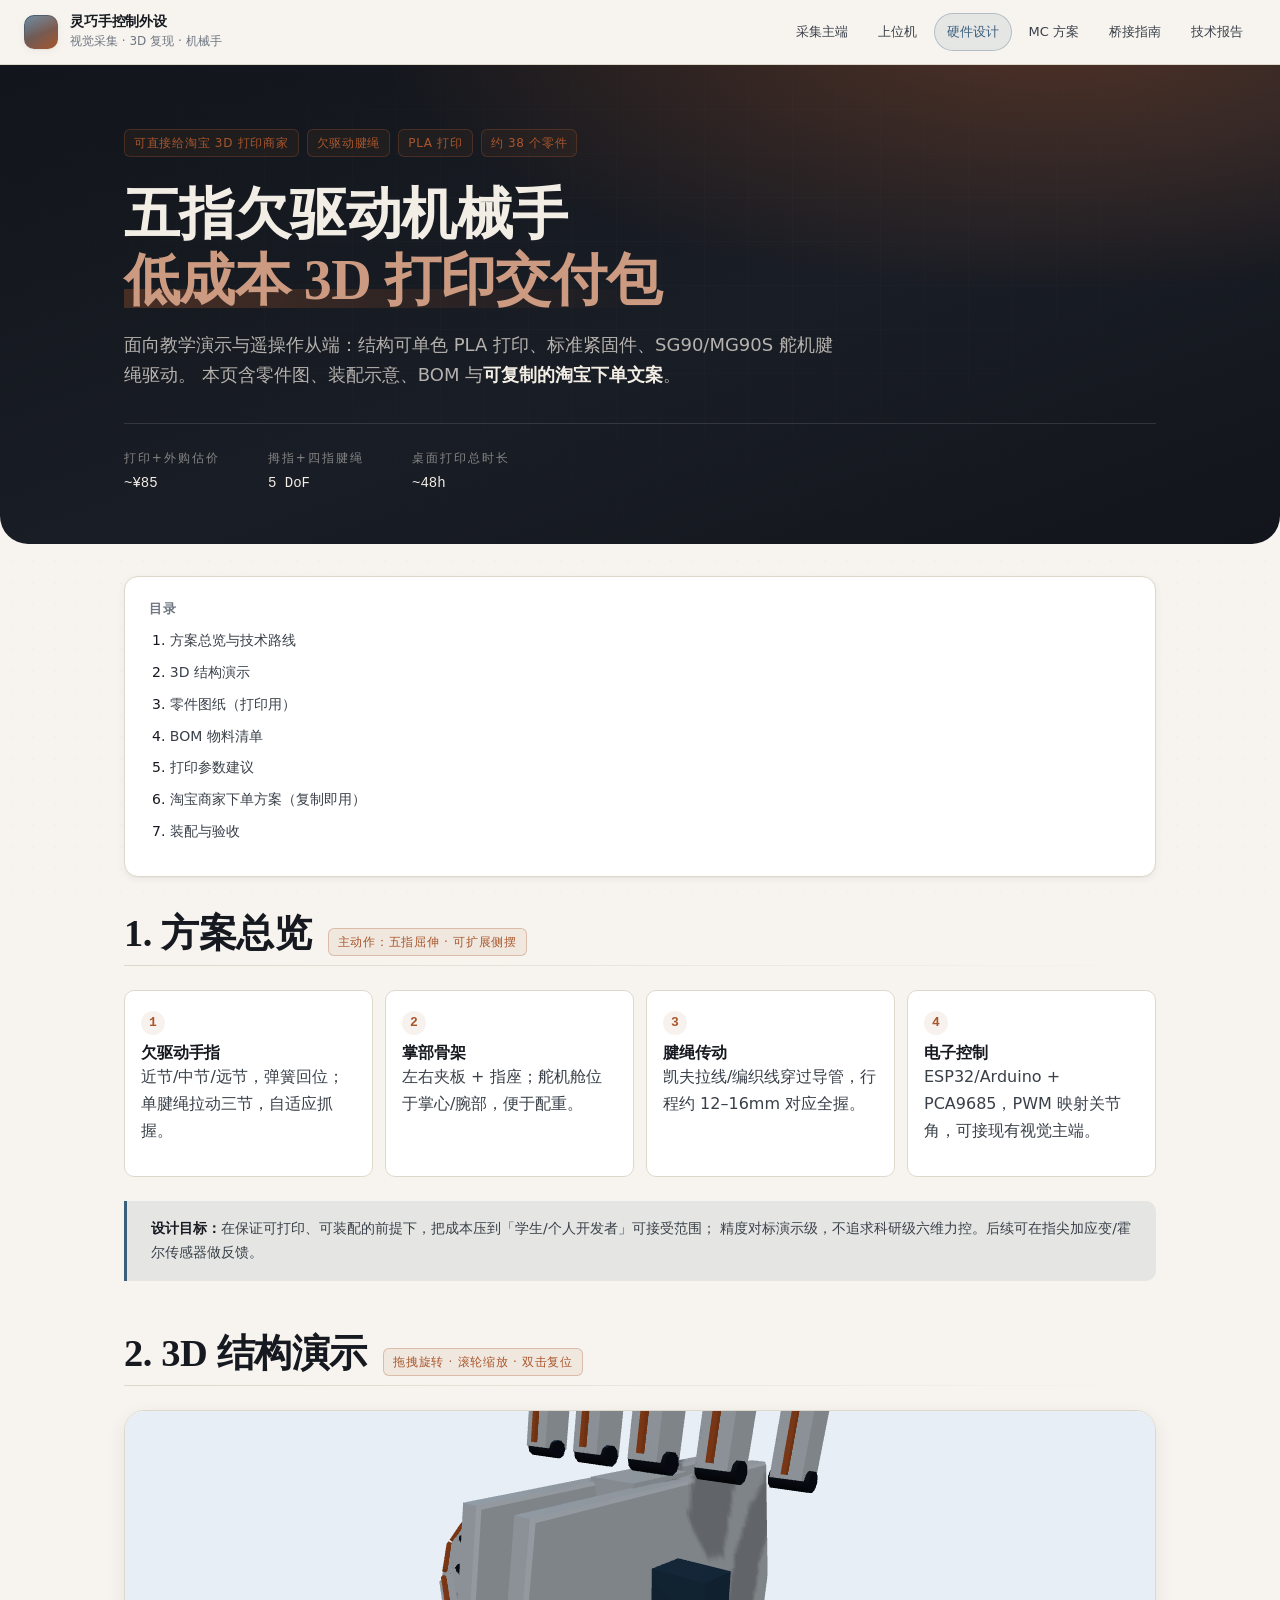
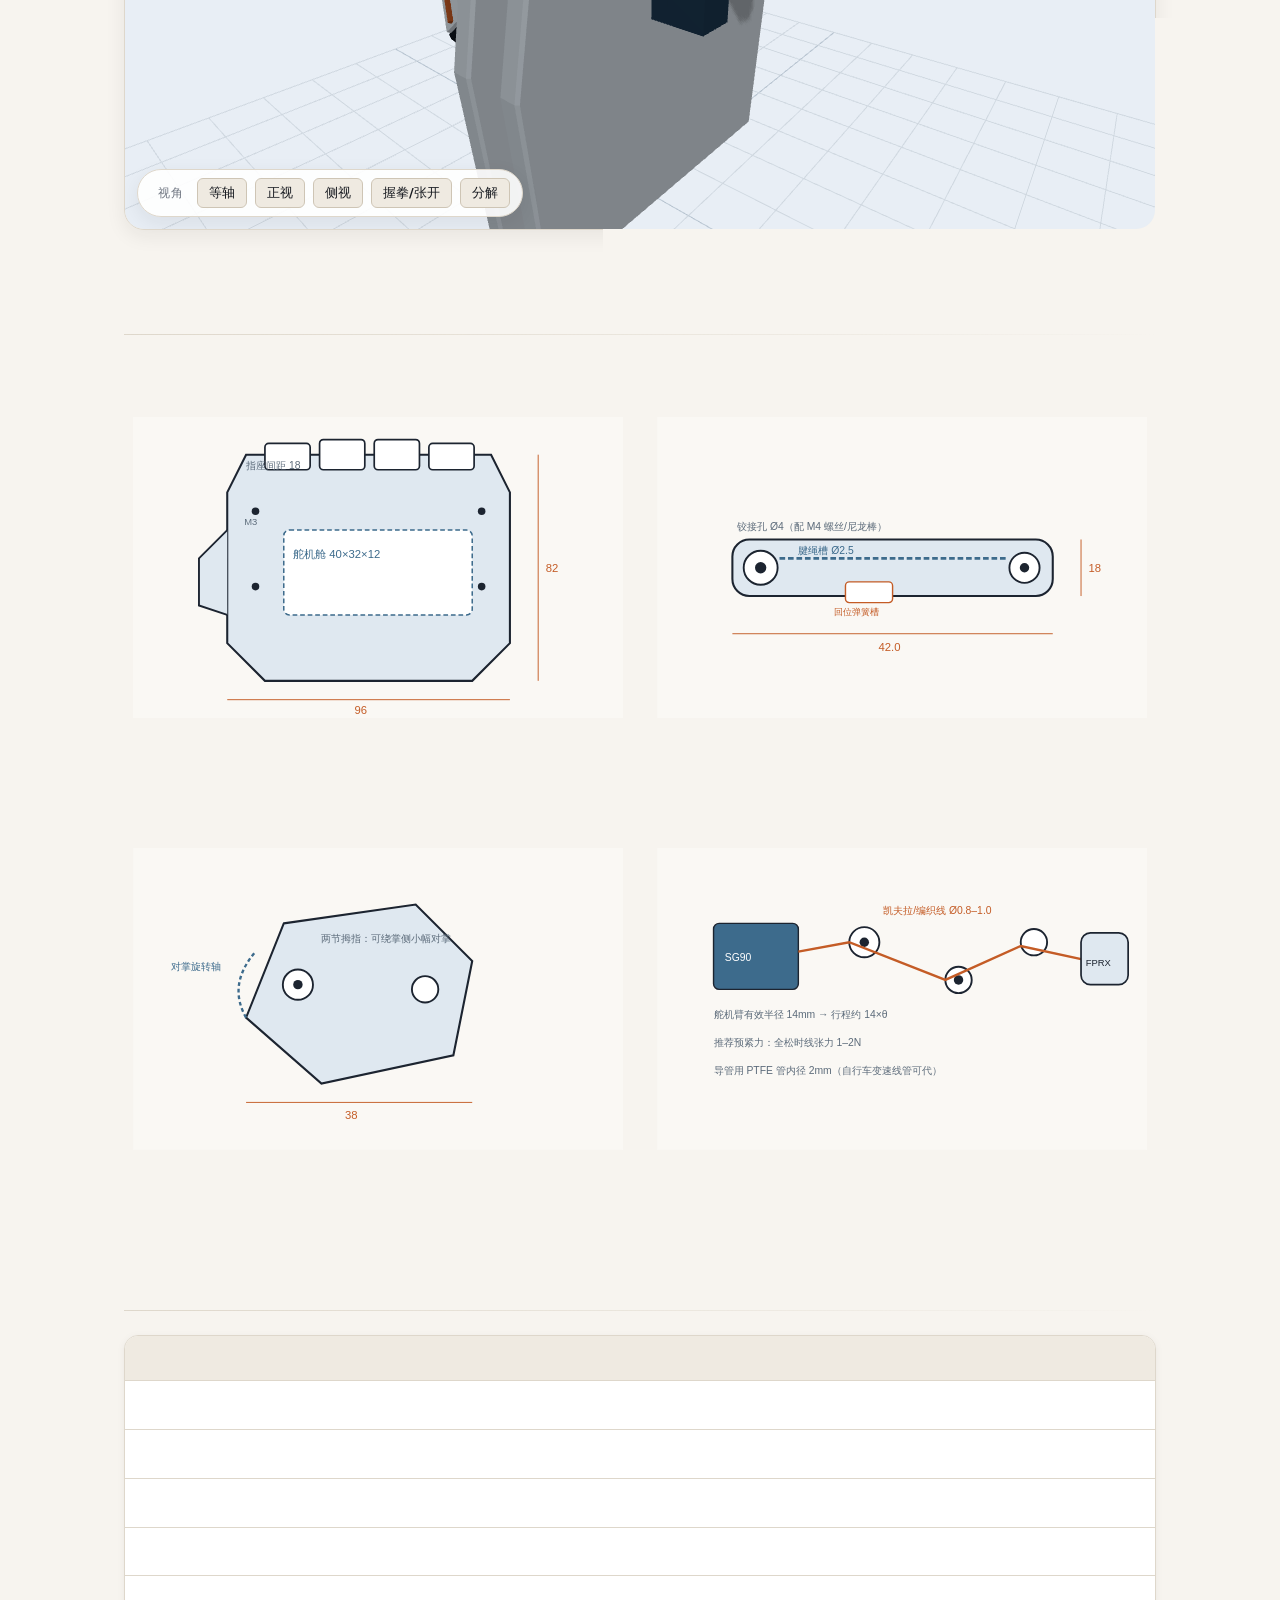
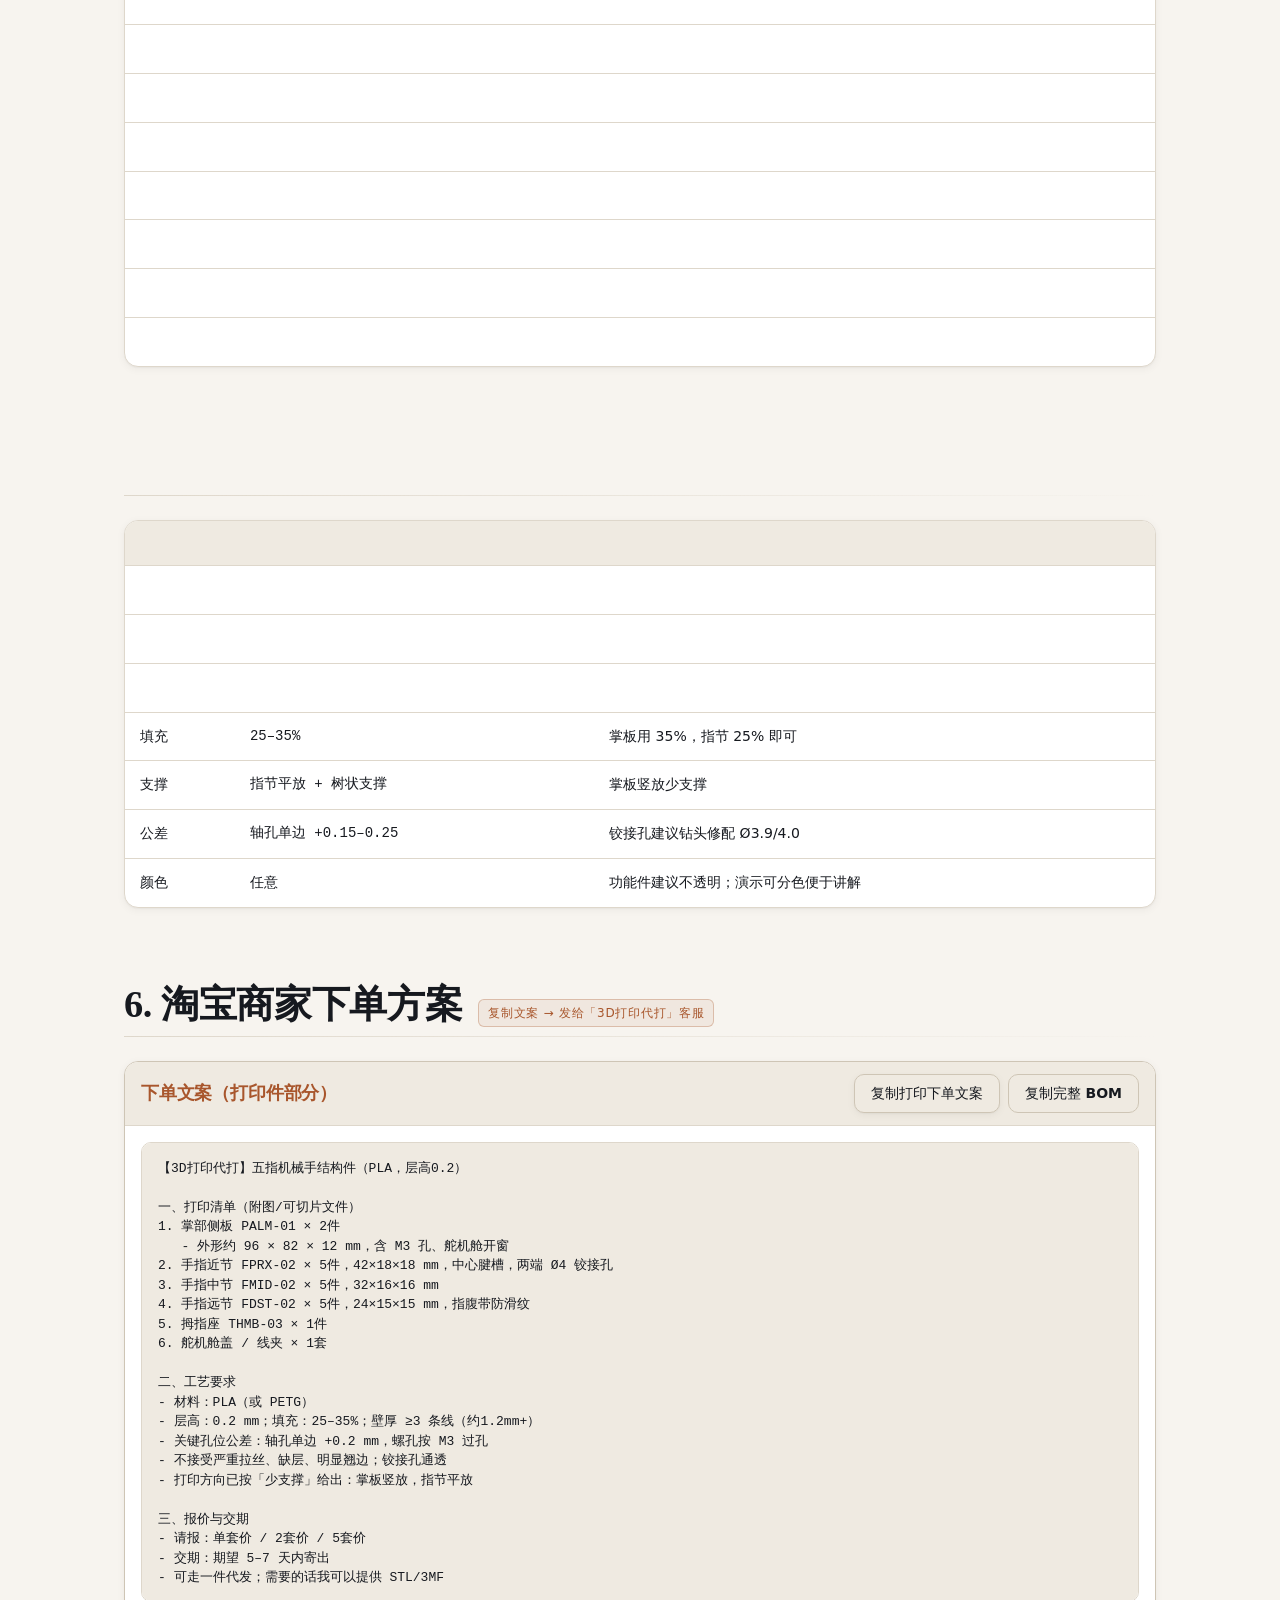
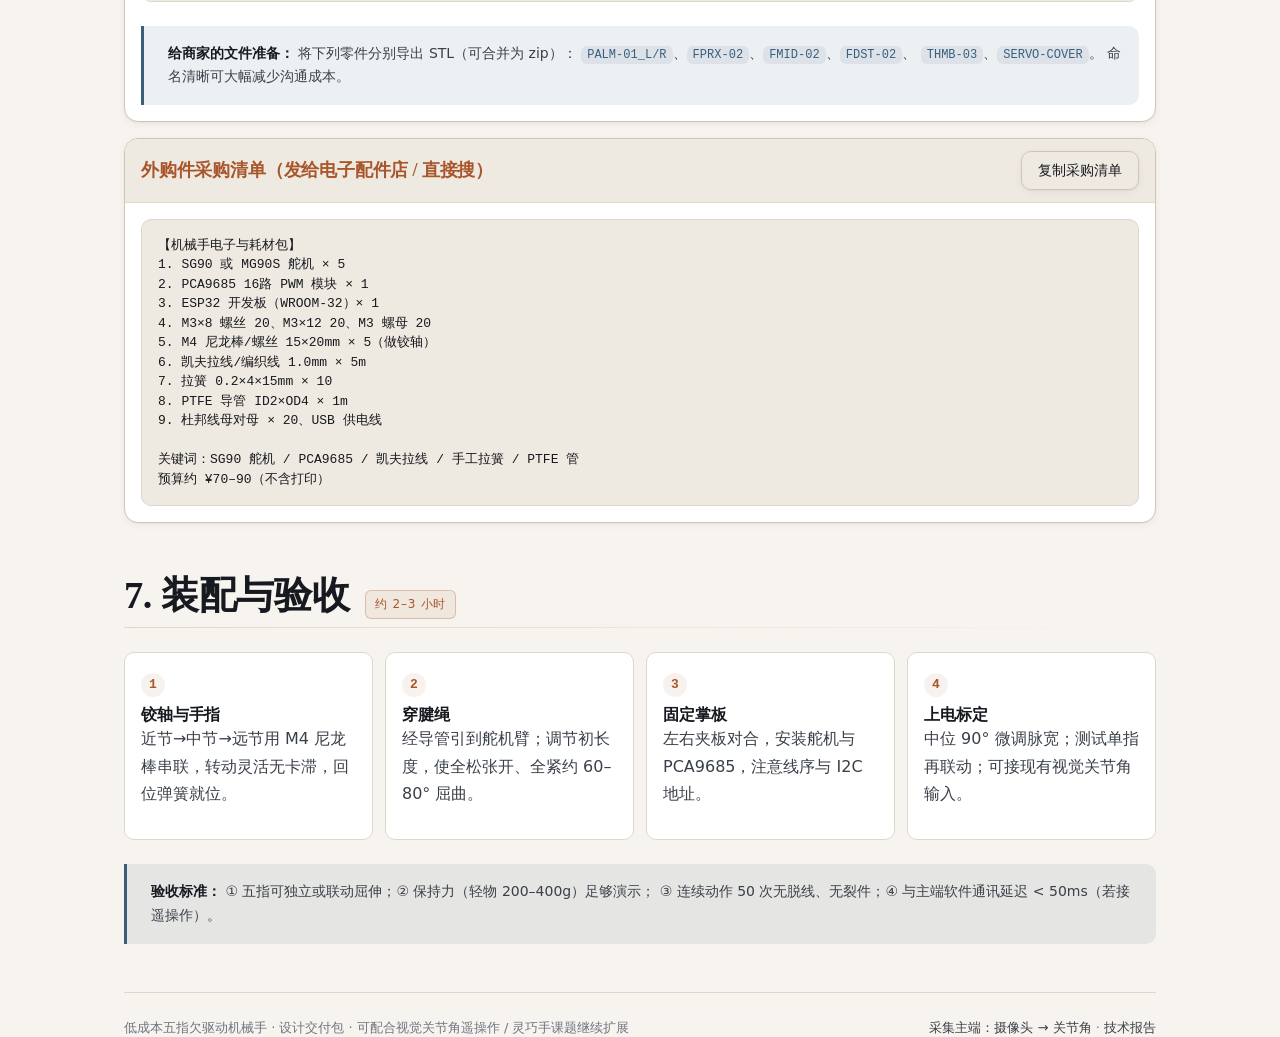
==== commit 721f5d55: "feat(web): 新增网页版上位机 hand-pad，复刻 XiaochuHand 界面 - hand-pad.html：按作者上位机的 KV 布局重建   Target（设备名/地址模式）→ 连" ====
--- a/index.html
+++ b/index.html
@@ -5,11 +5,11 @@
 <meta name="viewport" content="width=device-width, initial-scale=1.0" />
 <title>低成本 3D 打印机械手 · 图纸与交付方案</title>
 <link rel="icon" href="favicon.svg" type="image/svg+xml" />
-<link rel="stylesheet" href="tokens.css" />
-<link rel="stylesheet" href="base.css" />
-<link rel="stylesheet" href="components.css" />
-<link rel="stylesheet" href="doc.css" />
-<link rel="stylesheet" href="hand-design.css" />
+<link rel="stylesheet" href="tokens.css?v=4" />
+<link rel="stylesheet" href="base.css?v=4" />
+<link rel="stylesheet" href="components.css?v=4" />
+<link rel="stylesheet" href="doc.css?v=4" />
+<link rel="stylesheet" href="hand-design.css?v=4" />
 </head>
 <body>
 
@@ -24,6 +24,7 @@
     </div>
     <nav class="site-nav" aria-label="站点导航">
       <a href="capture.html">采集主端</a>
+      <a href="hand-pad.html">上位机</a>
       <a href="index.html" aria-current="page">硬件设计</a>
       <a href="mc-hand.html">MC 方案</a>
       <a href="mc-bridge-guide.html">桥接指南</a>
@@ -547,7 +548,7 @@
 
 <div id="toast" class="toast" role="status" aria-live="polite"></div>
 
-<script type="module" src="hand-design.js"></script>
+<script type="module" src="hand-design.js?v=4"></script>
 <script>
   // copy helpers
   function toast(msg) {
--- a/tokens.css
+++ b/tokens.css
@@ -88,6 +88,16 @@
   --shadow-2: 0 8px 24px rgba(0, 0, 0, 0.35);
   --shadow-3: 0 18px 50px rgba(0, 0, 0, 0.45);
 
+  /* material: glass surfaces, hairlines, inner highlight, accent glow */
+  --glass: rgba(255, 255, 255, 0.035);
+  --glass-strong: rgba(255, 255, 255, 0.07);
+  --hairline: rgba(255, 255, 255, 0.09);
+  --inset-top: inset 0 1px 0 rgba(255, 255, 255, 0.06);
+  --accent-glow: rgba(61, 156, 240, 0.38);
+  --brand-glow: rgba(201, 122, 75, 0.32);
+  --scrim: rgba(6, 9, 13, 0.72);
+  --meter-track: rgba(255, 255, 255, 0.07);
+
   --focus: 0 0 0 2px var(--bg), 0 0 0 4px var(--accent);
   --canvas-bg: #080c11;
   --grain: none;
@@ -133,6 +143,16 @@
   --shadow-2: 0 6px 20px rgba(22, 25, 31, 0.07);
   --shadow-3: 0 18px 50px rgba(22, 25, 31, 0.1);
 
+  /* material tokens, light-theme equivalents */
+  --glass: rgba(255, 255, 255, 0.6);
+  --glass-strong: rgba(255, 255, 255, 0.85);
+  --hairline: rgba(22, 25, 31, 0.1);
+  --inset-top: inset 0 1px 0 rgba(255, 255, 255, 0.9);
+  --accent-glow: rgba(58, 95, 125, 0.28);
+  --brand-glow: rgba(168, 86, 44, 0.25);
+  --scrim: rgba(247, 244, 239, 0.8);
+  --meter-track: rgba(22, 25, 31, 0.09);
+
   --focus: 0 0 0 2px var(--bg), 0 0 0 4px var(--accent);
   --canvas-bg: #f2eee7;
   --grain:
